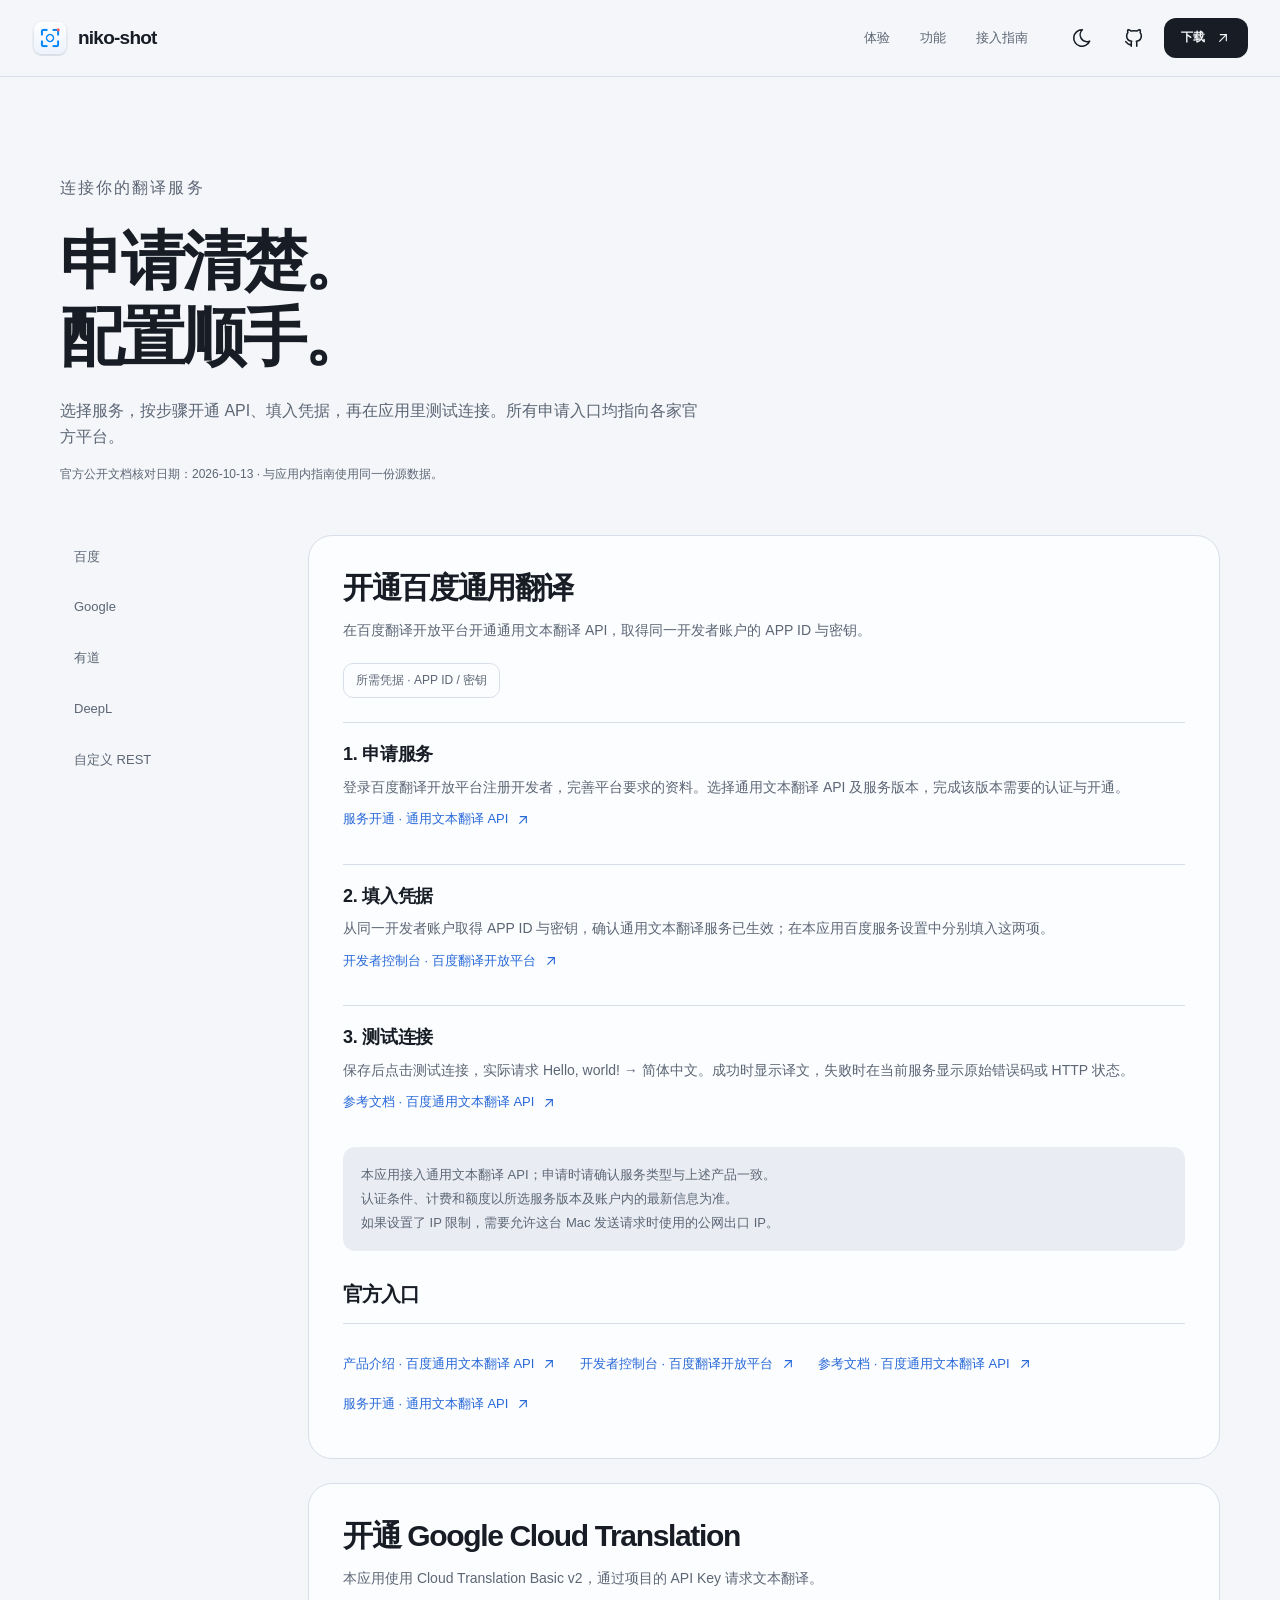
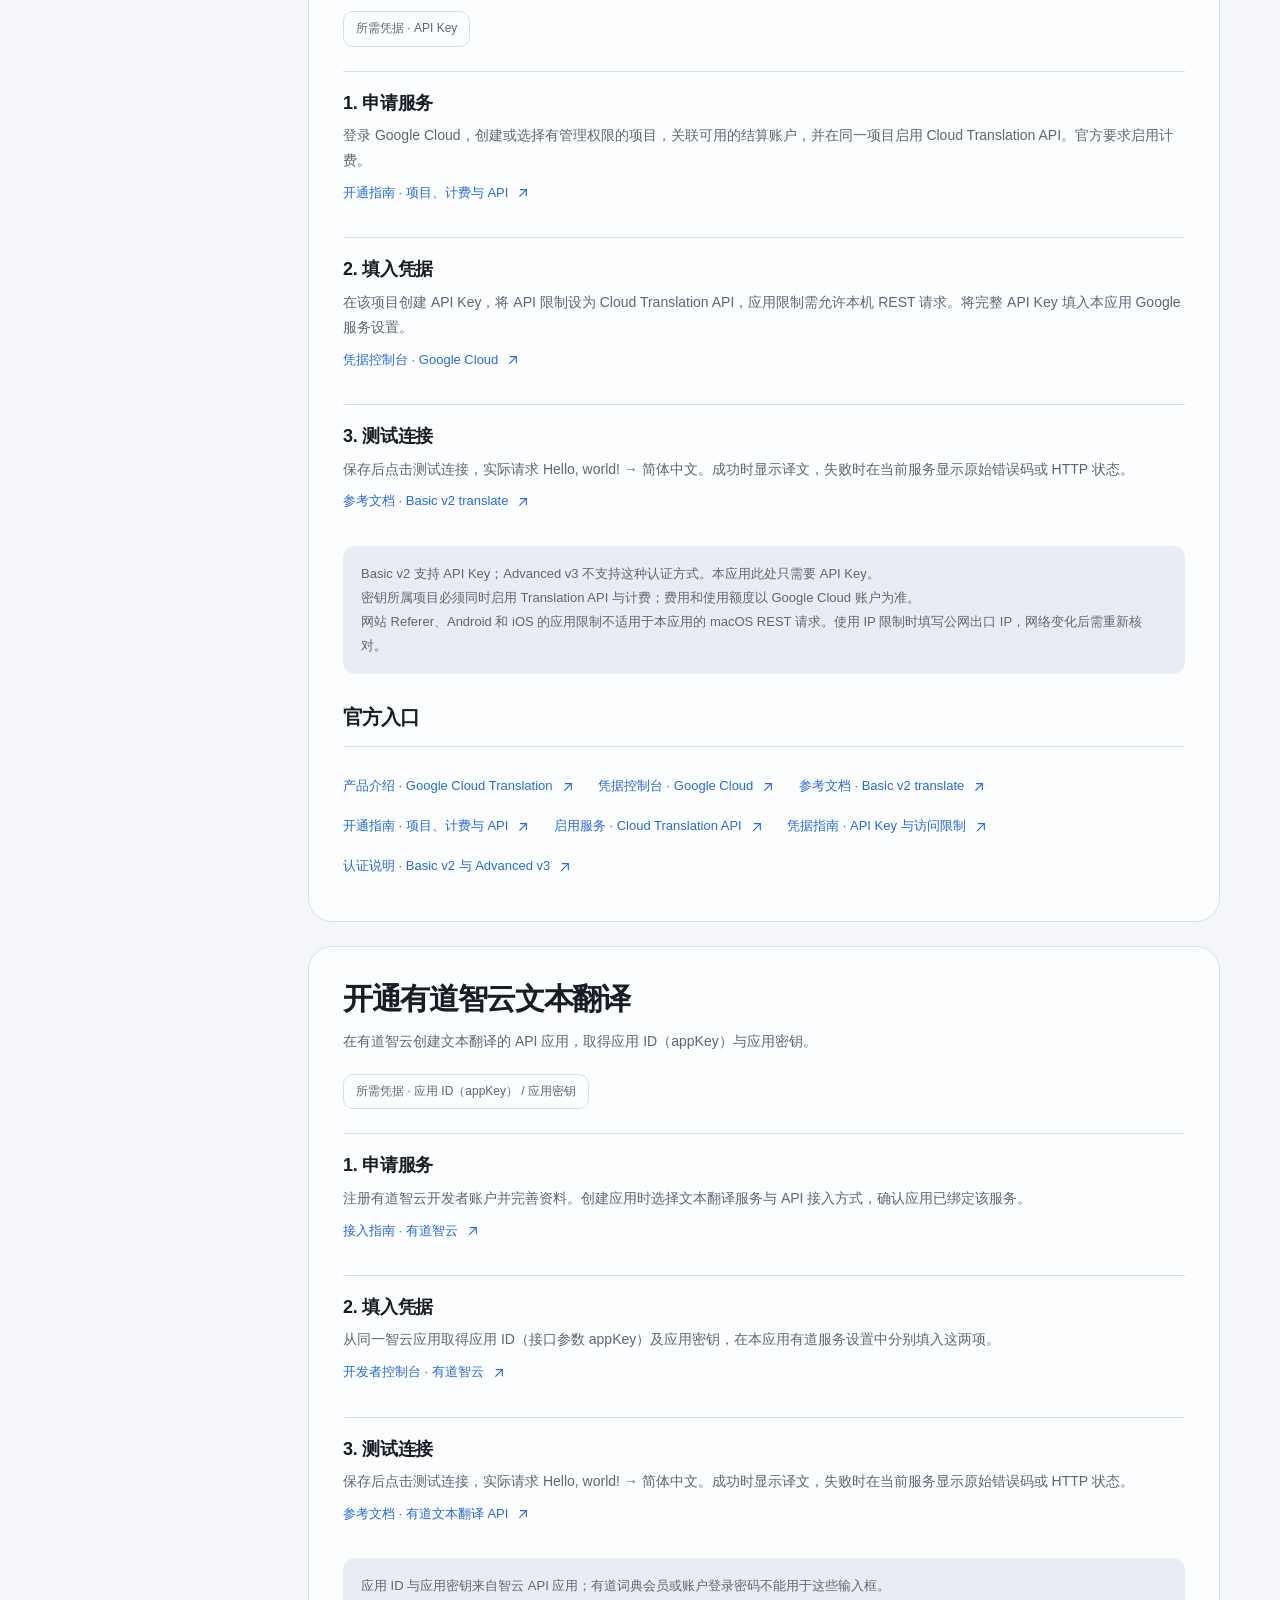
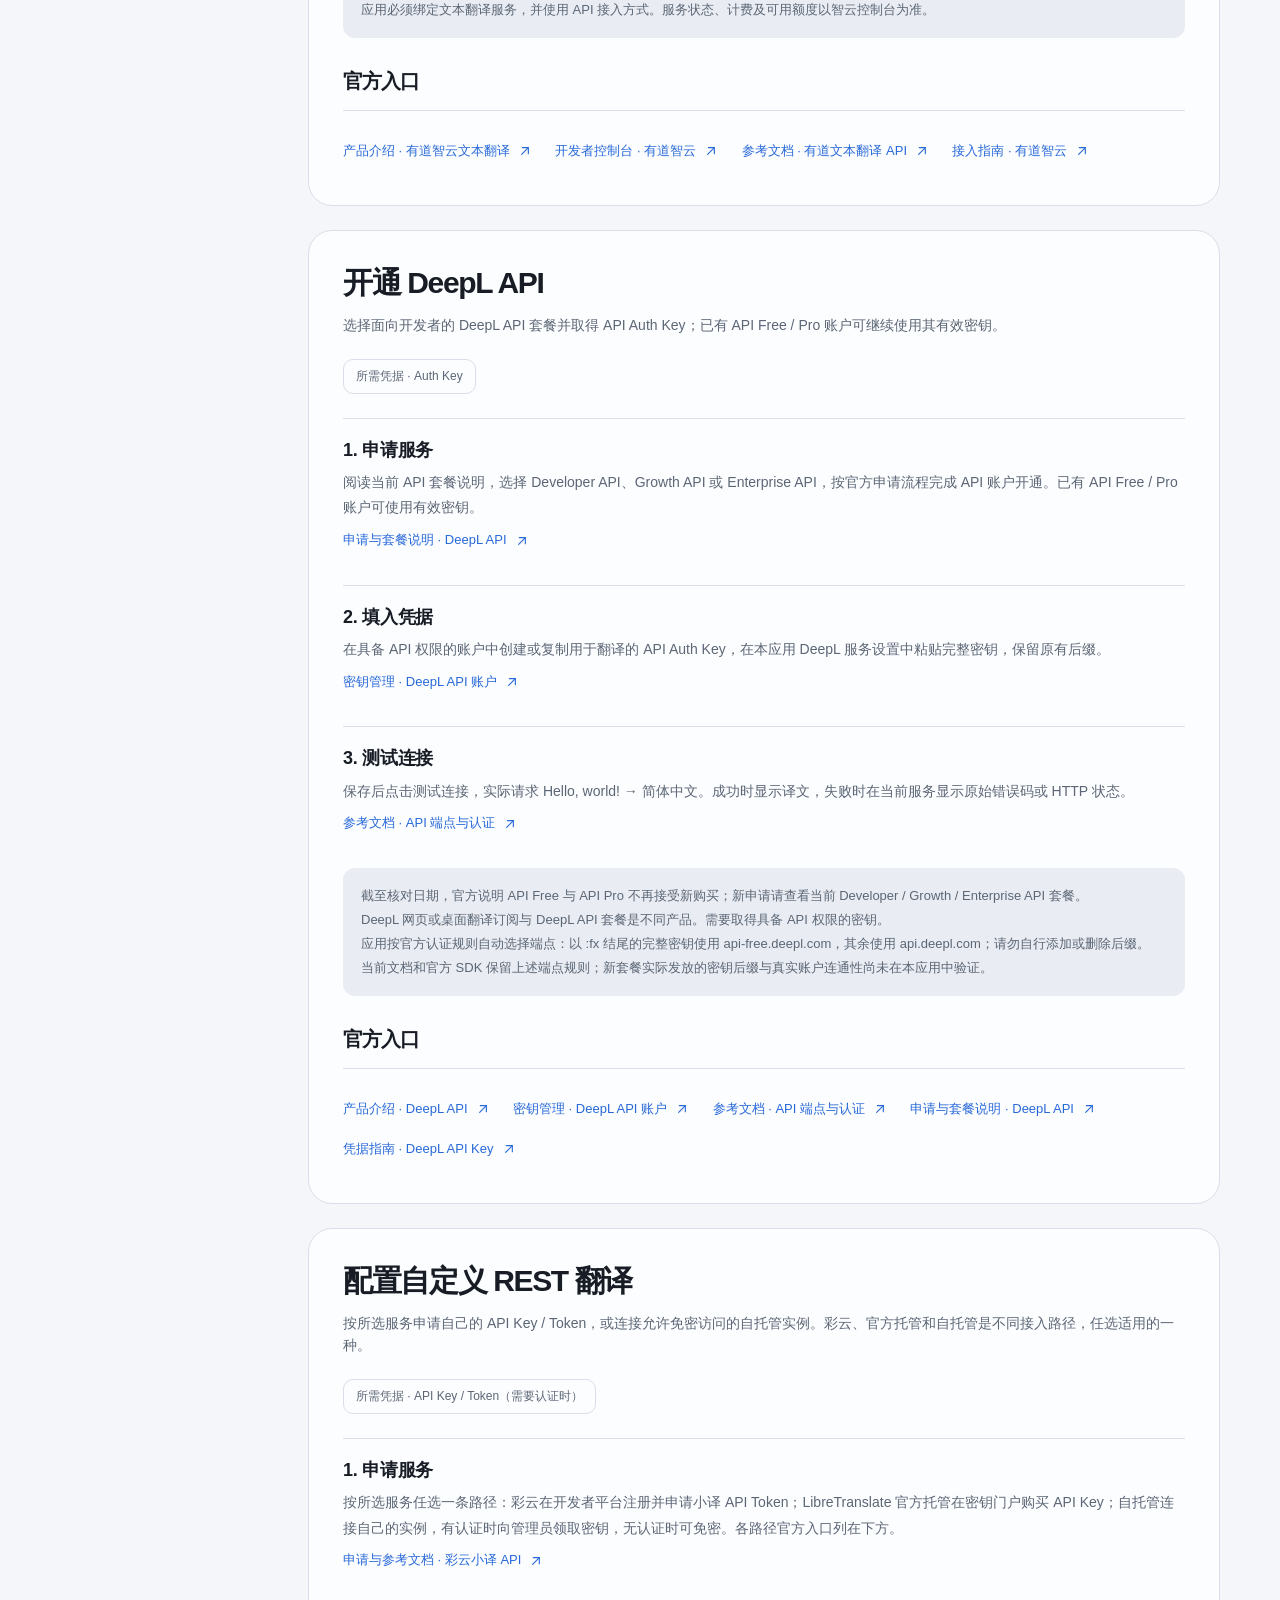
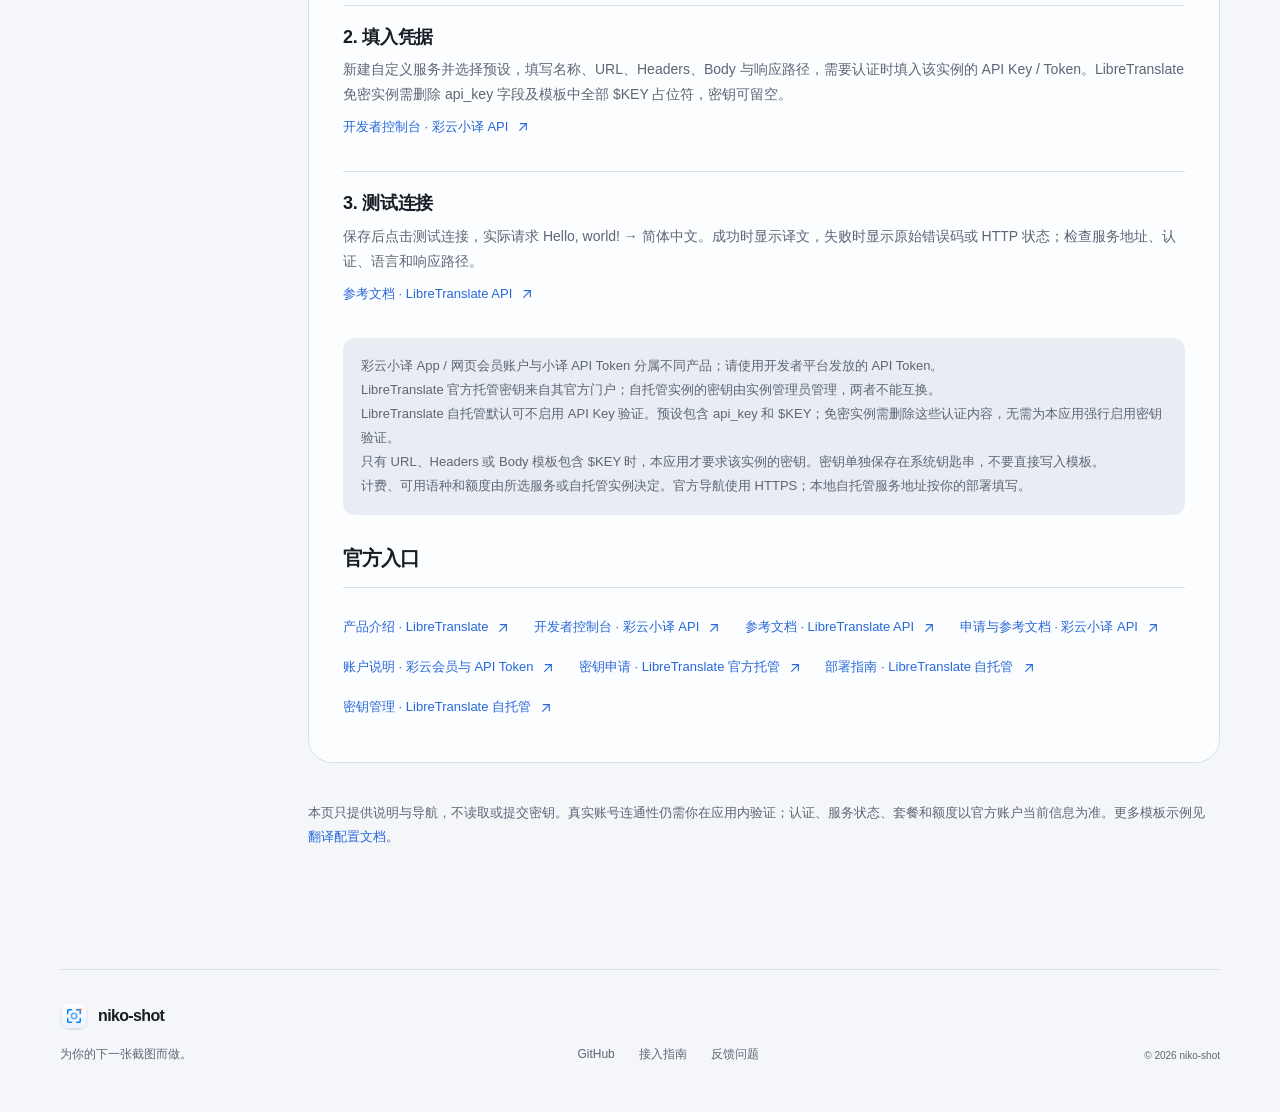
==== website/guide.html @ d5afc19e "feat(web): add polished product site and source-backed setup guides Add adaptive Apple-inspired layo" ====
<!doctype html>
<!-- Generated from ProviderSetupGuide.swift. Run the committed generator after changing official guides. -->
<html lang="zh-CN">
<head>
  <meta charset="utf-8"><meta name="viewport" content="width=device-width, initial-scale=1"><meta name="color-scheme" content="light dark">
  <title>翻译接入指南 | niko-shot</title>
  <meta name="description" content="百度、Google Cloud、有道、DeepL、彩云与 LibreTranslate 的官方申请入口、凭据类型和配置步骤。与 niko-shot 应用内指南同步。">
  <link rel="canonical" href="https://baogutang.github.io/niko-shot/guide.html">
  <link rel="icon" type="image/png" href="assets/app-icon.png"><link rel="stylesheet" href="styles.css"><script src="site.js" defer></script>
</head>
<body>
  <a class="skip-link" href="#main">跳到主要内容</a>
  <header class="site-header"><nav class="nav-shell" aria-label="主导航">
    <a class="wordmark" href="./" aria-label="niko-shot 首页"><img src="assets/app-icon.png" width="36" height="36" alt=""><span>niko-shot</span></a>
    <div class="nav-links"><a href="./#experience">体验</a><a href="./#workflow">功能</a><a href="guide.html" aria-current="page">接入指南</a></div>
    <div class="nav-actions"><button class="icon-button theme-toggle" aria-label="切换明暗外观" title="切换明暗外观"><svg aria-hidden="true"><use href="assets/icons.svg#sun"></use></svg></button><a class="icon-button github-link" href="https://github.com/baogutang/niko-shot" aria-label="查看 GitHub 仓库"><svg aria-hidden="true"><use href="assets/icons.svg#brand-github"></use></svg></a><a class="button nav-download" href="./#download">下载 <svg aria-hidden="true"><use href="assets/icons.svg#arrow-up-right"></use></svg></a></div>
  </nav></header>
  <main id="main" class="shell">
    <div class="guide-hero"><p class="eyebrow">连接你的翻译服务</p><h1>申请清楚。<br>配置顺手。</h1><p>选择服务，按步骤开通 API、填入凭据，再在应用里测试连接。所有申请入口均指向各家官方平台。</p><p class="verified-date">官方公开文档核对日期：2026-10-13 · 与应用内指南使用同一份源数据。</p></div>
    <div class="guide-layout"><nav class="guide-nav" aria-label="翻译服务目录"><a href="#baidu">百度</a><a href="#google">Google</a><a href="#youdao">有道</a><a href="#deepl">DeepL</a><a href="#custom">自定义 REST</a></nav><div>
      <section class="guide-card" id="baidu" aria-labelledby="title-baidu">
  <h2 id="title-baidu">开通百度通用翻译</h2>
  <p class="guide-summary">在百度翻译开放平台开通通用文本翻译 API，取得同一开发者账户的 APP ID 与密钥。</p>
  <p class="credential-kind">所需凭据 · APP ID / 密钥</p>
  <div class="guide-steps"><div class="guide-step"><h3>1. 申请服务</h3><p>登录百度翻译开放平台注册开发者，完善平台要求的资料。选择通用文本翻译 API 及服务版本，完成该版本需要的认证与开通。</p><a href="https://fanyi-api.baidu.com/access/0/1">服务开通 · 通用文本翻译 API <svg aria-hidden="true"><use href="assets/icons.svg#arrow-up-right"></use></svg></a></div>
<div class="guide-step"><h3>2. 填入凭据</h3><p>从同一开发者账户取得 APP ID 与密钥，确认通用文本翻译服务已生效；在本应用百度服务设置中分别填入这两项。</p><a href="https://fanyi-api.baidu.com/manage/developer">开发者控制台 · 百度翻译开放平台 <svg aria-hidden="true"><use href="assets/icons.svg#arrow-up-right"></use></svg></a></div>
<div class="guide-step"><h3>3. 测试连接</h3><p>保存后点击测试连接，实际请求 Hello, world! → 简体中文。成功时显示译文，失败时在当前服务显示原始错误码或 HTTP 状态。</p><a href="https://fanyi-api.baidu.com/doc/21">参考文档 · 百度通用文本翻译 API <svg aria-hidden="true"><use href="assets/icons.svg#arrow-up-right"></use></svg></a></div></div>
  <div class="guide-note" aria-label="接入注意事项"><p>本应用接入通用文本翻译 API；申请时请确认服务类型与上述产品一致。</p>
<p>认证条件、计费和额度以所选服务版本及账户内的最新信息为准。</p>
<p>如果设置了 IP 限制，需要允许这台 Mac 发送请求时使用的公网出口 IP。</p></div>
  <h3 class="guide-subheading">官方入口</h3><div class="guide-step official-links"><a href="https://fanyi-api.baidu.com/product/11">产品介绍 · 百度通用文本翻译 API <svg aria-hidden="true"><use href="assets/icons.svg#arrow-up-right"></use></svg></a>
<a href="https://fanyi-api.baidu.com/manage/developer">开发者控制台 · 百度翻译开放平台 <svg aria-hidden="true"><use href="assets/icons.svg#arrow-up-right"></use></svg></a>
<a href="https://fanyi-api.baidu.com/doc/21">参考文档 · 百度通用文本翻译 API <svg aria-hidden="true"><use href="assets/icons.svg#arrow-up-right"></use></svg></a>
<a href="https://fanyi-api.baidu.com/access/0/1">服务开通 · 通用文本翻译 API <svg aria-hidden="true"><use href="assets/icons.svg#arrow-up-right"></use></svg></a></div>
</section>
<section class="guide-card" id="google" aria-labelledby="title-google">
  <h2 id="title-google">开通 Google Cloud Translation</h2>
  <p class="guide-summary">本应用使用 Cloud Translation Basic v2，通过项目的 API Key 请求文本翻译。</p>
  <p class="credential-kind">所需凭据 · API Key</p>
  <div class="guide-steps"><div class="guide-step"><h3>1. 申请服务</h3><p>登录 Google Cloud，创建或选择有管理权限的项目，关联可用的结算账户，并在同一项目启用 Cloud Translation API。官方要求启用计费。</p><a href="https://docs.cloud.google.com/translate/docs/setup">开通指南 · 项目、计费与 API <svg aria-hidden="true"><use href="assets/icons.svg#arrow-up-right"></use></svg></a></div>
<div class="guide-step"><h3>2. 填入凭据</h3><p>在该项目创建 API Key，将 API 限制设为 Cloud Translation API，应用限制需允许本机 REST 请求。将完整 API Key 填入本应用 Google 服务设置。</p><a href="https://console.cloud.google.com/apis/credentials">凭据控制台 · Google Cloud <svg aria-hidden="true"><use href="assets/icons.svg#arrow-up-right"></use></svg></a></div>
<div class="guide-step"><h3>3. 测试连接</h3><p>保存后点击测试连接，实际请求 Hello, world! → 简体中文。成功时显示译文，失败时在当前服务显示原始错误码或 HTTP 状态。</p><a href="https://docs.cloud.google.com/translate/docs/reference/rest/v2/translate">参考文档 · Basic v2 translate <svg aria-hidden="true"><use href="assets/icons.svg#arrow-up-right"></use></svg></a></div></div>
  <div class="guide-note" aria-label="接入注意事项"><p>Basic v2 支持 API Key；Advanced v3 不支持这种认证方式。本应用此处只需要 API Key。</p>
<p>密钥所属项目必须同时启用 Translation API 与计费；费用和使用额度以 Google Cloud 账户为准。</p>
<p>网站 Referer、Android 和 iOS 的应用限制不适用于本应用的 macOS REST 请求。使用 IP 限制时填写公网出口 IP，网络变化后需重新核对。</p></div>
  <h3 class="guide-subheading">官方入口</h3><div class="guide-step official-links"><a href="https://cloud.google.com/translate">产品介绍 · Google Cloud Translation <svg aria-hidden="true"><use href="assets/icons.svg#arrow-up-right"></use></svg></a>
<a href="https://console.cloud.google.com/apis/credentials">凭据控制台 · Google Cloud <svg aria-hidden="true"><use href="assets/icons.svg#arrow-up-right"></use></svg></a>
<a href="https://docs.cloud.google.com/translate/docs/reference/rest/v2/translate">参考文档 · Basic v2 translate <svg aria-hidden="true"><use href="assets/icons.svg#arrow-up-right"></use></svg></a>
<a href="https://docs.cloud.google.com/translate/docs/setup">开通指南 · 项目、计费与 API <svg aria-hidden="true"><use href="assets/icons.svg#arrow-up-right"></use></svg></a>
<a href="https://console.cloud.google.com/apis/enableflow?apiid=translate.googleapis.com">启用服务 · Cloud Translation API <svg aria-hidden="true"><use href="assets/icons.svg#arrow-up-right"></use></svg></a>
<a href="https://docs.cloud.google.com/docs/authentication/api-keys">凭据指南 · API Key 与访问限制 <svg aria-hidden="true"><use href="assets/icons.svg#arrow-up-right"></use></svg></a>
<a href="https://docs.cloud.google.com/translate/docs/authentication">认证说明 · Basic v2 与 Advanced v3 <svg aria-hidden="true"><use href="assets/icons.svg#arrow-up-right"></use></svg></a></div>
</section>
<section class="guide-card" id="youdao" aria-labelledby="title-youdao">
  <h2 id="title-youdao">开通有道智云文本翻译</h2>
  <p class="guide-summary">在有道智云创建文本翻译的 API 应用，取得应用 ID（appKey）与应用密钥。</p>
  <p class="credential-kind">所需凭据 · 应用 ID（appKey） / 应用密钥</p>
  <div class="guide-steps"><div class="guide-step"><h3>1. 申请服务</h3><p>注册有道智云开发者账户并完善资料。创建应用时选择文本翻译服务与 API 接入方式，确认应用已绑定该服务。</p><a href="https://ai.youdao.com/doc.s">接入指南 · 有道智云 <svg aria-hidden="true"><use href="assets/icons.svg#arrow-up-right"></use></svg></a></div>
<div class="guide-step"><h3>2. 填入凭据</h3><p>从同一智云应用取得应用 ID（接口参数 appKey）及应用密钥，在本应用有道服务设置中分别填入这两项。</p><a href="https://ai.youdao.com/console/">开发者控制台 · 有道智云 <svg aria-hidden="true"><use href="assets/icons.svg#arrow-up-right"></use></svg></a></div>
<div class="guide-step"><h3>3. 测试连接</h3><p>保存后点击测试连接，实际请求 Hello, world! → 简体中文。成功时显示译文，失败时在当前服务显示原始错误码或 HTTP 状态。</p><a href="https://ai.youdao.com/DOCSIRMA/html/trans/api/wbfy/index.html">参考文档 · 有道文本翻译 API <svg aria-hidden="true"><use href="assets/icons.svg#arrow-up-right"></use></svg></a></div></div>
  <div class="guide-note" aria-label="接入注意事项"><p>应用 ID 与应用密钥来自智云 API 应用；有道词典会员或账户登录密码不能用于这些输入框。</p>
<p>应用必须绑定文本翻译服务，并使用 API 接入方式。服务状态、计费及可用额度以智云控制台为准。</p></div>
  <h3 class="guide-subheading">官方入口</h3><div class="guide-step official-links"><a href="https://ai.youdao.com/new/product-fanyi-text.s">产品介绍 · 有道智云文本翻译 <svg aria-hidden="true"><use href="assets/icons.svg#arrow-up-right"></use></svg></a>
<a href="https://ai.youdao.com/console/">开发者控制台 · 有道智云 <svg aria-hidden="true"><use href="assets/icons.svg#arrow-up-right"></use></svg></a>
<a href="https://ai.youdao.com/DOCSIRMA/html/trans/api/wbfy/index.html">参考文档 · 有道文本翻译 API <svg aria-hidden="true"><use href="assets/icons.svg#arrow-up-right"></use></svg></a>
<a href="https://ai.youdao.com/doc.s">接入指南 · 有道智云 <svg aria-hidden="true"><use href="assets/icons.svg#arrow-up-right"></use></svg></a></div>
</section>
<section class="guide-card" id="deepl" aria-labelledby="title-deepl">
  <h2 id="title-deepl">开通 DeepL API</h2>
  <p class="guide-summary">选择面向开发者的 DeepL API 套餐并取得 API Auth Key；已有 API Free / Pro 账户可继续使用其有效密钥。</p>
  <p class="credential-kind">所需凭据 · Auth Key</p>
  <div class="guide-steps"><div class="guide-step"><h3>1. 申请服务</h3><p>阅读当前 API 套餐说明，选择 Developer API、Growth API 或 Enterprise API，按官方申请流程完成 API 账户开通。已有 API Free / Pro 账户可使用有效密钥。</p><a href="https://support.deepl.com/hc/en-us/articles/360021200939-DeepL-API-plans">申请与套餐说明 · DeepL API <svg aria-hidden="true"><use href="assets/icons.svg#arrow-up-right"></use></svg></a></div>
<div class="guide-step"><h3>2. 填入凭据</h3><p>在具备 API 权限的账户中创建或复制用于翻译的 API Auth Key，在本应用 DeepL 服务设置中粘贴完整密钥，保留原有后缀。</p><a href="https://www.deepl.com/en/your-account/keys">密钥管理 · DeepL API 账户 <svg aria-hidden="true"><use href="assets/icons.svg#arrow-up-right"></use></svg></a></div>
<div class="guide-step"><h3>3. 测试连接</h3><p>保存后点击测试连接，实际请求 Hello, world! → 简体中文。成功时显示译文，失败时在当前服务显示原始错误码或 HTTP 状态。</p><a href="https://developers.deepl.com/docs/getting-started/auth">参考文档 · API 端点与认证 <svg aria-hidden="true"><use href="assets/icons.svg#arrow-up-right"></use></svg></a></div></div>
  <div class="guide-note" aria-label="接入注意事项"><p>截至核对日期，官方说明 API Free 与 API Pro 不再接受新购买；新申请请查看当前 Developer / Growth / Enterprise API 套餐。</p>
<p>DeepL 网页或桌面翻译订阅与 DeepL API 套餐是不同产品。需要取得具备 API 权限的密钥。</p>
<p>应用按官方认证规则自动选择端点：以 :fx 结尾的完整密钥使用 api-free.deepl.com，其余使用 api.deepl.com；请勿自行添加或删除后缀。</p>
<p>当前文档和官方 SDK 保留上述端点规则；新套餐实际发放的密钥后缀与真实账户连通性尚未在本应用中验证。</p></div>
  <h3 class="guide-subheading">官方入口</h3><div class="guide-step official-links"><a href="https://www.deepl.com/en/developers">产品介绍 · DeepL API <svg aria-hidden="true"><use href="assets/icons.svg#arrow-up-right"></use></svg></a>
<a href="https://www.deepl.com/en/your-account/keys">密钥管理 · DeepL API 账户 <svg aria-hidden="true"><use href="assets/icons.svg#arrow-up-right"></use></svg></a>
<a href="https://developers.deepl.com/docs/getting-started/auth">参考文档 · API 端点与认证 <svg aria-hidden="true"><use href="assets/icons.svg#arrow-up-right"></use></svg></a>
<a href="https://support.deepl.com/hc/en-us/articles/360021200939-DeepL-API-plans">申请与套餐说明 · DeepL API <svg aria-hidden="true"><use href="assets/icons.svg#arrow-up-right"></use></svg></a>
<a href="https://support.deepl.com/hc/en-us/articles/360020695820-API-key-for-DeepL-API">凭据指南 · DeepL API Key <svg aria-hidden="true"><use href="assets/icons.svg#arrow-up-right"></use></svg></a></div>
</section>
<section class="guide-card" id="custom" aria-labelledby="title-custom">
  <h2 id="title-custom">配置自定义 REST 翻译</h2>
  <p class="guide-summary">按所选服务申请自己的 API Key / Token，或连接允许免密访问的自托管实例。彩云、官方托管和自托管是不同接入路径，任选适用的一种。</p>
  <p class="credential-kind">所需凭据 · API Key / Token（需要认证时）</p>
  <div class="guide-steps"><div class="guide-step"><h3>1. 申请服务</h3><p>按所选服务任选一条路径：彩云在开发者平台注册并申请小译 API Token；LibreTranslate 官方托管在密钥门户购买 API Key；自托管连接自己的实例，有认证时向管理员领取密钥，无认证时可免密。各路径官方入口列在下方。</p><a href="https://docs.caiyunapp.com/lingocloud-api/index.html">申请与参考文档 · 彩云小译 API <svg aria-hidden="true"><use href="assets/icons.svg#arrow-up-right"></use></svg></a></div>
<div class="guide-step"><h3>2. 填入凭据</h3><p>新建自定义服务并选择预设，填写名称、URL、Headers、Body 与响应路径，需要认证时填入该实例的 API Key / Token。LibreTranslate 免密实例需删除 api_key 字段及模板中全部 $KEY 占位符，密钥可留空。</p><a href="https://platform.caiyunapp.com/">开发者控制台 · 彩云小译 API <svg aria-hidden="true"><use href="assets/icons.svg#arrow-up-right"></use></svg></a></div>
<div class="guide-step"><h3>3. 测试连接</h3><p>保存后点击测试连接，实际请求 Hello, world! → 简体中文。成功时显示译文，失败时显示原始错误码或 HTTP 状态；检查服务地址、认证、语言和响应路径。</p><a href="https://docs.libretranslate.com/guides/api_usage/">参考文档 · LibreTranslate API <svg aria-hidden="true"><use href="assets/icons.svg#arrow-up-right"></use></svg></a></div></div>
  <div class="guide-note" aria-label="接入注意事项"><p>彩云小译 App / 网页会员账户与小译 API Token 分属不同产品；请使用开发者平台发放的 API Token。</p>
<p>LibreTranslate 官方托管密钥来自其官方门户；自托管实例的密钥由实例管理员管理，两者不能互换。</p>
<p>LibreTranslate 自托管默认可不启用 API Key 验证。预设包含 api_key 和 $KEY；免密实例需删除这些认证内容，无需为本应用强行启用密钥验证。</p>
<p>只有 URL、Headers 或 Body 模板包含 $KEY 时，本应用才要求该实例的密钥。密钥单独保存在系统钥匙串，不要直接写入模板。</p>
<p>计费、可用语种和额度由所选服务或自托管实例决定。官方导航使用 HTTPS；本地自托管服务地址按你的部署填写。</p></div>
  <h3 class="guide-subheading">官方入口</h3><div class="guide-step official-links"><a href="https://libretranslate.com/">产品介绍 · LibreTranslate <svg aria-hidden="true"><use href="assets/icons.svg#arrow-up-right"></use></svg></a>
<a href="https://platform.caiyunapp.com/">开发者控制台 · 彩云小译 API <svg aria-hidden="true"><use href="assets/icons.svg#arrow-up-right"></use></svg></a>
<a href="https://docs.libretranslate.com/guides/api_usage/">参考文档 · LibreTranslate API <svg aria-hidden="true"><use href="assets/icons.svg#arrow-up-right"></use></svg></a>
<a href="https://docs.caiyunapp.com/lingocloud-api/index.html">申请与参考文档 · 彩云小译 API <svg aria-hidden="true"><use href="assets/icons.svg#arrow-up-right"></use></svg></a>
<a href="https://docs.caiyunapp.com/lingocloud-app/lingocloud-web/trans-api.html">账户说明 · 彩云会员与 API Token <svg aria-hidden="true"><use href="assets/icons.svg#arrow-up-right"></use></svg></a>
<a href="https://portal.libretranslate.com/">密钥申请 · LibreTranslate 官方托管 <svg aria-hidden="true"><use href="assets/icons.svg#arrow-up-right"></use></svg></a>
<a href="https://docs.libretranslate.com/guides/installation/">部署指南 · LibreTranslate 自托管 <svg aria-hidden="true"><use href="assets/icons.svg#arrow-up-right"></use></svg></a>
<a href="https://docs.libretranslate.com/guides/manage_api_keys/">密钥管理 · LibreTranslate 自托管 <svg aria-hidden="true"><use href="assets/icons.svg#arrow-up-right"></use></svg></a></div>
</section>
      <p class="guide-footer-note">本页只提供说明与导航，不读取或提交密钥。真实账号连通性仍需你在应用内验证；认证、服务状态、套餐和额度以官方账户当前信息为准。更多模板示例见 <a href="https://github.com/baogutang/niko-shot/blob/main/docs/TRANSLATION.md">翻译配置文档</a>。</p>
    </div></div>
  </main>
  <footer class="site-footer shell"><div><a class="wordmark" href="./"><img src="assets/app-icon.png" width="28" height="28" alt=""><span>niko-shot</span></a><p>为你的下一张截图而做。</p></div><div class="footer-links"><a href="https://github.com/baogutang/niko-shot">GitHub</a><a href="guide.html">接入指南</a><a href="https://github.com/baogutang/niko-shot/issues">反馈问题</a></div><small>© 2026 niko-shot</small></footer>
</body></html>
---- website/styles.css ----
/* Product-site tokens, composition and accessible motion. Layers: header 10, skip link 20. */
:root{color-scheme:light dark;--canvas:#f4f6f9;--surface:#e9edf3;--elevated:#fcfdff;--text:#171c25;--muted:#5c6675;--line:#d8dfe9;--accent:#2869d8;--on-accent:#f9fbff;--tint:#e1eafa;--header:rgba(244,246,249,.88);--shadow:rgba(20,39,67,.11);--radius:24px;--ease:cubic-bezier(.16,1,.3,1)}
@media(prefers-color-scheme:dark){:root:not([data-theme="light"]){color-scheme:dark;--canvas:#0d1015;--surface:#151a22;--elevated:#1a202a;--text:#edf1f7;--muted:#a5aebd;--line:#2b3340;--accent:#92b8fa;--on-accent:#101b2f;--tint:#1b2b44;--header:rgba(13,16,21,.87);--shadow:rgba(5,9,16,.45)}}
:root[data-theme="dark"]{color-scheme:dark;--canvas:#0d1015;--surface:#151a22;--elevated:#1a202a;--text:#edf1f7;--muted:#a5aebd;--line:#2b3340;--accent:#92b8fa;--on-accent:#101b2f;--tint:#1b2b44;--header:rgba(13,16,21,.87);--shadow:rgba(5,9,16,.45)}
*,*::before,*::after{box-sizing:border-box}html{scroll-behavior:smooth;scroll-padding-top:94px}body{margin:0;background:var(--canvas);color:var(--text);font-family:-apple-system,BlinkMacSystemFont,"Segoe UI","PingFang SC","Hiragino Sans GB",sans-serif;-webkit-font-smoothing:antialiased;line-height:1.6}button,a,input{font:inherit}button{cursor:pointer}a{color:inherit;text-decoration:none}button{color:inherit}img{display:block;max-width:100%;height:auto}svg{width:22px;height:22px;display:inline-block;flex-shrink:0}button svg,a svg{pointer-events:none}::selection{background:var(--tint);color:var(--text)}:focus-visible{outline:3px solid var(--accent);outline-offset:5px}button:disabled{opacity:.38;cursor:not-allowed}p,h1,h2,h3{margin:0}h1,h2,h3{font-weight:650;letter-spacing:-.045em}h2{font-size:clamp(34px,4.4vw,58px);line-height:1.2}h3{font-size:28px;line-height:1.3}p{color:var(--muted)}.shell{width:min(1160px,calc(100% - 96px));margin-inline:auto}.section{padding-block:94px}.section-heading{max-width:720px;margin-bottom:38px}.section-heading>p{margin-top:18px;max-width:520px;font-size:17px;line-height:1.8}.eyebrow{font-size:13px;letter-spacing:.13em;color:var(--muted);margin-bottom:22px}.button,.text-link,.icon-button,.quiet-button,.tool-button{display:inline-flex;align-items:center;justify-content:center;gap:10px;white-space:nowrap;transition:transform .18s var(--ease),background .18s,color .18s;border:0}.button{min-height:48px;padding:12px 22px;border-radius:14px;font-size:14px;font-weight:600;background:var(--text);color:var(--canvas)}.button:hover{transform:translateY(-2px)}.button:active,.tool-button:active,.icon-button:active{transform:scale(.97)}.button.primary{background:var(--accent);color:var(--on-accent)}.button.secondary{background:var(--surface);color:var(--text);box-shadow:inset 0 0 0 1px var(--line)}.button.compact{min-height:44px;padding:10px 14px;font-size:13px}.text-link{color:var(--accent);font-size:14px;font-weight:550;min-height:44px;justify-content:flex-start}.text-link:hover svg{transform:translateX(3px)}.text-link svg{transition:transform .18s}.text-link.small{font-size:13px}.icon-button{width:44px;height:44px;background:none;border-radius:12px}.icon-button:hover,.quiet-button:hover{background:var(--surface)}.skip-link{position:fixed;top:12px;left:16px;transform:translateY(-160%);z-index:20;padding:12px;background:var(--accent);color:var(--on-accent);border-radius:10px}.skip-link:focus{transform:none}.site-header{position:sticky;top:0;z-index:10;background:var(--header);backdrop-filter:blur(18px);-webkit-backdrop-filter:blur(18px);border-bottom:1px solid var(--line)}.nav-shell{height:76px;width:min(1240px,calc(100% - 64px));margin:auto;display:flex;align-items:center;gap:32px}.wordmark{display:inline-flex;align-items:center;gap:10px;font-size:19px;font-weight:650;letter-spacing:-.04em;white-space:nowrap}.wordmark img{border-radius:9px}.nav-links{display:flex;gap:30px;margin-left:auto;font-size:13px;color:var(--muted);align-items:center}.nav-links a{display:flex;align-items:center;min-height:44px}.nav-links a:hover{color:var(--text)}.nav-actions{display:flex;gap:8px;align-items:center}.nav-download{min-height:40px;padding:9px 17px;font-size:12px;border-radius:12px}.nav-download svg{width:16px;height:16px}.hero{position:relative;isolation:isolate;min-height:560px;display:flex;align-items:center;padding-block:64px;overflow:clip}.hero-copy{position:relative;max-width:510px;padding-block:18px}.hero h1{font-size:clamp(50px,5.6vw,76px);line-height:1.19;font-weight:600;letter-spacing:-.075em}.hero h1 span{color:var(--accent)}.hero-description{font-size:17px;margin-top:24px;line-height:1.85}.hero-actions{display:flex;align-items:center;gap:26px;margin-top:34px}.hero-art{position:absolute;z-index:-1;right:-5%;top:22px;width:72%;height:calc(100% - 44px);overflow:hidden;border-radius:36px;mask-image:linear-gradient(90deg,transparent,#000 31%);-webkit-mask-image:linear-gradient(90deg,transparent,#000 31%)}.hero-art img{width:100%;height:100%;object-fit:cover;object-position:70% center}.hero-art::after{content:"";position:absolute;inset:0;border-radius:inherit;box-shadow:inset 0 0 72px 22px var(--canvas)}.facts{display:grid;grid-template-columns:repeat(4,1fr);border-block:1px solid var(--line);gap:28px;padding-block:25px;color:var(--muted);font-size:13px}.facts>div{display:flex;align-items:center;justify-content:center;gap:10px}.facts svg{width:19px;height:19px}.capture-lab{border:1px solid var(--line);border-radius:var(--radius);overflow:hidden;background:var(--surface);box-shadow:0 24px 60px -32px var(--shadow)}.lab-bar{height:62px;padding-inline:24px;display:flex;align-items:center;justify-content:space-between;background:var(--elevated);border-bottom:1px solid var(--line);font-size:13px}.lab-title{display:flex;align-items:center;gap:10px;font-weight:550}.lab-title svg{color:var(--accent);width:19px;height:19px}.quiet-button{min-height:42px;font-size:12px;background:none;border-radius:10px;padding:8px 12px}.quiet-button svg{width:17px;height:17px}.canvas-stage{position:relative;aspect-ratio:1.6;overflow:hidden;background:#13171d}.canvas-stage canvas{display:block;width:100%;height:100%;touch-action:none;cursor:crosshair}.canvas-stage canvas:focus-visible{outline-offset:-5px}.selection-size{position:absolute;bottom:20px;right:20px;color:#e6eefc;background:rgba(16,24,37,.9);border:1px solid #5b708e;padding:5px 12px;border-radius:8px;pointer-events:none;font-family:ui-monospace,SFMono-Regular,monospace;font-size:12px;font-variant-numeric:tabular-nums}.scan-line{position:absolute;inset:0;pointer-events:none;opacity:0;background:linear-gradient(transparent 45%,rgba(112,168,255,.18) 49%,rgba(167,206,255,.8) 50%,transparent 51%);transform:translateY(-100%)}.capture-lab.is-playing .scan-line{animation:scan 1.3s var(--ease)}.lab-toolbar{display:flex;justify-content:space-between;align-items:center;padding:12px 16px;gap:12px;background:var(--elevated);border-top:1px solid var(--line)}.tool-group{display:flex;gap:4px;align-items:center}.tool-button{min-width:44px;min-height:44px;padding:10px 12px;background:transparent;border-radius:12px;font-size:12px}.tool-button[aria-pressed="true"]{background:var(--tint);color:var(--accent)}.tool-button:hover:not(:disabled){background:var(--surface)}.tool-button svg{width:19px;height:19px}.lab-caption{display:flex;justify-content:space-between;gap:24px;padding:18px 2px;font-size:12px}.lab-caption p:first-child{color:var(--text)}.feature-composition{display:grid;grid-template-columns:1.3fr 1fr;grid-template-rows:auto auto;gap:22px}.feature{position:relative;border-radius:var(--radius);background:var(--surface);border:1px solid var(--line);overflow:hidden}.feature-copy{padding:30px 32px}.feature-icon{color:var(--accent);width:26px;height:26px;margin-bottom:24px}.feature-copy p{font-size:14px;line-height:1.8;margin-top:14px;max-width:360px}.annotation-feature{grid-row:span 2;background:var(--elevated)}.annotation-visual{position:relative;margin:0 20px 24px;border-radius:18px;overflow:hidden;min-height:360px;background:#171c25}.annotation-visual>img{width:100%;height:370px;object-fit:cover;object-position:65% center}.annotation-frame{position:absolute;inset:54px 48px 90px;border:1.5px solid #88b8ff;border-radius:2px;box-shadow:0 0 0 80px rgba(8,13,20,.18)}.annotation-toolbar{position:absolute;bottom:22px;left:5%;width:90%;padding:0;filter:drop-shadow(0 10px 24px rgba(3,8,14,.4))}.annotation-toolbar img{width:100%;height:auto}.recording-visual{height:134px;position:relative;display:flex;align-items:center;justify-content:center;gap:24px;margin:0 32px 24px;border-top:1px solid var(--line)}.waveform{position:absolute;inset:26px 0;opacity:.28;mask-image:linear-gradient(90deg,transparent,#000 20%,#000 80%,transparent);background:repeating-linear-gradient(90deg,var(--accent) 0 2px,transparent 2px 9px);clip-path:polygon(0 40%,8% 30%,16% 47%,25% 18%,33% 38%,42% 0,50% 24%,58% 45%,67% 8%,75% 42%,84% 24%,92% 36%,100% 40%,100% 60%,92% 64%,84% 76%,75% 58%,67% 92%,58% 55%,50% 76%,42% 100%,33% 62%,25% 82%,16% 53%,8% 70%,0 60%)}.recording-symbol{width:66px;height:66px;display:grid;place-items:center;border-radius:50%;color:var(--accent);background:var(--elevated);border:1px solid var(--line);position:relative}.recording-symbol svg{width:24px;height:24px}.recording-visual>span{position:relative;font-family:ui-monospace,SFMono-Regular,monospace;font-size:18px;display:flex;align-items:center;gap:14px}.recording-visual>span svg{width:18px;height:18px;color:var(--muted)}.scrolling-feature{display:grid;grid-template-columns:1.4fr .7fr;min-height:240px}.scrolling-feature .feature-copy{padding-right:0}.scrolling-feature .feature-copy h3{font-size:24px}.scrolling-visual{position:relative;overflow:hidden;max-height:290px;padding:32px 20px 0;margin-top:22px}.paper-strip{height:380px;background:var(--elevated);border:1px solid var(--line);border-radius:9px;padding:17px 12px;transform:rotate(7deg);box-shadow:0 10px 24px var(--shadow)}.paper-line{height:4px;border-radius:4px;background:var(--line);margin:8px 0}.paper-line.short{width:65%}.paper-image{height:65px;border-radius:4px;background:url(assets/capture-sculpture.png) 60% center/cover;margin:15px 0}.paper-image.second{background-position:center bottom}.paper-aperture{position:absolute;top:50%;left:8px;right:9px;height:74px;border:1px solid var(--accent);border-radius:8px;background:color-mix(in srgb,var(--accent) 6%,transparent)}.native-section .section-heading{max-width:700px}.preview-tabs{display:flex;gap:6px;background:var(--surface);padding:6px;border:1px solid var(--line);border-radius:16px;width:max-content;margin-bottom:24px;max-width:100%;overflow-x:auto}.preview-tabs button{border:0;background:none;color:var(--muted);border-radius:11px;font-size:13px;min-height:44px;padding:10px 19px;white-space:nowrap}.preview-tabs button[aria-selected="true"]{background:var(--elevated);color:var(--text);box-shadow:0 2px 9px var(--shadow)}.native-preview{margin:0}.native-image-wrap{background:var(--surface);border:1px solid var(--line);border-radius:var(--radius);overflow:hidden;display:flex;justify-content:center;align-items:center;height:clamp(360px,51vw,620px);padding:28px}.native-image-wrap img{max-height:100%;max-width:100%;width:auto;height:auto;border-radius:12px;box-shadow:0 22px 52px -28px var(--shadow)}.native-preview figcaption{font-size:12px;color:var(--muted);text-align:center;margin-top:18px}.translation-section{display:grid;grid-template-columns:1fr 1fr;gap:86px;align-items:center}.translation-heading h2{margin-bottom:20px}.translation-heading>p:not(.eyebrow){font-size:16px;max-width:390px;line-height:1.8}.translation-heading>.text-link{margin-top:20px}.provider-links{display:grid;gap:10px}.provider-links>a{padding:18px 22px;min-height:84px;border:1px solid var(--line);background:var(--surface);border-radius:16px;display:grid;grid-template-columns:1fr 24px;gap:1px 20px;transition:transform .22s var(--ease),background .22s}.provider-links>a:hover{transform:translateX(5px);background:var(--elevated)}.provider-links span{font-size:19px;letter-spacing:-.025em;font-weight:550}.provider-links small{font-size:12px;color:var(--muted)}.provider-links svg{grid-column:2;grid-row:1/span 2;align-self:center;width:20px;height:20px;color:var(--accent)}.privacy-section{text-align:center;border-block:1px solid var(--line)}.privacy-section .section-heading{margin:0 auto 38px;max-width:680px}.privacy-section .section-heading>p{margin-inline:auto;max-width:520px;font-size:15px}.privacy-icon{width:38px;height:38px;color:var(--accent);margin-bottom:24px}.keyboard-flow{display:flex;justify-content:center;align-items:center;gap:32px;margin-bottom:26px}.keyboard-flow>div{display:grid;gap:12px;text-align:center}.keyboard-flow kbd{font-family:inherit;letter-spacing:.03em;font-size:22px;background:var(--elevated);border:1px solid var(--line);border-bottom:3px solid var(--line);border-radius:14px;min-width:120px;padding:16px 22px;box-shadow:0 5px 15px -10px var(--shadow)}.keyboard-flow span{font-size:12px;color:var(--muted)}.keyboard-flow>svg{margin-bottom:28px;color:var(--muted);width:20px;height:20px}.download-section{display:grid;grid-template-columns:1.05fr 1fr;gap:60px;align-items:center}.download-identity img{margin-bottom:28px;border-radius:22px}.download-identity h2{font-size:clamp(34px,3.8vw,49px)}.download-identity p{font-size:14px;margin-top:20px;max-width:380px}.download-panel{padding:30px;background:var(--surface);border:1px solid var(--line);border-radius:var(--radius)}.release-status{font-size:13px;color:var(--text);min-height:44px;line-height:1.7;overflow-wrap:anywhere}.download-actions{display:flex;gap:12px;flex-wrap:wrap;margin:16px 0}.release-links{display:flex;flex-wrap:wrap;gap:6px 22px;font-size:12px;color:var(--muted);margin-bottom:22px}.release-links>a{display:inline-flex;align-items:center;gap:4px;min-height:32px}.release-links>a:hover{color:var(--accent)}.release-links svg{width:14px;height:14px}.candidate-note{font-size:12px;line-height:1.85;border-top:1px solid var(--line);padding-top:22px;margin-top:4px}.download-panel>.text-link{margin-top:8px}.faq-section{padding-top:16px}.faq-section h2{font-size:32px;margin-bottom:28px}.faq-list{border-top:1px solid var(--line)}.faq-list details{border-bottom:1px solid var(--line);padding-block:4px}.faq-list summary{position:relative;cursor:pointer;list-style:none;padding:23px 42px 23px 0;font-size:16px;font-weight:550;line-height:1.7}.faq-list summary::-webkit-details-marker{display:none}.faq-list summary::after{content:"+";position:absolute;right:4px;top:20px;font-size:23px;font-weight:350;color:var(--muted)}.faq-list details[open] summary::after{content:"−"}.faq-list details p{max-width:800px;padding-bottom:24px;font-size:14px;line-height:1.85}.faq-list details a{color:var(--accent);text-decoration:underline;text-underline-offset:3px}.site-footer{display:flex;justify-content:space-between;align-items:flex-end;gap:28px;border-top:1px solid var(--line);padding-block:32px 48px;font-size:12px}.site-footer .wordmark{font-size:16px}.site-footer p{margin-top:9px;font-size:12px}.footer-links{display:flex;gap:24px;color:var(--muted)}.site-footer small{color:var(--muted);white-space:nowrap}
/* Guides share the site shell and tokens, keeping credential acquisition explicit. */
.guide-hero{padding:76px 0 50px;max-width:820px}.guide-hero h1{font-size:clamp(38px,5vw,64px);line-height:1.2}.guide-hero>p{margin-top:22px;max-width:650px;font-size:16px}.guide-hero .verified-date{font-size:12px;margin-top:16px}.guide-layout{display:grid;grid-template-columns:200px 1fr;gap:48px;padding-bottom:88px;align-items:start}.guide-nav{position:sticky;top:106px;display:grid;gap:6px;font-size:13px;color:var(--muted)}.guide-nav a{padding:12px 14px;min-height:44px;border-radius:10px}.guide-nav a:hover{background:var(--surface);color:var(--text)}.guide-card{padding:34px;background:var(--elevated);border:1px solid var(--line);border-radius:var(--radius);margin-bottom:24px;scroll-margin-top:100px}.guide-card h2{font-size:30px}.guide-card>.guide-summary{margin:13px 0 22px;font-size:14px}.credential-kind{display:inline-flex;border:1px solid var(--line);padding:7px 12px;border-radius:10px;font-size:12px;color:var(--muted);margin-bottom:24px}.guide-steps{display:grid;gap:24px}.guide-step{border-top:1px solid var(--line);padding-top:20px}.guide-step h3{font-size:18px;letter-spacing:-.015em}.guide-step p{font-size:14px;margin-top:8px;line-height:1.8}.guide-step a{display:inline-flex;color:var(--accent);gap:7px;align-items:center;min-height:40px;font-size:13px;margin-right:18px}.guide-step a svg{width:16px;height:16px}.guide-note{padding:16px 18px;margin-top:24px;background:var(--surface);border-radius:12px;font-size:13px;line-height:1.85;color:var(--muted)}.guide-note a{color:var(--accent);text-decoration:underline;text-underline-offset:3px}.guide-card code{font:12px ui-monospace,SFMono-Regular,monospace;background:var(--surface);padding:2px 5px;border-radius:5px;overflow-wrap:anywhere}.guide-subheading{font-size:20px;margin-top:30px;margin-bottom:16px}.guide-footer-note{font-size:13px;line-height:1.85;padding:14px 0 32px}.guide-footer-note a{color:var(--accent)}
@keyframes scan{0%{opacity:0;transform:translateY(-70%)}20%{opacity:1}100%{opacity:0;transform:translateY(75%)}}
@keyframes intro{from{opacity:0;transform:translateY(24px)}to{opacity:1;transform:none}}
@media(prefers-reduced-motion:no-preference){.hero-copy{animation:intro .9s var(--ease) both}.hero-art img{animation:intro 1.3s var(--ease) .08s both}.js-ready .reveal{opacity:0;transform:translateY(24px);transition:opacity .7s var(--ease),transform .7s var(--ease)}.js-ready .reveal.is-visible{opacity:1;transform:none}.annotation-feature:hover .annotation-frame{transform:scale(1.035);transition:transform .5s var(--ease)}.recording-feature:hover .recording-symbol{transform:scale(1.08);transition:transform .4s var(--ease)}.scrolling-feature:hover .paper-strip{transform:translateY(-32px) rotate(7deg);transition:transform 1s var(--ease)}}
@media(prefers-reduced-motion:reduce){html{scroll-behavior:auto}*,*::before,*::after{animation:none!important;transition:none!important}.js-ready .reveal{opacity:1;transform:none}.scan-line{display:none}}
@media(prefers-reduced-transparency:reduce){.site-header{backdrop-filter:none;-webkit-backdrop-filter:none;background:var(--canvas)}}
@media(max-width:1024px){.shell{width:calc(100% - 64px)}.nav-shell{width:calc(100% - 48px);gap:22px}.nav-links{gap:20px}.hero{min-height:530px}.hero-copy{max-width:440px}.hero h1{font-size:60px}.hero-art{right:-12%;width:78%;opacity:.9}.hero-art::after{box-shadow:inset 0 0 82px 28px var(--canvas)}.feature-copy{padding:26px}.translation-section{gap:40px}.download-section{gap:36px}.native-image-wrap{padding:20px}.guide-layout{grid-template-columns:160px 1fr;gap:30px}}
@media(max-width:767px){html{scroll-padding-top:84px}.shell{width:calc(100% - 40px)}.section{padding-block:60px}.nav-shell{height:66px;width:calc(100% - 32px);gap:10px}.wordmark{font-size:17px;gap:8px}.wordmark img{width:30px;height:30px}.nav-links{display:none}.nav-actions{margin-left:auto;gap:2px}.github-link{display:none}.nav-download{margin-left:6px;padding:8px 12px}.icon-button{width:42px;height:42px}.hero{min-height:650px;align-items:flex-start;padding-block:44px;overflow:hidden}.hero-copy{padding:0;max-width:100%}.hero h1{font-size:clamp(44px,10.8vw,62px);line-height:1.18}.hero .eyebrow{margin-bottom:18px;font-size:12px}.hero-description{font-size:15px;line-height:1.85;margin-top:20px}.hero-actions{margin-top:26px;gap:20px;flex-wrap:wrap}.hero-art{top:auto;bottom:-25px;right:-9%;width:110%;height:330px;opacity:1;border-radius:24px;mask-image:linear-gradient(transparent,#000 25%);-webkit-mask-image:linear-gradient(transparent,#000 25%)}.hero-art img{object-position:68% 62%}.hero-art::after{box-shadow:inset 0 0 50px 12px var(--canvas)}.facts{grid-template-columns:1fr 1fr;gap:18px 10px;font-size:11px;padding-block:24px}.facts>div{justify-content:flex-start}.facts svg{width:17px;height:17px}.section-heading{margin-bottom:28px}.section-heading>p{font-size:15px;margin-top:16px;line-height:1.8}h2{font-size:37px}.lab-bar{height:54px;padding-inline:16px}.quiet-button{padding:8px 9px;font-size:11px}.lab-toolbar{flex-wrap:wrap;justify-content:center;padding:9px 8px;gap:7px}.tool-group{gap:3px;flex-wrap:wrap}.tool-button{min-width:44px;padding:10px;font-size:11px;gap:5px}.tool-button svg{width:17px;height:17px}.output-tools{width:100%;justify-content:flex-end;border-top:1px solid var(--line);padding-top:7px}.lab-caption{flex-direction:column;gap:8px;font-size:11px;padding-block:14px}.selection-size{bottom:12px;right:12px;font-size:10px;padding:4px 8px}.feature-composition{grid-template-columns:1fr;grid-template-rows:auto;gap:16px}.annotation-feature{grid-row:auto}.feature-copy{padding:26px}.feature-copy h3{font-size:25px}.feature-copy p{font-size:13px}.feature-icon{width:24px;height:24px;margin-bottom:19px}.annotation-visual{min-height:260px;margin:0 14px 16px}.annotation-visual>img{height:275px}.annotation-frame{inset:35px 28px 76px}.recording-visual{height:114px;margin-inline:26px}.scrolling-feature{grid-template-columns:1.25fr .7fr}.scrolling-feature .feature-copy h3{font-size:22px}.scrolling-visual{padding:26px 15px 0;margin-top:16px}.preview-tabs{width:100%;gap:2px;padding:4px;margin-bottom:16px}.preview-tabs button{font-size:11px;flex:1;padding:10px 9px}.native-image-wrap{height:300px;padding:10px;border-radius:16px}.native-preview figcaption{font-size:11px;text-align:left;margin-top:14px}.translation-section{grid-template-columns:1fr;gap:28px}.translation-heading>p:not(.eyebrow){font-size:15px}.translation-heading .eyebrow{font-size:12px;margin-bottom:18px}.provider-links>a{min-height:76px;padding:15px 18px}.provider-links span{font-size:18px}.keyboard-flow{gap:12px;margin-top:30px}.keyboard-flow kbd{font-size:16px;min-width:80px;padding:14px 13px;border-radius:11px}.keyboard-flow span{font-size:11px}.keyboard-flow>svg{width:14px;height:14px}.privacy-section .section-heading>p{font-size:14px}.download-section{grid-template-columns:1fr;gap:30px}.download-identity img{width:78px;height:78px;margin-bottom:22px}.download-identity h2{font-size:36px}.download-identity p{font-size:13px}.download-panel{padding:24px}.faq-section{padding-top:10px}.faq-section h2{font-size:26px}.faq-list summary{font-size:14px;padding-block:21px}.faq-list details p{font-size:13px}.site-footer{flex-wrap:wrap;align-items:flex-start;gap:25px;padding-bottom:34px}.footer-links{font-size:12px;gap:19px}.site-footer small{width:100%;font-size:11px}.guide-hero{padding:48px 0 30px}.guide-hero h1{font-size:40px}.guide-hero>p{font-size:14px}.guide-layout{grid-template-columns:1fr;gap:20px}.guide-nav{position:static;grid-template-columns:repeat(3,1fr);gap:4px;border:1px solid var(--line);border-radius:14px;padding:5px}.guide-nav a{text-align:center;padding:11px 6px;font-size:12px}.guide-card{padding:24px;border-radius:18px}.guide-card h2{font-size:26px}.guide-card>.guide-summary{font-size:13px}.guide-step p{font-size:13px}.guide-note{font-size:12px}.guide-step a{font-size:12px}.guide-footer-note{font-size:12px}}
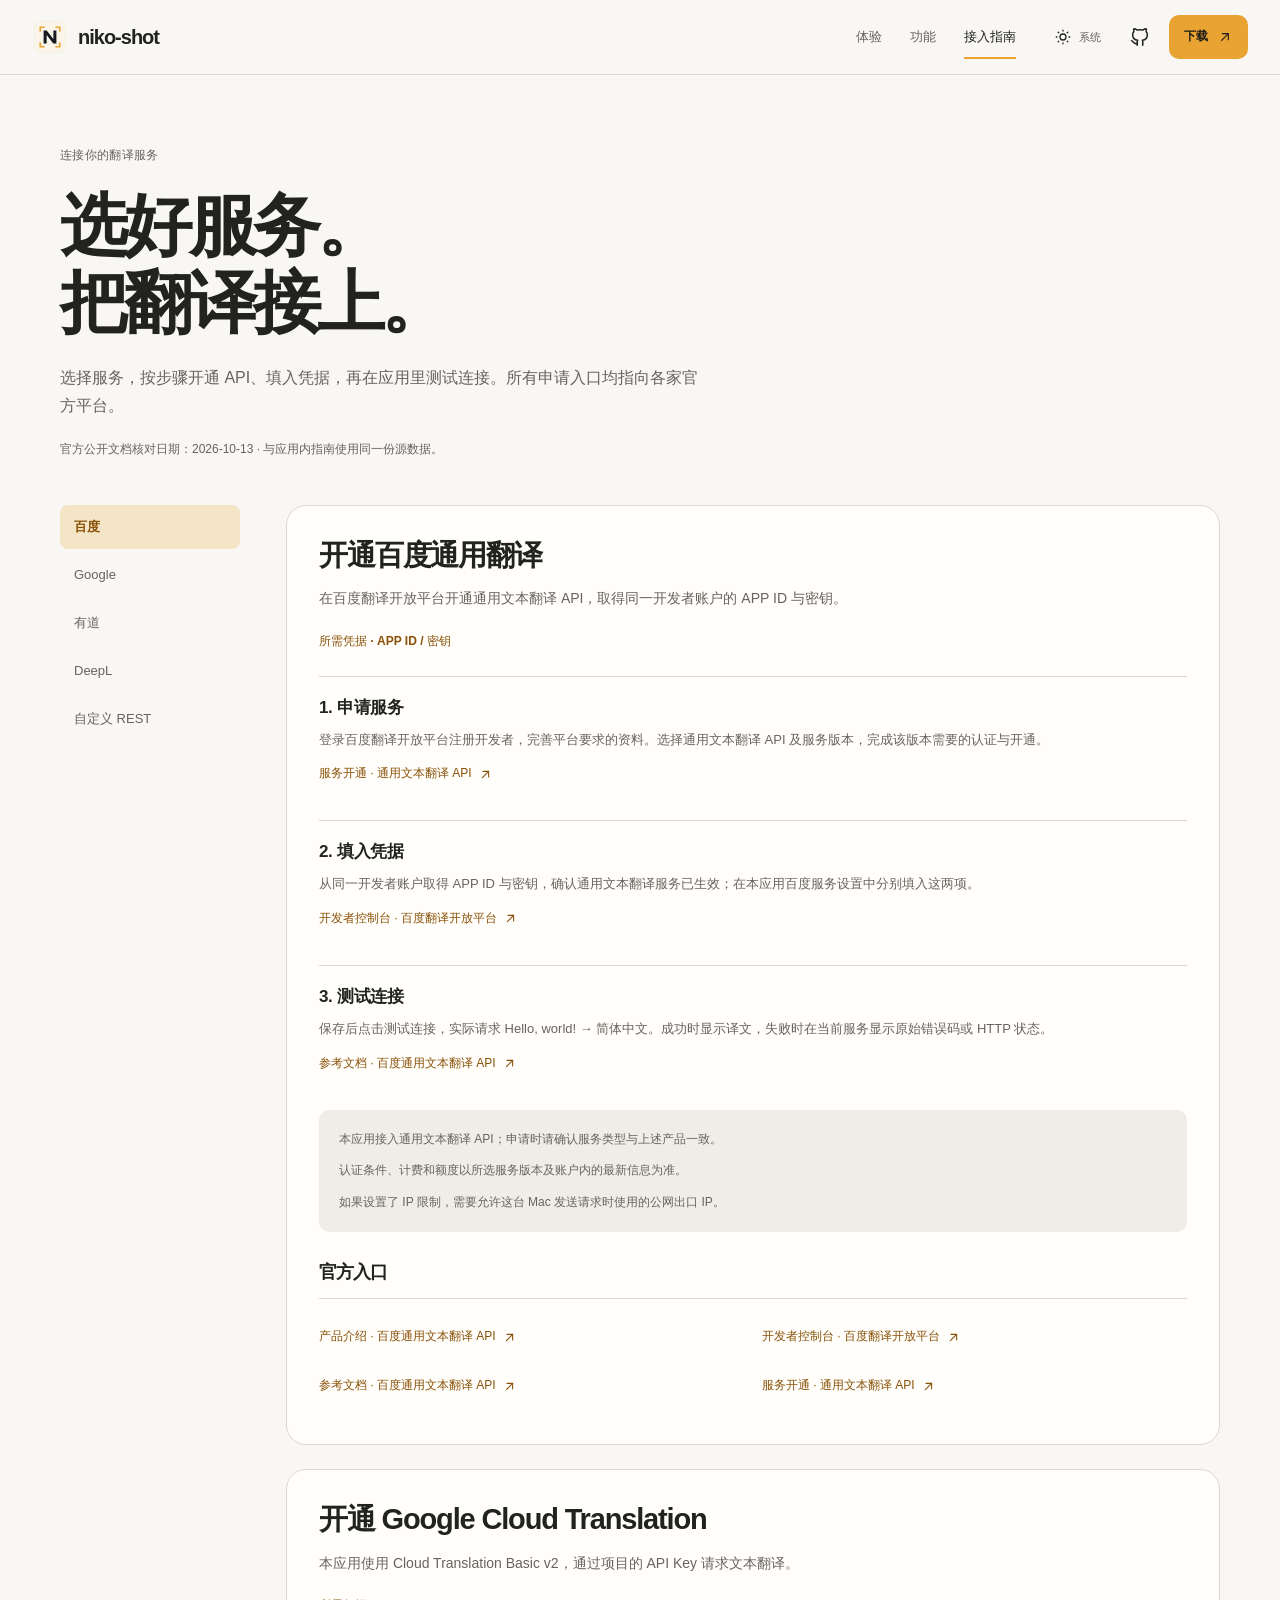
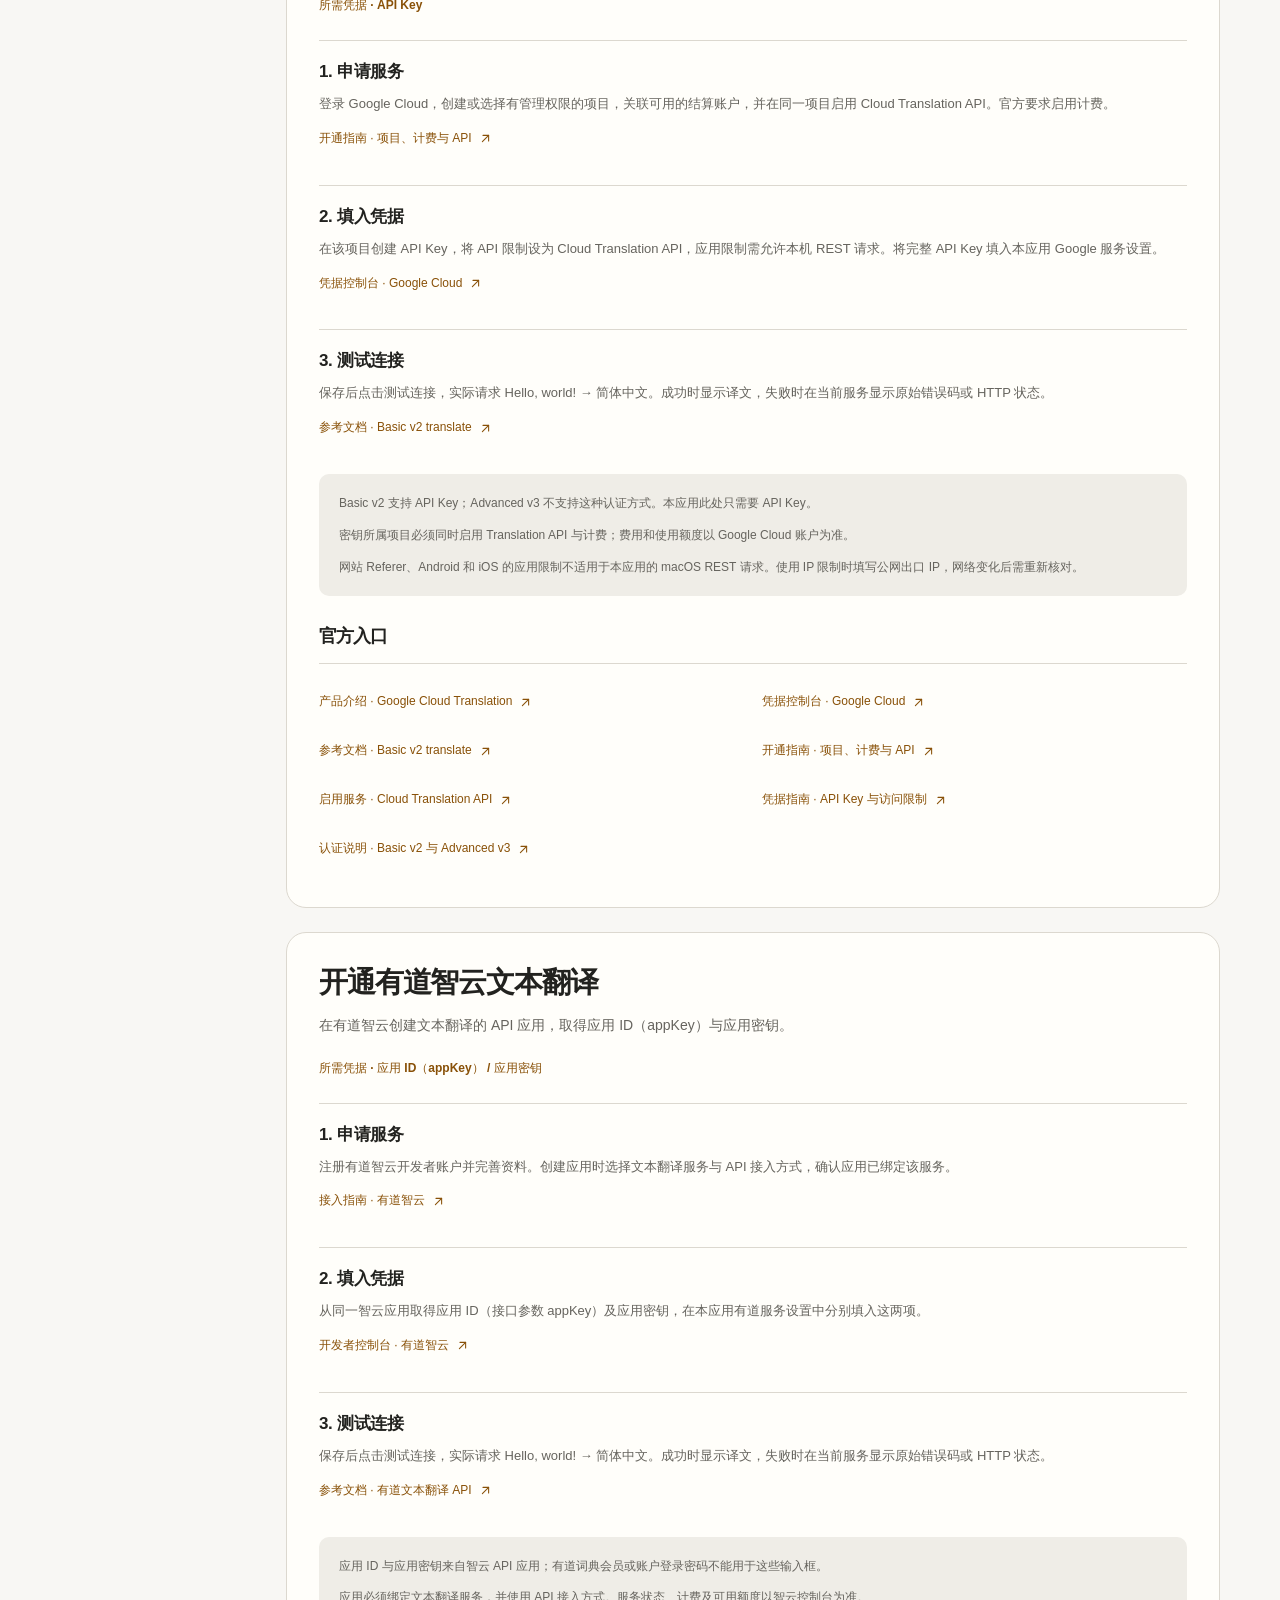
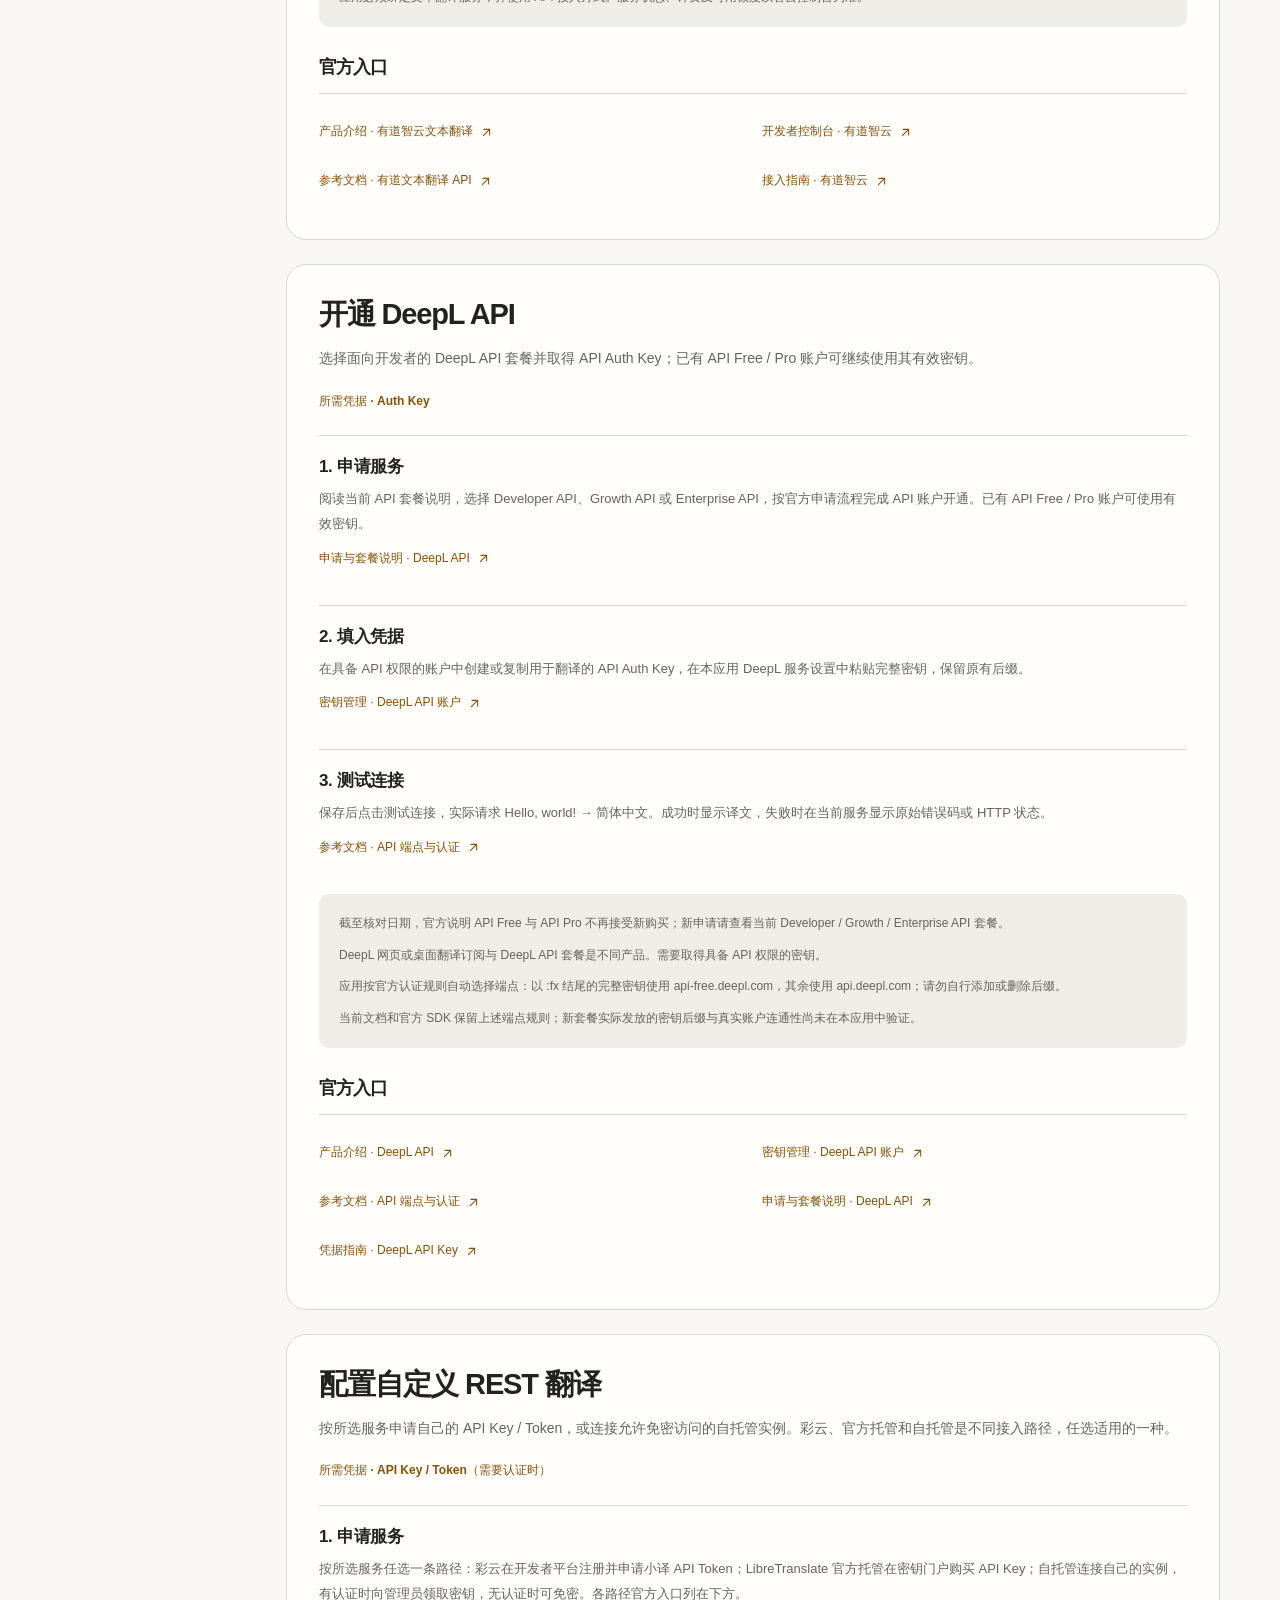
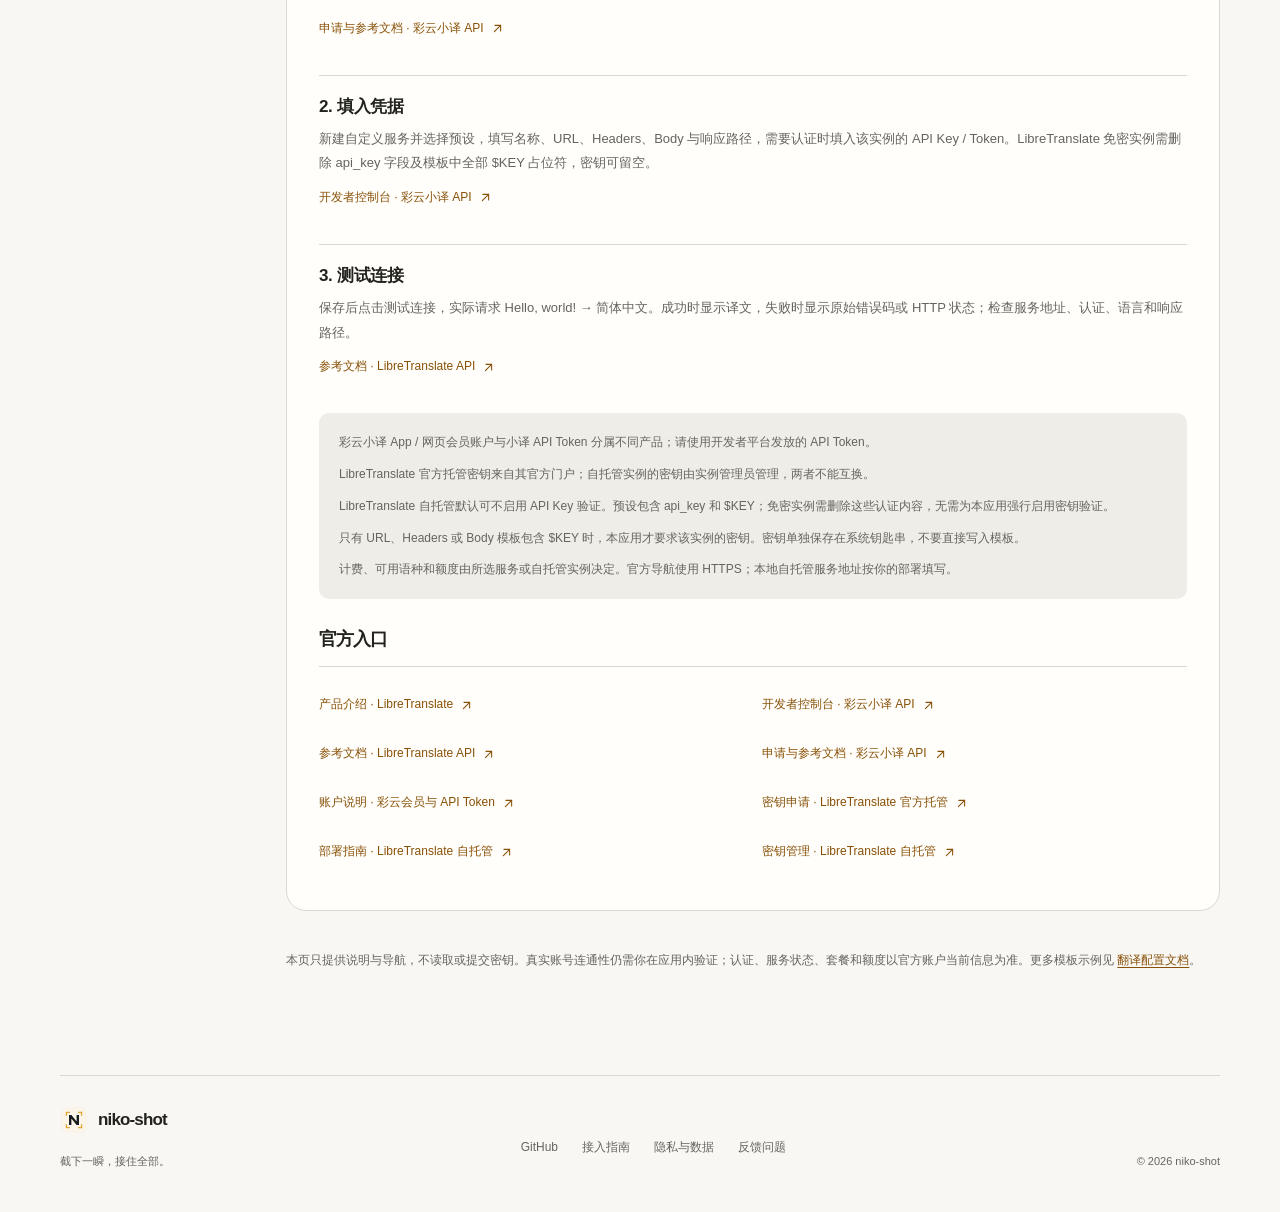
==== commit 80f1e2df: "feat: refresh NIKO design and continue scrolling from screenshots" ====
--- a/website/guide.html
+++ b/website/guide.html
@@ -1,22 +1,23 @@
 <!doctype html>
-<!-- Generated from ProviderSetupGuide.swift. Run the committed generator after changing official guides. -->
+<!-- Provider steps, notes and official links are generated from ProviderSetupGuide.swift; the site shell shares NIKO branding. -->
 <html lang="zh-CN">
 <head>
   <meta charset="utf-8"><meta name="viewport" content="width=device-width, initial-scale=1"><meta name="color-scheme" content="light dark">
   <title>翻译接入指南 | niko-shot</title>
   <meta name="description" content="百度、Google Cloud、有道、DeepL、彩云与 LibreTranslate 的官方申请入口、凭据类型和配置步骤。与 niko-shot 应用内指南同步。">
+  <meta property="og:title" content="官方翻译接入指南 | niko-shot"><meta property="og:description" content="五类翻译服务，申请、凭据与测试分步说明。官方资料核对日期 2026-10-13。"><meta property="og:type" content="website"><meta property="og:url" content="https://baogutang.github.io/niko-shot/guide.html"><meta property="og:image" content="https://baogutang.github.io/niko-shot/assets/app-settings.png">
   <link rel="canonical" href="https://baogutang.github.io/niko-shot/guide.html">
   <link rel="icon" type="image/png" href="assets/app-icon.png"><link rel="stylesheet" href="styles.css"><script src="site.js" defer></script>
 </head>
 <body>
   <a class="skip-link" href="#main">跳到主要内容</a>
   <header class="site-header"><nav class="nav-shell" aria-label="主导航">
-    <a class="wordmark" href="./" aria-label="niko-shot 首页"><img src="assets/app-icon.png" width="36" height="36" alt=""><span>niko-shot</span></a>
-    <div class="nav-links"><a href="./#experience">体验</a><a href="./#workflow">功能</a><a href="guide.html" aria-current="page">接入指南</a></div>
-    <div class="nav-actions"><button class="icon-button theme-toggle" aria-label="切换明暗外观" title="切换明暗外观"><svg aria-hidden="true"><use href="assets/icons.svg#sun"></use></svg></button><a class="icon-button github-link" href="https://github.com/baogutang/niko-shot" aria-label="查看 GitHub 仓库"><svg aria-hidden="true"><use href="assets/icons.svg#brand-github"></use></svg></a><a class="button nav-download" href="./#download">下载 <svg aria-hidden="true"><use href="assets/icons.svg#arrow-up-right"></use></svg></a></div>
+    <a class="wordmark" href="./" aria-label="niko-shot 首页"><img src="assets/niko-mark.svg" width="36" height="36" alt=""><span>niko-shot</span></a>
+    <div class="nav-links" id="site-navigation"><a href="./#experience">体验</a><a href="./#workflow">功能</a><a href="guide.html" aria-current="page">接入指南</a></div>
+    <div class="nav-actions"><button class="icon-button theme-toggle" aria-label="切换明暗外观" title="切换明暗外观"><svg aria-hidden="true"><use href="assets/icons.svg#sun"></use></svg><span class="theme-label">系统</span></button><a class="icon-button github-link" href="https://github.com/baogutang/niko-shot" aria-label="查看 GitHub 仓库"><svg aria-hidden="true"><use href="assets/icons.svg#brand-github"></use></svg></a><button class="icon-button nav-toggle" aria-label="展开导航" aria-expanded="false" aria-controls="site-navigation" hidden><svg aria-hidden="true"><use href="assets/icons.svg#menu-2"></use></svg></button><a class="button nav-download" href="./#download">下载 <svg aria-hidden="true"><use href="assets/icons.svg#arrow-up-right"></use></svg></a></div>
   </nav></header>
   <main id="main" class="shell">
-    <div class="guide-hero"><p class="eyebrow">连接你的翻译服务</p><h1>申请清楚。<br>配置顺手。</h1><p>选择服务，按步骤开通 API、填入凭据，再在应用里测试连接。所有申请入口均指向各家官方平台。</p><p class="verified-date">官方公开文档核对日期：2026-10-13 · 与应用内指南使用同一份源数据。</p></div>
+    <div class="guide-hero"><p class="eyebrow">连接你的翻译服务</p><h1>选好服务。<br>把翻译接上。</h1><p>选择服务，按步骤开通 API、填入凭据，再在应用里测试连接。所有申请入口均指向各家官方平台。</p><p class="verified-date">官方公开文档核对日期：2026-10-13 · 与应用内指南使用同一份源数据。</p></div>
     <div class="guide-layout"><nav class="guide-nav" aria-label="翻译服务目录"><a href="#baidu">百度</a><a href="#google">Google</a><a href="#youdao">有道</a><a href="#deepl">DeepL</a><a href="#custom">自定义 REST</a></nav><div>
       <section class="guide-card" id="baidu" aria-labelledby="title-baidu">
   <h2 id="title-baidu">开通百度通用翻译</h2>
@@ -106,5 +107,5 @@
       <p class="guide-footer-note">本页只提供说明与导航，不读取或提交密钥。真实账号连通性仍需你在应用内验证；认证、服务状态、套餐和额度以官方账户当前信息为准。更多模板示例见 <a href="https://github.com/baogutang/niko-shot/blob/main/docs/TRANSLATION.md">翻译配置文档</a>。</p>
     </div></div>
   </main>
-  <footer class="site-footer shell"><div><a class="wordmark" href="./"><img src="assets/app-icon.png" width="28" height="28" alt=""><span>niko-shot</span></a><p>为你的下一张截图而做。</p></div><div class="footer-links"><a href="https://github.com/baogutang/niko-shot">GitHub</a><a href="guide.html">接入指南</a><a href="https://github.com/baogutang/niko-shot/issues">反馈问题</a></div><small>© 2026 niko-shot</small></footer>
+  <footer class="site-footer shell"><div><a class="wordmark" href="./"><img src="assets/niko-mark.svg" width="28" height="28" alt=""><span>niko-shot</span></a><p>截下一瞬，接住全部。</p></div><div class="footer-links"><a href="https://github.com/baogutang/niko-shot">GitHub</a><a href="guide.html">接入指南</a><a href="./#privacy">隐私与数据</a><a href="https://github.com/baogutang/niko-shot/issues">反馈问题</a></div><small>© 2026 niko-shot</small></footer>
 </body></html>
--- a/website/styles.css
+++ b/website/styles.css
@@ -1,14 +1,404 @@
-/* Product-site tokens, composition and accessible motion. Layers: header 10, skip link 20. */
-:root{color-scheme:light dark;--canvas:#f4f6f9;--surface:#e9edf3;--elevated:#fcfdff;--text:#171c25;--muted:#5c6675;--line:#d8dfe9;--accent:#2869d8;--on-accent:#f9fbff;--tint:#e1eafa;--header:rgba(244,246,249,.88);--shadow:rgba(20,39,67,.11);--radius:24px;--ease:cubic-bezier(.16,1,.3,1)}
-@media(prefers-color-scheme:dark){:root:not([data-theme="light"]){color-scheme:dark;--canvas:#0d1015;--surface:#151a22;--elevated:#1a202a;--text:#edf1f7;--muted:#a5aebd;--line:#2b3340;--accent:#92b8fa;--on-accent:#101b2f;--tint:#1b2b44;--header:rgba(13,16,21,.87);--shadow:rgba(5,9,16,.45)}}
-:root[data-theme="dark"]{color-scheme:dark;--canvas:#0d1015;--surface:#151a22;--elevated:#1a202a;--text:#edf1f7;--muted:#a5aebd;--line:#2b3340;--accent:#92b8fa;--on-accent:#101b2f;--tint:#1b2b44;--header:rgba(13,16,21,.87);--shadow:rgba(5,9,16,.45)}
-*,*::before,*::after{box-sizing:border-box}html{scroll-behavior:smooth;scroll-padding-top:94px}body{margin:0;background:var(--canvas);color:var(--text);font-family:-apple-system,BlinkMacSystemFont,"Segoe UI","PingFang SC","Hiragino Sans GB",sans-serif;-webkit-font-smoothing:antialiased;line-height:1.6}button,a,input{font:inherit}button{cursor:pointer}a{color:inherit;text-decoration:none}button{color:inherit}img{display:block;max-width:100%;height:auto}svg{width:22px;height:22px;display:inline-block;flex-shrink:0}button svg,a svg{pointer-events:none}::selection{background:var(--tint);color:var(--text)}:focus-visible{outline:3px solid var(--accent);outline-offset:5px}button:disabled{opacity:.38;cursor:not-allowed}p,h1,h2,h3{margin:0}h1,h2,h3{font-weight:650;letter-spacing:-.045em}h2{font-size:clamp(34px,4.4vw,58px);line-height:1.2}h3{font-size:28px;line-height:1.3}p{color:var(--muted)}.shell{width:min(1160px,calc(100% - 96px));margin-inline:auto}.section{padding-block:94px}.section-heading{max-width:720px;margin-bottom:38px}.section-heading>p{margin-top:18px;max-width:520px;font-size:17px;line-height:1.8}.eyebrow{font-size:13px;letter-spacing:.13em;color:var(--muted);margin-bottom:22px}.button,.text-link,.icon-button,.quiet-button,.tool-button{display:inline-flex;align-items:center;justify-content:center;gap:10px;white-space:nowrap;transition:transform .18s var(--ease),background .18s,color .18s;border:0}.button{min-height:48px;padding:12px 22px;border-radius:14px;font-size:14px;font-weight:600;background:var(--text);color:var(--canvas)}.button:hover{transform:translateY(-2px)}.button:active,.tool-button:active,.icon-button:active{transform:scale(.97)}.button.primary{background:var(--accent);color:var(--on-accent)}.button.secondary{background:var(--surface);color:var(--text);box-shadow:inset 0 0 0 1px var(--line)}.button.compact{min-height:44px;padding:10px 14px;font-size:13px}.text-link{color:var(--accent);font-size:14px;font-weight:550;min-height:44px;justify-content:flex-start}.text-link:hover svg{transform:translateX(3px)}.text-link svg{transition:transform .18s}.text-link.small{font-size:13px}.icon-button{width:44px;height:44px;background:none;border-radius:12px}.icon-button:hover,.quiet-button:hover{background:var(--surface)}.skip-link{position:fixed;top:12px;left:16px;transform:translateY(-160%);z-index:20;padding:12px;background:var(--accent);color:var(--on-accent);border-radius:10px}.skip-link:focus{transform:none}.site-header{position:sticky;top:0;z-index:10;background:var(--header);backdrop-filter:blur(18px);-webkit-backdrop-filter:blur(18px);border-bottom:1px solid var(--line)}.nav-shell{height:76px;width:min(1240px,calc(100% - 64px));margin:auto;display:flex;align-items:center;gap:32px}.wordmark{display:inline-flex;align-items:center;gap:10px;font-size:19px;font-weight:650;letter-spacing:-.04em;white-space:nowrap}.wordmark img{border-radius:9px}.nav-links{display:flex;gap:30px;margin-left:auto;font-size:13px;color:var(--muted);align-items:center}.nav-links a{display:flex;align-items:center;min-height:44px}.nav-links a:hover{color:var(--text)}.nav-actions{display:flex;gap:8px;align-items:center}.nav-download{min-height:40px;padding:9px 17px;font-size:12px;border-radius:12px}.nav-download svg{width:16px;height:16px}.hero{position:relative;isolation:isolate;min-height:560px;display:flex;align-items:center;padding-block:64px;overflow:clip}.hero-copy{position:relative;max-width:510px;padding-block:18px}.hero h1{font-size:clamp(50px,5.6vw,76px);line-height:1.19;font-weight:600;letter-spacing:-.075em}.hero h1 span{color:var(--accent)}.hero-description{font-size:17px;margin-top:24px;line-height:1.85}.hero-actions{display:flex;align-items:center;gap:26px;margin-top:34px}.hero-art{position:absolute;z-index:-1;right:-5%;top:22px;width:72%;height:calc(100% - 44px);overflow:hidden;border-radius:36px;mask-image:linear-gradient(90deg,transparent,#000 31%);-webkit-mask-image:linear-gradient(90deg,transparent,#000 31%)}.hero-art img{width:100%;height:100%;object-fit:cover;object-position:70% center}.hero-art::after{content:"";position:absolute;inset:0;border-radius:inherit;box-shadow:inset 0 0 72px 22px var(--canvas)}.facts{display:grid;grid-template-columns:repeat(4,1fr);border-block:1px solid var(--line);gap:28px;padding-block:25px;color:var(--muted);font-size:13px}.facts>div{display:flex;align-items:center;justify-content:center;gap:10px}.facts svg{width:19px;height:19px}.capture-lab{border:1px solid var(--line);border-radius:var(--radius);overflow:hidden;background:var(--surface);box-shadow:0 24px 60px -32px var(--shadow)}.lab-bar{height:62px;padding-inline:24px;display:flex;align-items:center;justify-content:space-between;background:var(--elevated);border-bottom:1px solid var(--line);font-size:13px}.lab-title{display:flex;align-items:center;gap:10px;font-weight:550}.lab-title svg{color:var(--accent);width:19px;height:19px}.quiet-button{min-height:42px;font-size:12px;background:none;border-radius:10px;padding:8px 12px}.quiet-button svg{width:17px;height:17px}.canvas-stage{position:relative;aspect-ratio:1.6;overflow:hidden;background:#13171d}.canvas-stage canvas{display:block;width:100%;height:100%;touch-action:none;cursor:crosshair}.canvas-stage canvas:focus-visible{outline-offset:-5px}.selection-size{position:absolute;bottom:20px;right:20px;color:#e6eefc;background:rgba(16,24,37,.9);border:1px solid #5b708e;padding:5px 12px;border-radius:8px;pointer-events:none;font-family:ui-monospace,SFMono-Regular,monospace;font-size:12px;font-variant-numeric:tabular-nums}.scan-line{position:absolute;inset:0;pointer-events:none;opacity:0;background:linear-gradient(transparent 45%,rgba(112,168,255,.18) 49%,rgba(167,206,255,.8) 50%,transparent 51%);transform:translateY(-100%)}.capture-lab.is-playing .scan-line{animation:scan 1.3s var(--ease)}.lab-toolbar{display:flex;justify-content:space-between;align-items:center;padding:12px 16px;gap:12px;background:var(--elevated);border-top:1px solid var(--line)}.tool-group{display:flex;gap:4px;align-items:center}.tool-button{min-width:44px;min-height:44px;padding:10px 12px;background:transparent;border-radius:12px;font-size:12px}.tool-button[aria-pressed="true"]{background:var(--tint);color:var(--accent)}.tool-button:hover:not(:disabled){background:var(--surface)}.tool-button svg{width:19px;height:19px}.lab-caption{display:flex;justify-content:space-between;gap:24px;padding:18px 2px;font-size:12px}.lab-caption p:first-child{color:var(--text)}.feature-composition{display:grid;grid-template-columns:1.3fr 1fr;grid-template-rows:auto auto;gap:22px}.feature{position:relative;border-radius:var(--radius);background:var(--surface);border:1px solid var(--line);overflow:hidden}.feature-copy{padding:30px 32px}.feature-icon{color:var(--accent);width:26px;height:26px;margin-bottom:24px}.feature-copy p{font-size:14px;line-height:1.8;margin-top:14px;max-width:360px}.annotation-feature{grid-row:span 2;background:var(--elevated)}.annotation-visual{position:relative;margin:0 20px 24px;border-radius:18px;overflow:hidden;min-height:360px;background:#171c25}.annotation-visual>img{width:100%;height:370px;object-fit:cover;object-position:65% center}.annotation-frame{position:absolute;inset:54px 48px 90px;border:1.5px solid #88b8ff;border-radius:2px;box-shadow:0 0 0 80px rgba(8,13,20,.18)}.annotation-toolbar{position:absolute;bottom:22px;left:5%;width:90%;padding:0;filter:drop-shadow(0 10px 24px rgba(3,8,14,.4))}.annotation-toolbar img{width:100%;height:auto}.recording-visual{height:134px;position:relative;display:flex;align-items:center;justify-content:center;gap:24px;margin:0 32px 24px;border-top:1px solid var(--line)}.waveform{position:absolute;inset:26px 0;opacity:.28;mask-image:linear-gradient(90deg,transparent,#000 20%,#000 80%,transparent);background:repeating-linear-gradient(90deg,var(--accent) 0 2px,transparent 2px 9px);clip-path:polygon(0 40%,8% 30%,16% 47%,25% 18%,33% 38%,42% 0,50% 24%,58% 45%,67% 8%,75% 42%,84% 24%,92% 36%,100% 40%,100% 60%,92% 64%,84% 76%,75% 58%,67% 92%,58% 55%,50% 76%,42% 100%,33% 62%,25% 82%,16% 53%,8% 70%,0 60%)}.recording-symbol{width:66px;height:66px;display:grid;place-items:center;border-radius:50%;color:var(--accent);background:var(--elevated);border:1px solid var(--line);position:relative}.recording-symbol svg{width:24px;height:24px}.recording-visual>span{position:relative;font-family:ui-monospace,SFMono-Regular,monospace;font-size:18px;display:flex;align-items:center;gap:14px}.recording-visual>span svg{width:18px;height:18px;color:var(--muted)}.scrolling-feature{display:grid;grid-template-columns:1.4fr .7fr;min-height:240px}.scrolling-feature .feature-copy{padding-right:0}.scrolling-feature .feature-copy h3{font-size:24px}.scrolling-visual{position:relative;overflow:hidden;max-height:290px;padding:32px 20px 0;margin-top:22px}.paper-strip{height:380px;background:var(--elevated);border:1px solid var(--line);border-radius:9px;padding:17px 12px;transform:rotate(7deg);box-shadow:0 10px 24px var(--shadow)}.paper-line{height:4px;border-radius:4px;background:var(--line);margin:8px 0}.paper-line.short{width:65%}.paper-image{height:65px;border-radius:4px;background:url(assets/capture-sculpture.png) 60% center/cover;margin:15px 0}.paper-image.second{background-position:center bottom}.paper-aperture{position:absolute;top:50%;left:8px;right:9px;height:74px;border:1px solid var(--accent);border-radius:8px;background:color-mix(in srgb,var(--accent) 6%,transparent)}.native-section .section-heading{max-width:700px}.preview-tabs{display:flex;gap:6px;background:var(--surface);padding:6px;border:1px solid var(--line);border-radius:16px;width:max-content;margin-bottom:24px;max-width:100%;overflow-x:auto}.preview-tabs button{border:0;background:none;color:var(--muted);border-radius:11px;font-size:13px;min-height:44px;padding:10px 19px;white-space:nowrap}.preview-tabs button[aria-selected="true"]{background:var(--elevated);color:var(--text);box-shadow:0 2px 9px var(--shadow)}.native-preview{margin:0}.native-image-wrap{background:var(--surface);border:1px solid var(--line);border-radius:var(--radius);overflow:hidden;display:flex;justify-content:center;align-items:center;height:clamp(360px,51vw,620px);padding:28px}.native-image-wrap img{max-height:100%;max-width:100%;width:auto;height:auto;border-radius:12px;box-shadow:0 22px 52px -28px var(--shadow)}.native-preview figcaption{font-size:12px;color:var(--muted);text-align:center;margin-top:18px}.translation-section{display:grid;grid-template-columns:1fr 1fr;gap:86px;align-items:center}.translation-heading h2{margin-bottom:20px}.translation-heading>p:not(.eyebrow){font-size:16px;max-width:390px;line-height:1.8}.translation-heading>.text-link{margin-top:20px}.provider-links{display:grid;gap:10px}.provider-links>a{padding:18px 22px;min-height:84px;border:1px solid var(--line);background:var(--surface);border-radius:16px;display:grid;grid-template-columns:1fr 24px;gap:1px 20px;transition:transform .22s var(--ease),background .22s}.provider-links>a:hover{transform:translateX(5px);background:var(--elevated)}.provider-links span{font-size:19px;letter-spacing:-.025em;font-weight:550}.provider-links small{font-size:12px;color:var(--muted)}.provider-links svg{grid-column:2;grid-row:1/span 2;align-self:center;width:20px;height:20px;color:var(--accent)}.privacy-section{text-align:center;border-block:1px solid var(--line)}.privacy-section .section-heading{margin:0 auto 38px;max-width:680px}.privacy-section .section-heading>p{margin-inline:auto;max-width:520px;font-size:15px}.privacy-icon{width:38px;height:38px;color:var(--accent);margin-bottom:24px}.keyboard-flow{display:flex;justify-content:center;align-items:center;gap:32px;margin-bottom:26px}.keyboard-flow>div{display:grid;gap:12px;text-align:center}.keyboard-flow kbd{font-family:inherit;letter-spacing:.03em;font-size:22px;background:var(--elevated);border:1px solid var(--line);border-bottom:3px solid var(--line);border-radius:14px;min-width:120px;padding:16px 22px;box-shadow:0 5px 15px -10px var(--shadow)}.keyboard-flow span{font-size:12px;color:var(--muted)}.keyboard-flow>svg{margin-bottom:28px;color:var(--muted);width:20px;height:20px}.download-section{display:grid;grid-template-columns:1.05fr 1fr;gap:60px;align-items:center}.download-identity img{margin-bottom:28px;border-radius:22px}.download-identity h2{font-size:clamp(34px,3.8vw,49px)}.download-identity p{font-size:14px;margin-top:20px;max-width:380px}.download-panel{padding:30px;background:var(--surface);border:1px solid var(--line);border-radius:var(--radius)}.release-status{font-size:13px;color:var(--text);min-height:44px;line-height:1.7;overflow-wrap:anywhere}.download-actions{display:flex;gap:12px;flex-wrap:wrap;margin:16px 0}.release-links{display:flex;flex-wrap:wrap;gap:6px 22px;font-size:12px;color:var(--muted);margin-bottom:22px}.release-links>a{display:inline-flex;align-items:center;gap:4px;min-height:32px}.release-links>a:hover{color:var(--accent)}.release-links svg{width:14px;height:14px}.candidate-note{font-size:12px;line-height:1.85;border-top:1px solid var(--line);padding-top:22px;margin-top:4px}.download-panel>.text-link{margin-top:8px}.faq-section{padding-top:16px}.faq-section h2{font-size:32px;margin-bottom:28px}.faq-list{border-top:1px solid var(--line)}.faq-list details{border-bottom:1px solid var(--line);padding-block:4px}.faq-list summary{position:relative;cursor:pointer;list-style:none;padding:23px 42px 23px 0;font-size:16px;font-weight:550;line-height:1.7}.faq-list summary::-webkit-details-marker{display:none}.faq-list summary::after{content:"+";position:absolute;right:4px;top:20px;font-size:23px;font-weight:350;color:var(--muted)}.faq-list details[open] summary::after{content:"−"}.faq-list details p{max-width:800px;padding-bottom:24px;font-size:14px;line-height:1.85}.faq-list details a{color:var(--accent);text-decoration:underline;text-underline-offset:3px}.site-footer{display:flex;justify-content:space-between;align-items:flex-end;gap:28px;border-top:1px solid var(--line);padding-block:32px 48px;font-size:12px}.site-footer .wordmark{font-size:16px}.site-footer p{margin-top:9px;font-size:12px}.footer-links{display:flex;gap:24px;color:var(--muted)}.site-footer small{color:var(--muted);white-space:nowrap}
-/* Guides share the site shell and tokens, keeping credential acquisition explicit. */
-.guide-hero{padding:76px 0 50px;max-width:820px}.guide-hero h1{font-size:clamp(38px,5vw,64px);line-height:1.2}.guide-hero>p{margin-top:22px;max-width:650px;font-size:16px}.guide-hero .verified-date{font-size:12px;margin-top:16px}.guide-layout{display:grid;grid-template-columns:200px 1fr;gap:48px;padding-bottom:88px;align-items:start}.guide-nav{position:sticky;top:106px;display:grid;gap:6px;font-size:13px;color:var(--muted)}.guide-nav a{padding:12px 14px;min-height:44px;border-radius:10px}.guide-nav a:hover{background:var(--surface);color:var(--text)}.guide-card{padding:34px;background:var(--elevated);border:1px solid var(--line);border-radius:var(--radius);margin-bottom:24px;scroll-margin-top:100px}.guide-card h2{font-size:30px}.guide-card>.guide-summary{margin:13px 0 22px;font-size:14px}.credential-kind{display:inline-flex;border:1px solid var(--line);padding:7px 12px;border-radius:10px;font-size:12px;color:var(--muted);margin-bottom:24px}.guide-steps{display:grid;gap:24px}.guide-step{border-top:1px solid var(--line);padding-top:20px}.guide-step h3{font-size:18px;letter-spacing:-.015em}.guide-step p{font-size:14px;margin-top:8px;line-height:1.8}.guide-step a{display:inline-flex;color:var(--accent);gap:7px;align-items:center;min-height:40px;font-size:13px;margin-right:18px}.guide-step a svg{width:16px;height:16px}.guide-note{padding:16px 18px;margin-top:24px;background:var(--surface);border-radius:12px;font-size:13px;line-height:1.85;color:var(--muted)}.guide-note a{color:var(--accent);text-decoration:underline;text-underline-offset:3px}.guide-card code{font:12px ui-monospace,SFMono-Regular,monospace;background:var(--surface);padding:2px 5px;border-radius:5px;overflow-wrap:anywhere}.guide-subheading{font-size:20px;margin-top:30px;margin-bottom:16px}.guide-footer-note{font-size:13px;line-height:1.85;padding:14px 0 32px}.guide-footer-note a{color:var(--accent)}
-@keyframes scan{0%{opacity:0;transform:translateY(-70%)}20%{opacity:1}100%{opacity:0;transform:translateY(75%)}}
-@keyframes intro{from{opacity:0;transform:translateY(24px)}to{opacity:1;transform:none}}
-@media(prefers-reduced-motion:no-preference){.hero-copy{animation:intro .9s var(--ease) both}.hero-art img{animation:intro 1.3s var(--ease) .08s both}.js-ready .reveal{opacity:0;transform:translateY(24px);transition:opacity .7s var(--ease),transform .7s var(--ease)}.js-ready .reveal.is-visible{opacity:1;transform:none}.annotation-feature:hover .annotation-frame{transform:scale(1.035);transition:transform .5s var(--ease)}.recording-feature:hover .recording-symbol{transform:scale(1.08);transition:transform .4s var(--ease)}.scrolling-feature:hover .paper-strip{transform:translateY(-32px) rotate(7deg);transition:transform 1s var(--ease)}}
-@media(prefers-reduced-motion:reduce){html{scroll-behavior:auto}*,*::before,*::after{animation:none!important;transition:none!important}.js-ready .reveal{opacity:1;transform:none}.scan-line{display:none}}
-@media(prefers-reduced-transparency:reduce){.site-header{backdrop-filter:none;-webkit-backdrop-filter:none;background:var(--canvas)}}
-@media(max-width:1024px){.shell{width:calc(100% - 64px)}.nav-shell{width:calc(100% - 48px);gap:22px}.nav-links{gap:20px}.hero{min-height:530px}.hero-copy{max-width:440px}.hero h1{font-size:60px}.hero-art{right:-12%;width:78%;opacity:.9}.hero-art::after{box-shadow:inset 0 0 82px 28px var(--canvas)}.feature-copy{padding:26px}.translation-section{gap:40px}.download-section{gap:36px}.native-image-wrap{padding:20px}.guide-layout{grid-template-columns:160px 1fr;gap:30px}}
-@media(max-width:767px){html{scroll-padding-top:84px}.shell{width:calc(100% - 40px)}.section{padding-block:60px}.nav-shell{height:66px;width:calc(100% - 32px);gap:10px}.wordmark{font-size:17px;gap:8px}.wordmark img{width:30px;height:30px}.nav-links{display:none}.nav-actions{margin-left:auto;gap:2px}.github-link{display:none}.nav-download{margin-left:6px;padding:8px 12px}.icon-button{width:42px;height:42px}.hero{min-height:650px;align-items:flex-start;padding-block:44px;overflow:hidden}.hero-copy{padding:0;max-width:100%}.hero h1{font-size:clamp(44px,10.8vw,62px);line-height:1.18}.hero .eyebrow{margin-bottom:18px;font-size:12px}.hero-description{font-size:15px;line-height:1.85;margin-top:20px}.hero-actions{margin-top:26px;gap:20px;flex-wrap:wrap}.hero-art{top:auto;bottom:-25px;right:-9%;width:110%;height:330px;opacity:1;border-radius:24px;mask-image:linear-gradient(transparent,#000 25%);-webkit-mask-image:linear-gradient(transparent,#000 25%)}.hero-art img{object-position:68% 62%}.hero-art::after{box-shadow:inset 0 0 50px 12px var(--canvas)}.facts{grid-template-columns:1fr 1fr;gap:18px 10px;font-size:11px;padding-block:24px}.facts>div{justify-content:flex-start}.facts svg{width:17px;height:17px}.section-heading{margin-bottom:28px}.section-heading>p{font-size:15px;margin-top:16px;line-height:1.8}h2{font-size:37px}.lab-bar{height:54px;padding-inline:16px}.quiet-button{padding:8px 9px;font-size:11px}.lab-toolbar{flex-wrap:wrap;justify-content:center;padding:9px 8px;gap:7px}.tool-group{gap:3px;flex-wrap:wrap}.tool-button{min-width:44px;padding:10px;font-size:11px;gap:5px}.tool-button svg{width:17px;height:17px}.output-tools{width:100%;justify-content:flex-end;border-top:1px solid var(--line);padding-top:7px}.lab-caption{flex-direction:column;gap:8px;font-size:11px;padding-block:14px}.selection-size{bottom:12px;right:12px;font-size:10px;padding:4px 8px}.feature-composition{grid-template-columns:1fr;grid-template-rows:auto;gap:16px}.annotation-feature{grid-row:auto}.feature-copy{padding:26px}.feature-copy h3{font-size:25px}.feature-copy p{font-size:13px}.feature-icon{width:24px;height:24px;margin-bottom:19px}.annotation-visual{min-height:260px;margin:0 14px 16px}.annotation-visual>img{height:275px}.annotation-frame{inset:35px 28px 76px}.recording-visual{height:114px;margin-inline:26px}.scrolling-feature{grid-template-columns:1.25fr .7fr}.scrolling-feature .feature-copy h3{font-size:22px}.scrolling-visual{padding:26px 15px 0;margin-top:16px}.preview-tabs{width:100%;gap:2px;padding:4px;margin-bottom:16px}.preview-tabs button{font-size:11px;flex:1;padding:10px 9px}.native-image-wrap{height:300px;padding:10px;border-radius:16px}.native-preview figcaption{font-size:11px;text-align:left;margin-top:14px}.translation-section{grid-template-columns:1fr;gap:28px}.translation-heading>p:not(.eyebrow){font-size:15px}.translation-heading .eyebrow{font-size:12px;margin-bottom:18px}.provider-links>a{min-height:76px;padding:15px 18px}.provider-links span{font-size:18px}.keyboard-flow{gap:12px;margin-top:30px}.keyboard-flow kbd{font-size:16px;min-width:80px;padding:14px 13px;border-radius:11px}.keyboard-flow span{font-size:11px}.keyboard-flow>svg{width:14px;height:14px}.privacy-section .section-heading>p{font-size:14px}.download-section{grid-template-columns:1fr;gap:30px}.download-identity img{width:78px;height:78px;margin-bottom:22px}.download-identity h2{font-size:36px}.download-identity p{font-size:13px}.download-panel{padding:24px}.faq-section{padding-top:10px}.faq-section h2{font-size:26px}.faq-list summary{font-size:14px;padding-block:21px}.faq-list details p{font-size:13px}.site-footer{flex-wrap:wrap;align-items:flex-start;gap:25px;padding-bottom:34px}.footer-links{font-size:12px;gap:19px}.site-footer small{width:100%;font-size:11px}.guide-hero{padding:48px 0 30px}.guide-hero h1{font-size:40px}.guide-hero>p{font-size:14px}.guide-layout{grid-template-columns:1fr;gap:20px}.guide-nav{position:static;grid-template-columns:repeat(3,1fr);gap:4px;border:1px solid var(--line);border-radius:14px;padding:5px}.guide-nav a{text-align:center;padding:11px 6px;font-size:12px}.guide-card{padding:24px;border-radius:18px}.guide-card h2{font-size:26px}.guide-card>.guide-summary{font-size:13px}.guide-step p{font-size:13px}.guide-note{font-size:12px}.guide-step a{font-size:12px}.guide-footer-note{font-size:12px}}
+/* Original NIKO site. One system-aware palette; layers: header 10, skip link 20. */
+:root {
+  color-scheme: light dark;
+  --canvas: #f8f7f4;
+  --surface: #efede7;
+  --elevated: #fffefa;
+  --text: #22221f;
+  --muted: #66645e;
+  --line: #dcd8cf;
+  --accent: #e8a333;
+  --accent-text: #895108;
+  --on-accent: #1e1c17;
+  --tint: #f5e5c7;
+  --header: rgba(248, 247, 244, .92);
+  --shadow: rgba(49, 41, 25, .12);
+  --radius: 20px;
+  --ease: cubic-bezier(.2, .8, .2, 1);
+}
+:root[data-theme="light"] { color-scheme: light; }
+@media (prefers-color-scheme: dark) {
+  :root:not([data-theme="light"]) {
+    color-scheme: dark;
+    --canvas: #09090d;
+    --surface: #131317;
+    --elevated: #1c1c20;
+    --text: #f6f3eb;
+    --muted: #aaa69d;
+    --line: #303034;
+    --accent-text: #f0ac32;
+    --tint: #342815;
+    --header: rgba(9, 9, 13, .9);
+    --shadow: rgba(2, 2, 5, .55);
+  }
+}
+:root[data-theme="dark"] {
+  color-scheme: dark;
+  --canvas: #09090d;
+  --surface: #131317;
+  --elevated: #1c1c20;
+  --text: #f6f3eb;
+  --muted: #aaa69d;
+  --line: #303034;
+  --accent-text: #f0ac32;
+  --tint: #342815;
+  --header: rgba(9, 9, 13, .9);
+  --shadow: rgba(2, 2, 5, .55);
+}
+*, *::before, *::after { box-sizing: border-box; }
+html { scroll-behavior: smooth; scroll-padding-top: 100px; }
+body { margin: 0; background: var(--canvas); color: var(--text); font-family: -apple-system, BlinkMacSystemFont, "Segoe UI", "PingFang SC", "Hiragino Sans GB", sans-serif; -webkit-font-smoothing: antialiased; line-height: 1.65; }
+a { color: inherit; text-decoration: none; }
+button, input { font: inherit; color: inherit; }
+button { cursor: pointer; }
+img { display: block; max-width: 100%; height: auto; }
+svg { width: 22px; height: 22px; display: inline-block; flex-shrink: 0; }
+button svg, a svg { pointer-events: none; }
+p, h1, h2, h3, figure { margin: 0; }
+h1, h2, h3 { letter-spacing: -.055em; font-weight: 700; text-wrap: balance; }
+h2 { font-size: clamp(36px, 4.6vw, 60px); line-height: 1.18; }
+h3 { font-size: 27px; line-height: 1.35; }
+p { color: var(--muted); text-wrap: pretty; }
+[hidden] { display: none !important; }
+::selection { background: var(--tint); color: var(--text); }
+:focus-visible { outline: 3px solid var(--accent-text); outline-offset: 5px; }
+button:disabled { opacity: .4; cursor: not-allowed; }
+.shell { width: min(1160px, calc(100% - 80px)); margin-inline: auto; }
+.section { padding-block: 96px; }
+.section-heading { max-width: 760px; margin-bottom: 40px; }
+.section-heading > p { margin-top: 20px; max-width: 510px; font-size: 16px; line-height: 1.8; }
+.eyebrow { font-size: 13px; letter-spacing: .025em; margin-bottom: 20px; }
+.visually-hidden { position: absolute; width: 1px; height: 1px; padding: 0; margin: -1px; overflow: hidden; clip-path: inset(50%); white-space: nowrap; border: 0; }
+.button, .text-link, .icon-button, .quiet-button, .tool-button { display: inline-flex; align-items: center; justify-content: center; gap: 9px; border: 0; white-space: nowrap; transition: background .18s, color .18s, transform .18s var(--ease); }
+.button { min-height: 48px; padding: 12px 22px; border-radius: 10px; background: var(--text); color: var(--canvas); font-size: 14px; font-weight: 650; }
+.button:hover { transform: translateY(-2px); }
+.button:active, .tool-button:active, .icon-button:active, .quiet-button:active { transform: translateY(1px); }
+.button.primary { background: var(--accent); color: var(--on-accent); }
+.button.primary:hover { background: #f2b854; }
+.button.secondary { color: var(--text); background: var(--elevated); box-shadow: inset 0 0 0 1px var(--line); }
+.button.secondary:hover { background: var(--tint); }
+.button.compact { min-height: 44px; padding: 10px 16px; font-size: 12px; }
+.text-link { justify-content: flex-start; min-height: 44px; color: var(--accent-text); font-size: 14px; font-weight: 550; }
+.text-link svg { width: 18px; height: 18px; transition: transform .18s var(--ease); }
+.text-link:hover svg { transform: translateX(3px); }
+.text-link.small { font-size: 12px; }
+.icon-button { min-width: 44px; min-height: 44px; border-radius: 8px; background: transparent; }
+.icon-button:hover, .quiet-button:hover { background: var(--surface); }
+.skip-link { position: fixed; top: 12px; left: 16px; z-index: 20; padding: 12px; border-radius: 8px; background: var(--accent); color: var(--on-accent); transform: translateY(-160%); }
+.skip-link:focus { transform: none; }
+.site-header { position: sticky; top: 0; z-index: 10; border-bottom: 1px solid var(--line); background: var(--header); backdrop-filter: blur(16px); -webkit-backdrop-filter: blur(16px); }
+.nav-shell { width: min(1240px, calc(100% - 64px)); min-height: 74px; margin: auto; display: flex; align-items: center; gap: 28px; }
+.wordmark { display: inline-flex; align-items: center; gap: 10px; font-size: 20px; font-weight: 750; letter-spacing: -.05em; white-space: nowrap; }
+.nav-links { display: flex; gap: 28px; align-items: center; margin-left: auto; font-size: 13px; color: var(--muted); }
+.nav-links a { display: flex; align-items: center; min-height: 44px; }
+.nav-links a:hover, .nav-links a[aria-current="page"] { color: var(--text); }
+.nav-links a[aria-current="page"] { box-shadow: inset 0 -2px var(--accent); }
+.nav-actions { display: flex; align-items: center; gap: 7px; }
+.theme-toggle { gap: 7px; padding-inline: 10px; }
+.theme-toggle svg { width: 18px; height: 18px; }
+.theme-label { font-size: 11px; color: var(--muted); }
+.nav-download { min-height: 44px; padding: 10px 15px; font-size: 12px; background: var(--accent); color: var(--on-accent); }
+.nav-download svg { width: 16px; height: 16px; }
+.nav-toggle { display: none; }
+.hero { padding-block: 64px 38px; }
+.hero-copy { text-align: center; }
+.hero h1 { font-size: clamp(52px, 7.2vw, 88px); font-weight: 760; line-height: 1.12; letter-spacing: -.065em; }
+.hero h1 span { color: var(--accent-text); white-space: nowrap; }
+.hero-description { font-size: 17px; margin-top: 24px; }
+.hero-actions { display: flex; align-items: center; justify-content: center; gap: 28px; margin-top: 28px; }
+.experience { padding-bottom: 34px; scroll-margin-top: 95px; }
+.capture-lab { overflow: hidden; border: 1px solid var(--line); border-radius: var(--radius); background: var(--surface); box-shadow: 0 22px 68px -30px var(--shadow); }
+.lab-bar { min-height: 56px; padding: 6px 20px; display: flex; justify-content: space-between; align-items: center; gap: 12px; background: var(--elevated); }
+.lab-title { display: flex; align-items: center; gap: 9px; font-size: 13px; font-weight: 600; }
+.lab-title svg { width: 18px; height: 18px; color: var(--accent-text); }
+.lab-context { margin-left: 8px; color: var(--muted); font-size: 11px; font-weight: 400; }
+.quiet-button { min-height: 44px; padding: 9px 11px; background: none; border-radius: 8px; font-size: 12px; }
+.quiet-button svg { width: 17px; height: 17px; }
+.canvas-stage { position: relative; aspect-ratio: 1.6; overflow: hidden; background: #e4e0d7; }
+.canvas-stage canvas { display: block; width: 100%; height: 100%; touch-action: none; cursor: crosshair; }
+.canvas-stage canvas:focus-visible { outline-offset: -5px; }
+.selection-size { position: absolute; bottom: 16px; right: 18px; padding: 5px 10px; border-radius: 6px; background: #24211b; border: 1px solid #b9985d; color: #fbf2e1; pointer-events: none; font: 11px ui-monospace, SFMono-Regular, monospace; font-variant-numeric: tabular-nums; }
+.scan-line { position: absolute; inset: 0; opacity: 0; pointer-events: none; background: linear-gradient(transparent 47%, rgba(232, 163, 51, .3) 49%, rgba(247, 222, 175, .8) 50%, transparent 51%); transform: translateY(-100%); }
+.capture-lab.is-playing .scan-line { animation: scan 1.3s var(--ease); }
+.lab-toolbar { display: flex; justify-content: space-between; align-items: center; gap: 12px; padding: 10px 14px; background: var(--elevated); }
+.tool-group { display: flex; align-items: center; gap: 4px; }
+.tool-button { min-width: 44px; min-height: 44px; padding: 10px 12px; border-radius: 8px; background: transparent; font-size: 12px; }
+.tool-button svg { width: 18px; height: 18px; }
+.tool-button kbd { color: var(--muted); font: 10px ui-monospace, SFMono-Regular, monospace; }
+.tool-button[aria-pressed="true"] { background: var(--tint); color: var(--accent-text); }
+.tool-button:hover:not(:disabled) { background: var(--surface); }
+.tool-button[aria-pressed="true"]:hover { background: var(--tint); }
+.lab-caption { display: flex; justify-content: space-between; gap: 24px; padding: 14px 1px 0; font-size: 11px; }
+.lab-caption p:first-child { color: var(--text); }
+.facts { display: flex; justify-content: center; flex-wrap: wrap; gap: 18px 44px; padding-block: 22px; border-bottom: 1px solid var(--line); color: var(--muted); font-size: 12px; }
+.facts > div { display: flex; align-items: center; gap: 8px; }
+.facts svg { width: 17px; height: 17px; }
+.workflow-path { display: grid; grid-template-columns: repeat(4, minmax(0, 1fr)); margin-bottom: 40px; }
+.workflow-path a { min-height: 116px; display: grid; grid-template-columns: 28px minmax(0, 1fr); gap: 6px 12px; align-content: start; padding: 20px; border-left: 1px solid var(--line); transition: background .2s; }
+.workflow-path a:first-child { border-left: 0; padding-left: 0; }
+.workflow-path a:hover { background: var(--surface); }
+.workflow-path svg { color: var(--accent-text); grid-row: 1 / span 2; margin-top: 3px; }
+.workflow-path strong { font-size: 17px; font-weight: 600; }
+.workflow-path span { color: var(--muted); font-size: 12px; }
+.annotation-feature { display: grid; grid-template-columns: .8fr 1.6fr; align-items: center; gap: 36px; padding: 32px; background: var(--surface); border-radius: var(--radius); }
+.annotation-copy > p { font-size: 13px; margin-top: 14px; }
+.feature-detail { font-size: 12px !important; line-height: 1.85; color: var(--muted); }
+.annotation-preview { min-width: 0; }
+.annotation-preview img { width: 100%; filter: drop-shadow(0 9px 12px var(--shadow)); }
+.annotation-preview figcaption { color: var(--muted); font-size: 11px; margin-top: 18px; }
+.feature-pair { display: grid; grid-template-columns: 1.12fr 1fr; gap: 0; margin-top: 32px; }
+.feature-pair article { padding: 30px 40px 28px 0; }
+.feature-pair article + article { padding-left: 44px; padding-right: 0; border-left: 1px solid var(--line); }
+.feature-icon { width: 27px; height: 27px; color: var(--accent-text); margin-bottom: 22px; }
+.feature-pair p { font-size: 14px; max-width: 450px; margin-top: 18px; line-height: 1.85; }
+.feature-pair p strong { color: var(--text); font-weight: 600; }
+.feature-pair .text-link { margin-top: 16px; }
+.format-line { display: flex; align-items: center; flex-wrap: wrap; gap: 13px; margin-top: 27px; }
+.format-line > span { font: 20px ui-monospace, SFMono-Regular, monospace; letter-spacing: -.02em; }
+.format-line svg { width: 17px; height: 17px; color: var(--accent-text); }
+.format-line small { font-size: 11px; color: var(--muted); margin-left: 8px; }
+.utility-row { display: flex; align-items: center; justify-content: space-between; gap: 26px; padding-top: 30px; margin-top: 20px; border-top: 1px solid var(--line); }
+.utility-row p { max-width: 630px; font-size: 13px; }
+.utility-row p strong { display: block; font-size: 15px; color: var(--text); margin-bottom: 5px; }
+.utility-row .text-link { font-size: 12px; }
+.native-section { padding-top: 32px; }
+.preview-tabs { display: flex; gap: 0; width: max-content; max-width: 100%; margin-bottom: 28px; padding-bottom: 4px; border-bottom: 1px solid var(--line); overflow-x: auto; scrollbar-width: thin; }
+.preview-tabs button { border: 0; border-bottom: 2px solid transparent; padding: 12px 20px; margin-bottom: -5px; min-height: 44px; background: transparent; color: var(--muted); font-size: 13px; white-space: nowrap; transition: color .2s, background .2s; }
+.preview-tabs button:first-child { padding-left: 0; }
+.preview-tabs button:hover { color: var(--text); }
+.preview-tabs button[aria-selected="true"] { color: var(--accent-text); border-color: var(--accent); font-weight: 600; }
+.preview-tabs button:focus-visible { outline-offset: -4px; }
+.native-image-wrap { display: flex; align-items: center; justify-content: center; height: clamp(360px, 52vw, 660px); padding: 24px; border-radius: var(--radius); border: 1px solid var(--line); background: var(--surface); overflow: hidden; }
+.native-image-wrap img { width: auto; max-width: 100%; max-height: 100%; height: auto; box-shadow: 0 20px 48px -22px var(--shadow); border-radius: 8px; }
+.native-preview figcaption { font-size: 11px; line-height: 1.8; color: var(--muted); margin-top: 16px; max-width: 800px; }
+.translation-section { display: grid; grid-template-columns: 1fr 1fr; gap: 80px; align-items: start; padding-top: 38px; }
+.translation-heading > p { max-width: 380px; margin-top: 22px; font-size: 15px; line-height: 1.85; }
+.translation-heading > .text-link { margin-top: 20px; }
+.translation-heading > .source-note { font-size: 11px; margin-top: 8px; }
+.provider-links { display: grid; }
+.provider-links > a { min-height: 89px; display: grid; grid-template-columns: minmax(0, 1fr) 22px; gap: 4px 18px; padding: 18px 12px; border-bottom: 1px solid var(--line); transition: background .2s; }
+.provider-links > a:first-child { padding-top: 0; min-height: 70px; }
+.provider-links > a:hover { background: var(--surface); }
+.provider-links span { font-size: 20px; font-weight: 600; letter-spacing: -.03em; }
+.provider-links small { font-size: 12px; color: var(--muted); }
+.provider-links svg { grid-column: 2; grid-row: 1 / span 2; width: 18px; height: 18px; align-self: center; color: var(--accent-text); }
+.privacy-section { display: grid; grid-template-columns: 1.12fr 1fr; gap: 64px; border-block: 1px solid var(--line); }
+.privacy-section h2 { font-size: clamp(32px, 3.7vw, 45px); }
+.privacy-section .section-heading { margin-bottom: 0; }
+.privacy-section .section-heading > p { font-size: 14px; }
+.privacy-section .text-link { margin-top: 16px; font-size: 12px; }
+.keyboard-guide h3 { font-size: 22px; margin-top: 4px; }
+.keyboard-guide > p { font-size: 12px; max-width: 440px; }
+.keyboard-flow { display: flex; gap: 14px; margin-block: 26px; }
+.keyboard-flow > div { display: grid; gap: 10px; text-align: center; }
+.keyboard-flow kbd { min-width: 105px; padding: 12px 16px; border: 1px solid var(--line); border-bottom-width: 3px; border-radius: 8px; background: var(--elevated); font-size: 17px; font-family: inherit; font-variant-numeric: tabular-nums; }
+.keyboard-flow span { font-size: 11px; color: var(--muted); }
+.download-section { display: grid; grid-template-columns: 1fr 1fr; gap: 80px; align-items: center; }
+.download-identity img { margin-bottom: 25px; }
+.download-identity h2 { font-size: clamp(34px, 3.9vw, 49px); }
+.download-identity p { font-size: 14px; margin-top: 22px; }
+.download-panel { border: 1px solid var(--line); border-radius: var(--radius); background: var(--surface); padding: 30px; }
+.release-status { min-height: 44px; color: var(--text); font-size: 13px; overflow-wrap: anywhere; }
+.download-actions { display: flex; flex-wrap: wrap; gap: 12px; margin-block: 18px; }
+.release-links { display: flex; flex-wrap: wrap; gap: 6px 20px; color: var(--muted); font-size: 11px; margin-bottom: 20px; }
+.release-links a { display: inline-flex; align-items: center; gap: 4px; min-height: 34px; }
+.release-links a:hover { color: var(--accent-text); }
+.release-links svg { width: 13px; height: 13px; }
+.candidate-note { border-top: 1px solid var(--line); padding-top: 20px; font-size: 12px; line-height: 1.9; }
+.download-panel > .text-link { margin-top: 8px; }
+.faq-section { padding-top: 16px; }
+.faq-section h2 { font-size: 29px; margin-bottom: 24px; }
+.faq-list { border-top: 1px solid var(--line); }
+.faq-list details { border-bottom: 1px solid var(--line); }
+.faq-list summary { position: relative; padding: 22px 44px 22px 0; cursor: pointer; list-style: none; font-size: 15px; font-weight: 550; }
+.faq-list summary::-webkit-details-marker { display: none; }
+.faq-list summary::after { content: "+"; position: absolute; right: 4px; top: 16px; font-size: 24px; color: var(--muted); font-weight: 350; }
+.faq-list details[open] summary::after { content: "−"; }
+.faq-list details p { max-width: 800px; font-size: 13px; line-height: 1.9; padding-bottom: 22px; }
+.faq-list a { color: var(--accent-text); text-decoration: underline; text-underline-offset: 3px; }
+.site-footer { display: flex; align-items: flex-end; justify-content: space-between; gap: 28px; border-top: 1px solid var(--line); padding-block: 30px 42px; }
+.site-footer .wordmark { font-size: 17px; }
+.site-footer p { font-size: 11px; margin-top: 9px; }
+.footer-links { display: flex; flex-wrap: wrap; gap: 6px 24px; color: var(--muted); font-size: 12px; }
+.footer-links a { display: inline-flex; align-items: center; min-height: 44px; }
+.footer-links a:hover { color: var(--text); }
+.site-footer small { font-size: 11px; white-space: nowrap; color: var(--muted); }
+/* Guide content is generated from the native setup model; presentation shares these tokens. */
+.guide-hero { padding: 70px 0 44px; max-width: 860px; }
+.guide-hero h1 { font-size: clamp(42px, 5.6vw, 68px); line-height: 1.14; }
+.guide-hero > p { font-size: 16px; line-height: 1.8; margin-top: 22px; max-width: 640px; }
+.guide-hero > .eyebrow { margin-top: 0; font-size: 12px; }
+.guide-hero .verified-date { font-size: 12px; margin-top: 18px; }
+.guide-layout { display: grid; grid-template-columns: 180px minmax(0, 1fr); gap: 46px; padding-bottom: 80px; align-items: start; }
+.guide-nav { position: sticky; top: 106px; display: grid; gap: 4px; color: var(--muted); font-size: 13px; }
+.guide-nav a { min-height: 44px; padding: 11px 14px; border-radius: 8px; }
+.guide-nav a:hover { background: var(--surface); color: var(--text); }
+.guide-nav a[aria-current="location"] { color: var(--accent-text); background: var(--tint); font-weight: 600; }
+.guide-card { scroll-margin-top: 100px; padding: 32px; border: 1px solid var(--line); border-radius: var(--radius); background: var(--elevated); margin-bottom: 24px; }
+.guide-card h2 { font-size: 29px; letter-spacing: -.04em; }
+.guide-card > .guide-summary { font-size: 14px; line-height: 1.85; margin: 14px 0 20px; }
+.credential-kind { color: var(--accent-text); font-size: 12px; font-weight: 550; margin-bottom: 24px; }
+.guide-steps { display: grid; gap: 24px; }
+.guide-step { padding-top: 20px; border-top: 1px solid var(--line); }
+.guide-step h3 { font-size: 17px; letter-spacing: -.02em; }
+.guide-step p { font-size: 13px; line-height: 1.9; margin-top: 8px; }
+.guide-step a { display: inline-flex; align-items: center; gap: 6px; min-height: 44px; margin-right: 16px; color: var(--accent-text); font-size: 12px; }
+.guide-step a:hover { text-decoration: underline; text-underline-offset: 3px; }
+.guide-step a svg { width: 15px; height: 15px; }
+.guide-note { padding: 18px 20px; margin-top: 24px; border-radius: 10px; background: var(--surface); font-size: 12px; line-height: 1.9; }
+.guide-note p + p { margin-top: 9px; }
+.guide-note a { color: var(--accent-text); text-decoration: underline; text-underline-offset: 3px; }
+.guide-card code { font: 12px ui-monospace, SFMono-Regular, monospace; padding: 2px 5px; border-radius: 4px; background: var(--surface); overflow-wrap: anywhere; }
+.guide-subheading { font-size: 18px; margin-top: 28px; margin-bottom: 14px; }
+.official-links { display: grid; grid-template-columns: repeat(2, minmax(0, 1fr)); gap: 5px 18px; }
+.official-links a { margin: 0; align-items: flex-start; padding-block: 8px; white-space: normal; }
+.official-links svg { margin-top: 3px; }
+.guide-footer-note { font-size: 12px; line-height: 1.9; padding: 14px 0 24px; }
+.guide-footer-note a { color: var(--accent-text); text-decoration: underline; text-underline-offset: 3px; }
+@keyframes scan { 0% { opacity: 0; transform: translateY(-70%); } 20% { opacity: 1; } 100% { opacity: 0; transform: translateY(75%); } }
+@media (prefers-reduced-motion: no-preference) {
+  .js-ready .reveal { opacity: 0; transform: translateY(14px); transition: opacity .4s var(--ease), transform .4s var(--ease); }
+  .js-ready .reveal.is-visible { opacity: 1; transform: none; }
+}
+@media(prefers-reduced-motion:reduce) {
+  html { scroll-behavior: auto; }
+  *, *::before, *::after { animation: none !important; transition: none !important; }
+  .js-ready .reveal { opacity: 1; transform: none; }
+  .scan-line { display: none; }
+}
+@media(prefers-reduced-transparency:reduce) {
+  .site-header { backdrop-filter: none; -webkit-backdrop-filter: none; background: var(--canvas); }
+}
+@media (max-width: 1024px) {
+  .shell { width: calc(100% - 64px); }
+  .nav-shell { width: calc(100% - 48px); gap: 20px; }
+  .nav-links { gap: 18px; }
+  .hero h1 { font-size: 72px; }
+  .hero h1 span { display: block; }
+  .hero { padding-top: 50px; }
+  .facts { gap: 18px 30px; }
+  .workflow-path a { padding-inline: 14px; }
+  .workflow-path strong { font-size: 15px; }
+  .workflow-path span { font-size: 11px; }
+  .annotation-feature { grid-template-columns: 1fr; gap: 26px; }
+  .annotation-copy { max-width: 650px; }
+  .annotation-preview img { max-width: 740px; }
+  .translation-section, .privacy-section, .download-section { gap: 40px; }
+  .keyboard-flow { gap: 9px; }
+  .keyboard-flow kbd { min-width: 90px; padding-inline: 10px; font-size: 15px; }
+  .guide-layout { grid-template-columns: 150px minmax(0, 1fr); gap: 26px; }
+}
+@media (max-width: 767px) {
+  html { scroll-padding-top: 84px; }
+  .shell { width: calc(100% - 40px); }
+  .section { padding-block: 60px; }
+  .nav-shell { position: relative; width: calc(100% - 28px); min-height: 66px; gap: 10px; }
+  .wordmark { font-size: 17px; gap: 7px; }
+  .wordmark img { width: 30px; height: 30px; }
+  .nav-actions { margin-left: auto; gap: 2px; }
+  .theme-toggle { padding: 0; width: 44px; }
+  .theme-label, .github-link { display: none; }
+  .nav-toggle { display: inline-flex; }
+  .nav-download { padding-inline: 11px; margin-left: 3px; }
+  .nav-download svg { display: none; }
+  .nav-links { display: none; position: absolute; inset: 66px -14px auto; margin: 0; justify-content: space-around; gap: 10px; padding: 9px 16px; background: var(--canvas); border-bottom: 1px solid var(--line); }
+  .site-header[data-menu-open="true"] .nav-links { display: flex; }
+  .hero { padding-block: 40px 30px; }
+  .hero h1 { font-size: clamp(47px, 11.5vw, 70px); line-height: 1.17; }
+  .hero .eyebrow { margin-bottom: 17px; font-size: 12px; }
+  .hero-description { font-size: 14px; margin-top: 20px; max-width: 320px; margin-inline: auto; }
+  .hero-actions { gap: 17px; margin-top: 23px; }
+  .hero-actions .button { font-size: 12px; padding-inline: 17px; }
+  .hero-actions .text-link { font-size: 12px; gap: 6px; }
+  .capture-lab { border-radius: 14px; }
+  .lab-bar { padding-inline: 12px; min-height: 54px; }
+  .lab-context { display: none; }
+  .lab-title { font-size: 12px; }
+  .quiet-button { font-size: 11px; gap: 5px; padding-inline: 8px; }
+  .lab-toolbar { flex-wrap: wrap; justify-content: center; padding: 8px; gap: 7px; }
+  .tool-group { gap: 2px; }
+  .tool-button { gap: 5px; padding: 10px 9px; font-size: 11px; }
+  .tool-button svg { width: 17px; height: 17px; }
+  .tool-button kbd { display: none; }
+  .output-tools { width: 100%; justify-content: flex-end; border-top: 1px solid var(--line); padding-top: 7px; }
+  .lab-caption { flex-direction: column; gap: 6px; font-size: 10px; padding-top: 12px; }
+  .selection-size { bottom: 10px; right: 10px; font-size: 9px; padding: 4px 7px; }
+  .experience { padding-bottom: 22px; }
+  .facts { display: grid; grid-template-columns: 1fr 1fr; gap: 14px 10px; font-size: 11px; padding-block: 20px; }
+  .facts > div { justify-content: flex-start; }
+  .section-heading { margin-bottom: 30px; }
+  .section-heading > p { font-size: 14px; margin-top: 17px; }
+  h2 { font-size: 37px; }
+  h3 { font-size: 25px; }
+  .workflow-path { grid-template-columns: 1fr 1fr; gap: 22px 18px; margin-bottom: 30px; }
+  .workflow-path a, .workflow-path a:first-child { padding: 5px 0; min-height: 66px; border: 0; grid-template-columns: 22px minmax(0, 1fr); gap: 4px 9px; }
+  .workflow-path svg { width: 19px; height: 19px; }
+  .workflow-path strong { font-size: 14px; }
+  .workflow-path span { font-size: 10px; }
+  .annotation-feature { padding: 24px; gap: 22px; border-radius: 14px; }
+  .annotation-copy > p { font-size: 13px; }
+  .annotation-preview figcaption { font-size: 10px; margin-top: 12px; }
+  .feature-pair { grid-template-columns: 1fr; margin-top: 20px; }
+  .feature-pair article, .feature-pair article + article { padding: 24px 0; border-left: 0; }
+  .feature-pair article + article { border-top: 1px solid var(--line); margin-top: 8px; }
+  .feature-icon { margin-bottom: 17px; }
+  .feature-pair p { font-size: 13px; }
+  .utility-row { flex-direction: column; align-items: flex-start; gap: 8px; margin-top: 10px; padding-top: 22px; }
+  .utility-row p { font-size: 12px; }
+  .native-section, .translation-section { padding-top: 16px; }
+  .preview-tabs { width: 100%; margin-bottom: 20px; }
+  .preview-tabs button { flex: 1; padding-inline: 12px; font-size: 11px; }
+  .native-image-wrap { height: 320px; padding: 10px; border-radius: 14px; }
+  .native-preview figcaption { font-size: 10px; margin-top: 12px; }
+  .translation-section, .privacy-section, .download-section { grid-template-columns: 1fr; gap: 30px; }
+  .translation-heading > p { font-size: 14px; }
+  .provider-links > a { min-height: 82px; padding: 16px 0; }
+  .provider-links span { font-size: 19px; }
+  .provider-links small { font-size: 11px; }
+  .privacy-section h2 { font-size: 34px; }
+  .privacy-section .section-heading > p { font-size: 13px; }
+  .keyboard-guide { border-top: 1px solid var(--line); padding-top: 26px; }
+  .keyboard-flow { gap: 12px; }
+  .keyboard-flow kbd { min-width: 84px; font-size: 15px; padding-inline: 11px; }
+  .keyboard-flow span { font-size: 10px; }
+  .download-identity img { width: 72px; height: 72px; margin-bottom: 20px; }
+  .download-identity h2 { font-size: 37px; }
+  .download-identity p { font-size: 13px; }
+  .download-panel { padding: 24px; border-radius: 14px; }
+  .download-actions .button { padding-inline: 15px; font-size: 12px; }
+  .faq-section { padding-top: 6px; }
+  .faq-section h2 { font-size: 25px; }
+  .faq-list summary { font-size: 14px; padding-block: 20px; }
+  .faq-list details p { font-size: 12px; }
+  .site-footer { flex-wrap: wrap; align-items: flex-start; gap: 22px; }
+  .footer-links { gap: 3px 18px; font-size: 11px; }
+  .site-footer small { width: 100%; }
+  .guide-hero { padding: 42px 0 30px; }
+  .guide-hero h1 { font-size: 42px; }
+  .guide-hero > p { font-size: 14px; }
+  .guide-hero .verified-date { font-size: 11px; }
+  .guide-layout { grid-template-columns: 1fr; gap: 22px; padding-bottom: 54px; }
+  .guide-nav { position: static; display: flex; flex-wrap: wrap; gap: 2px 8px; border-bottom: 1px solid var(--line); padding-bottom: 12px; }
+  .guide-nav a { padding-inline: 12px; font-size: 12px; }
+  .guide-card { padding: 23px; border-radius: 14px; }
+  .guide-card h2 { font-size: 25px; }
+  .guide-card > .guide-summary { font-size: 13px; }
+  .guide-step h3 { font-size: 16px; }
+  .guide-step p { font-size: 12px; }
+  .guide-note { padding: 15px; font-size: 11px; }
+  .official-links { grid-template-columns: 1fr; }
+  .guide-footer-note { font-size: 11px; }
+}
+@media (max-width: 359px) {
+  .shell { width: calc(100% - 32px); }
+  .nav-shell { width: calc(100% - 20px); gap: 4px; }
+  .nav-actions { gap: 0; }
+  .wordmark { font-size: 15px; }
+  .wordmark img { width: 28px; height: 28px; }
+  .hero h1 { font-size: 43px; }
+  .hero-actions { gap: 12px; }
+  .tool-button { padding-inline: 7px; }
+  .lab-toolbar .button.compact { padding-inline: 12px; }
+  .keyboard-flow { gap: 8px; }
+  .keyboard-flow kbd { min-width: 78px; }
+}
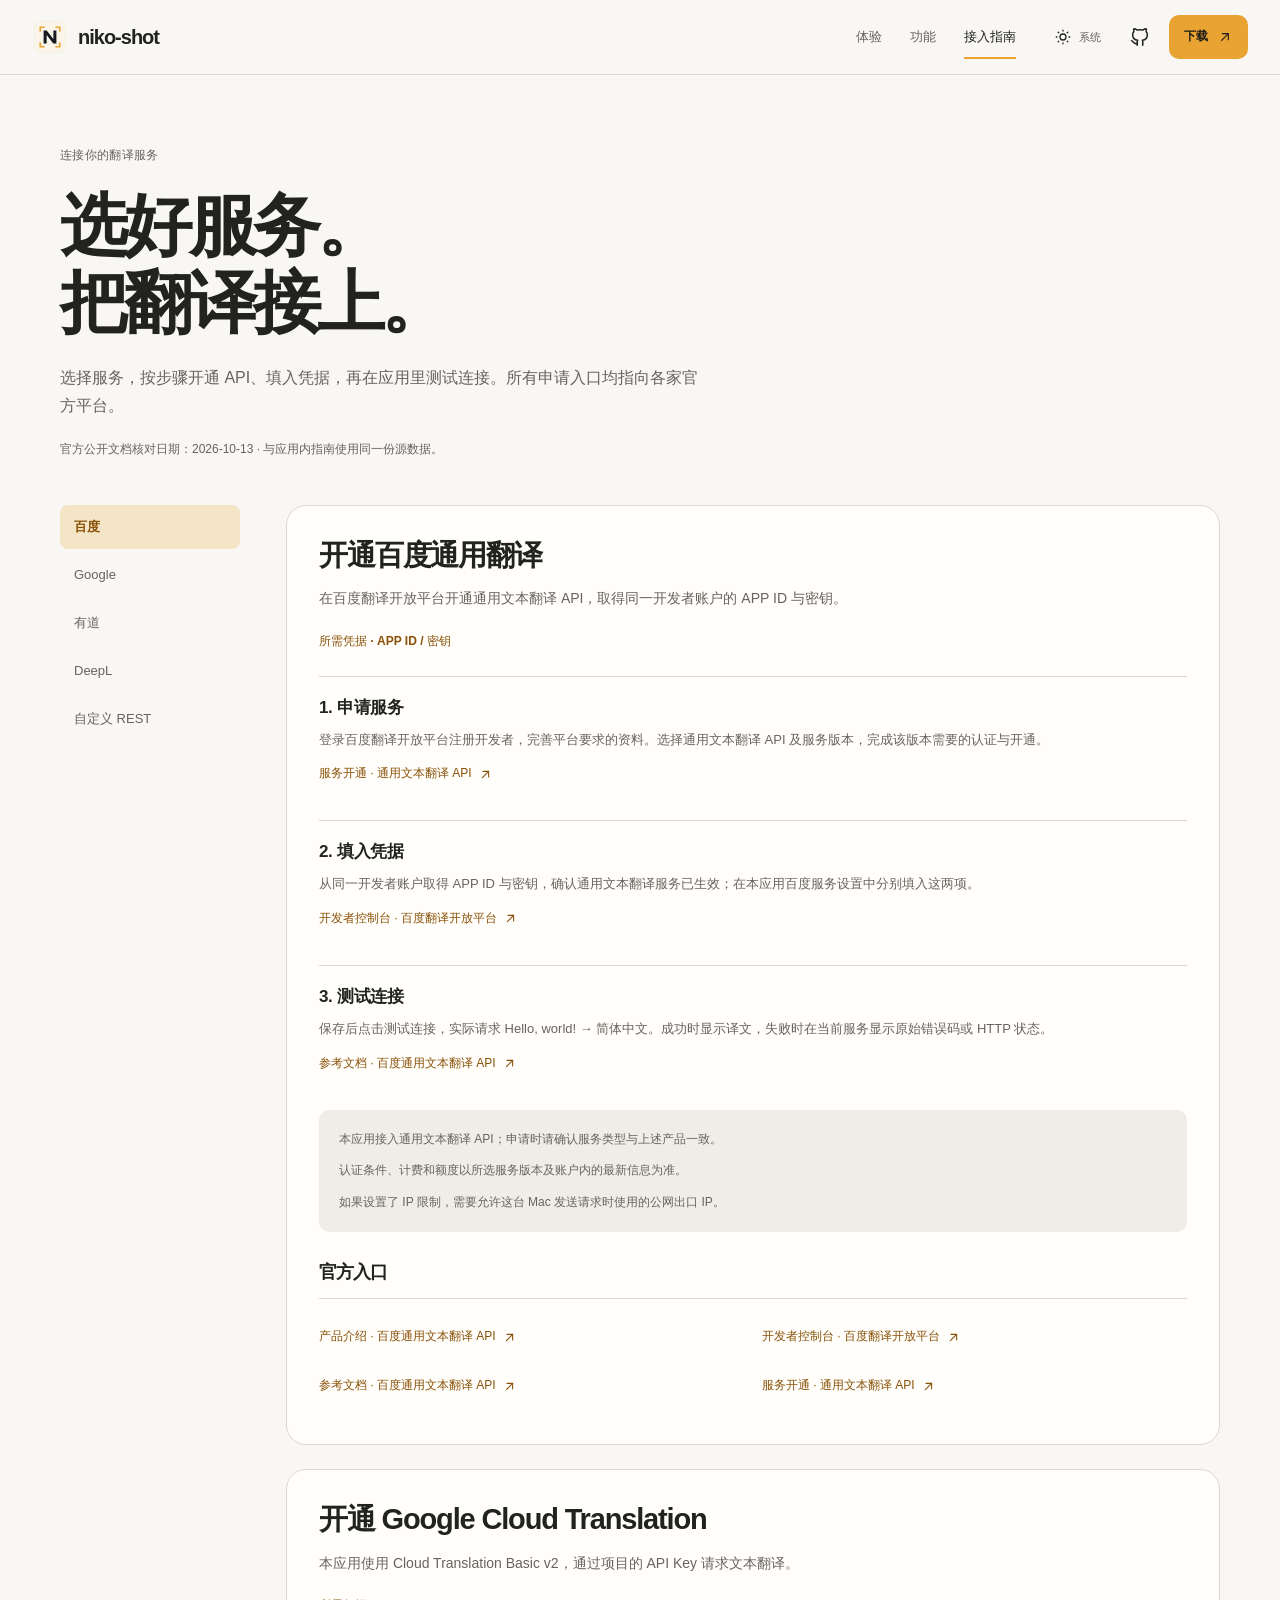
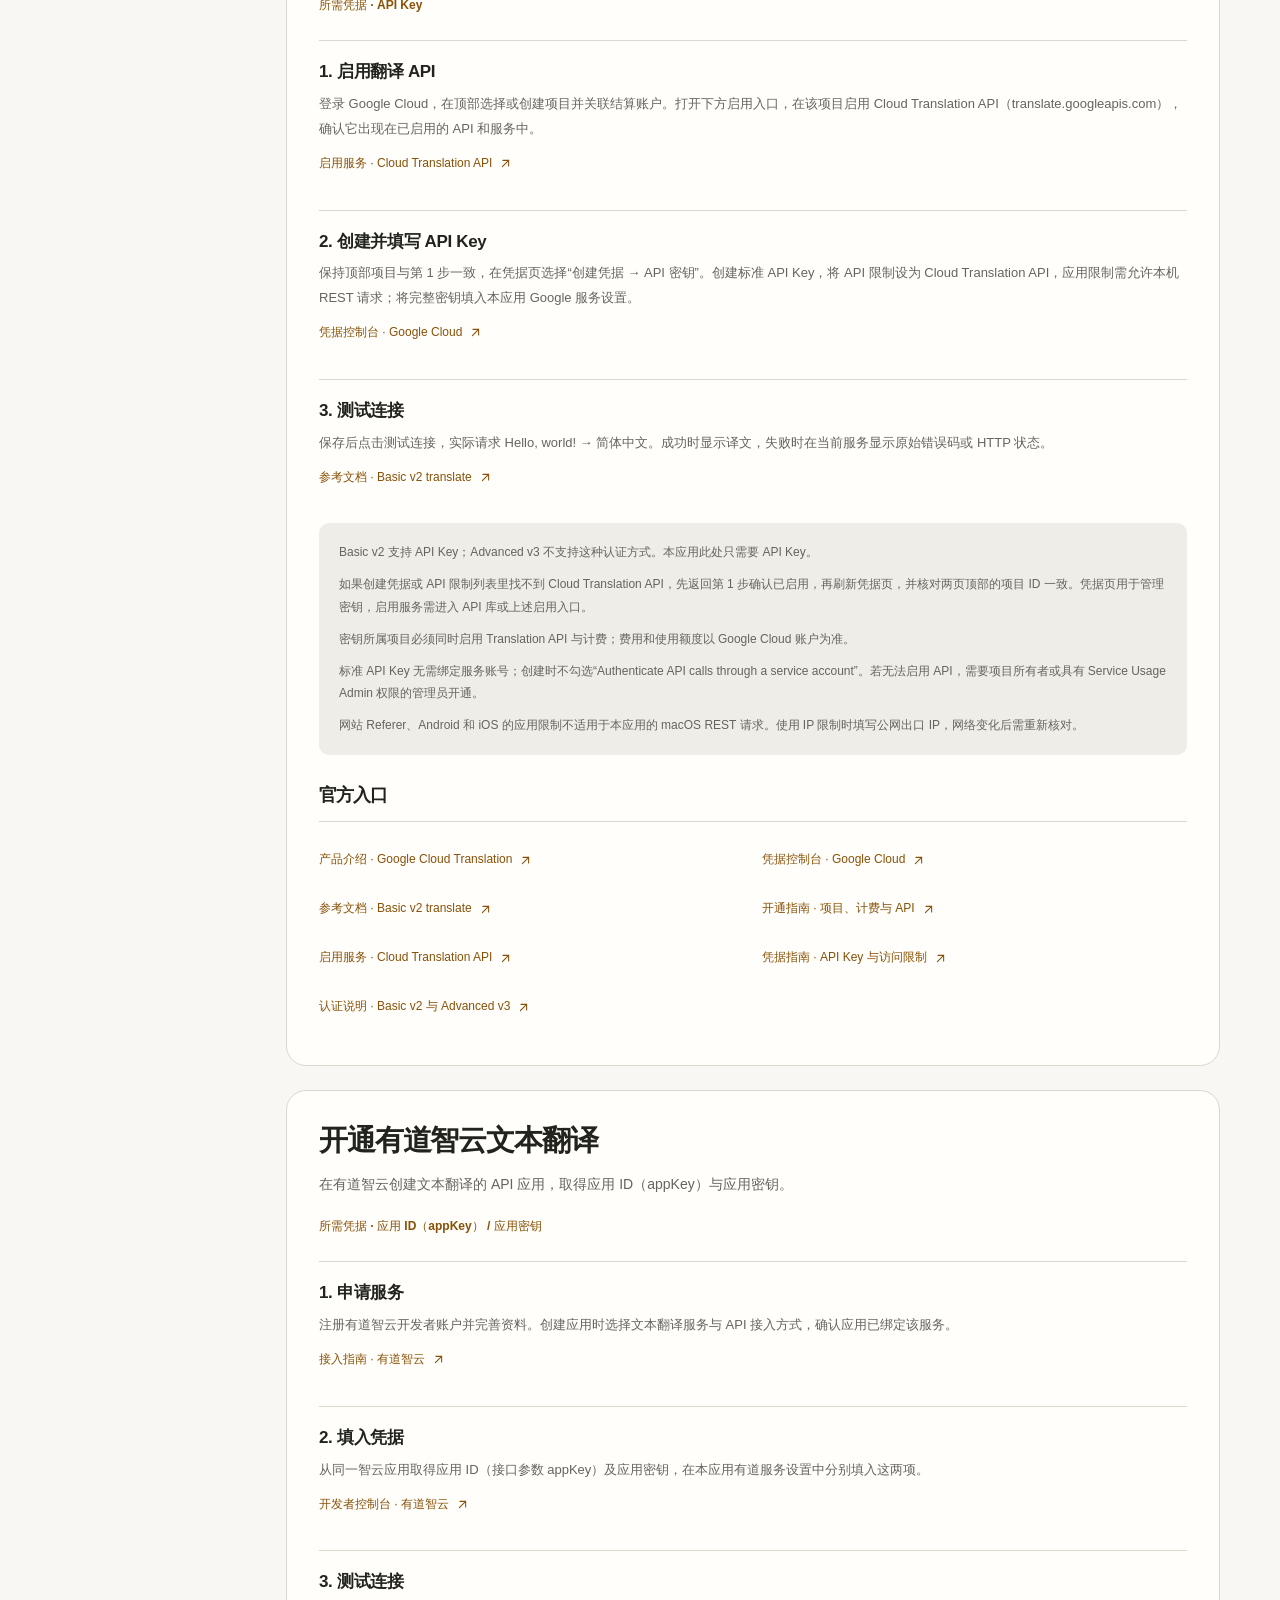
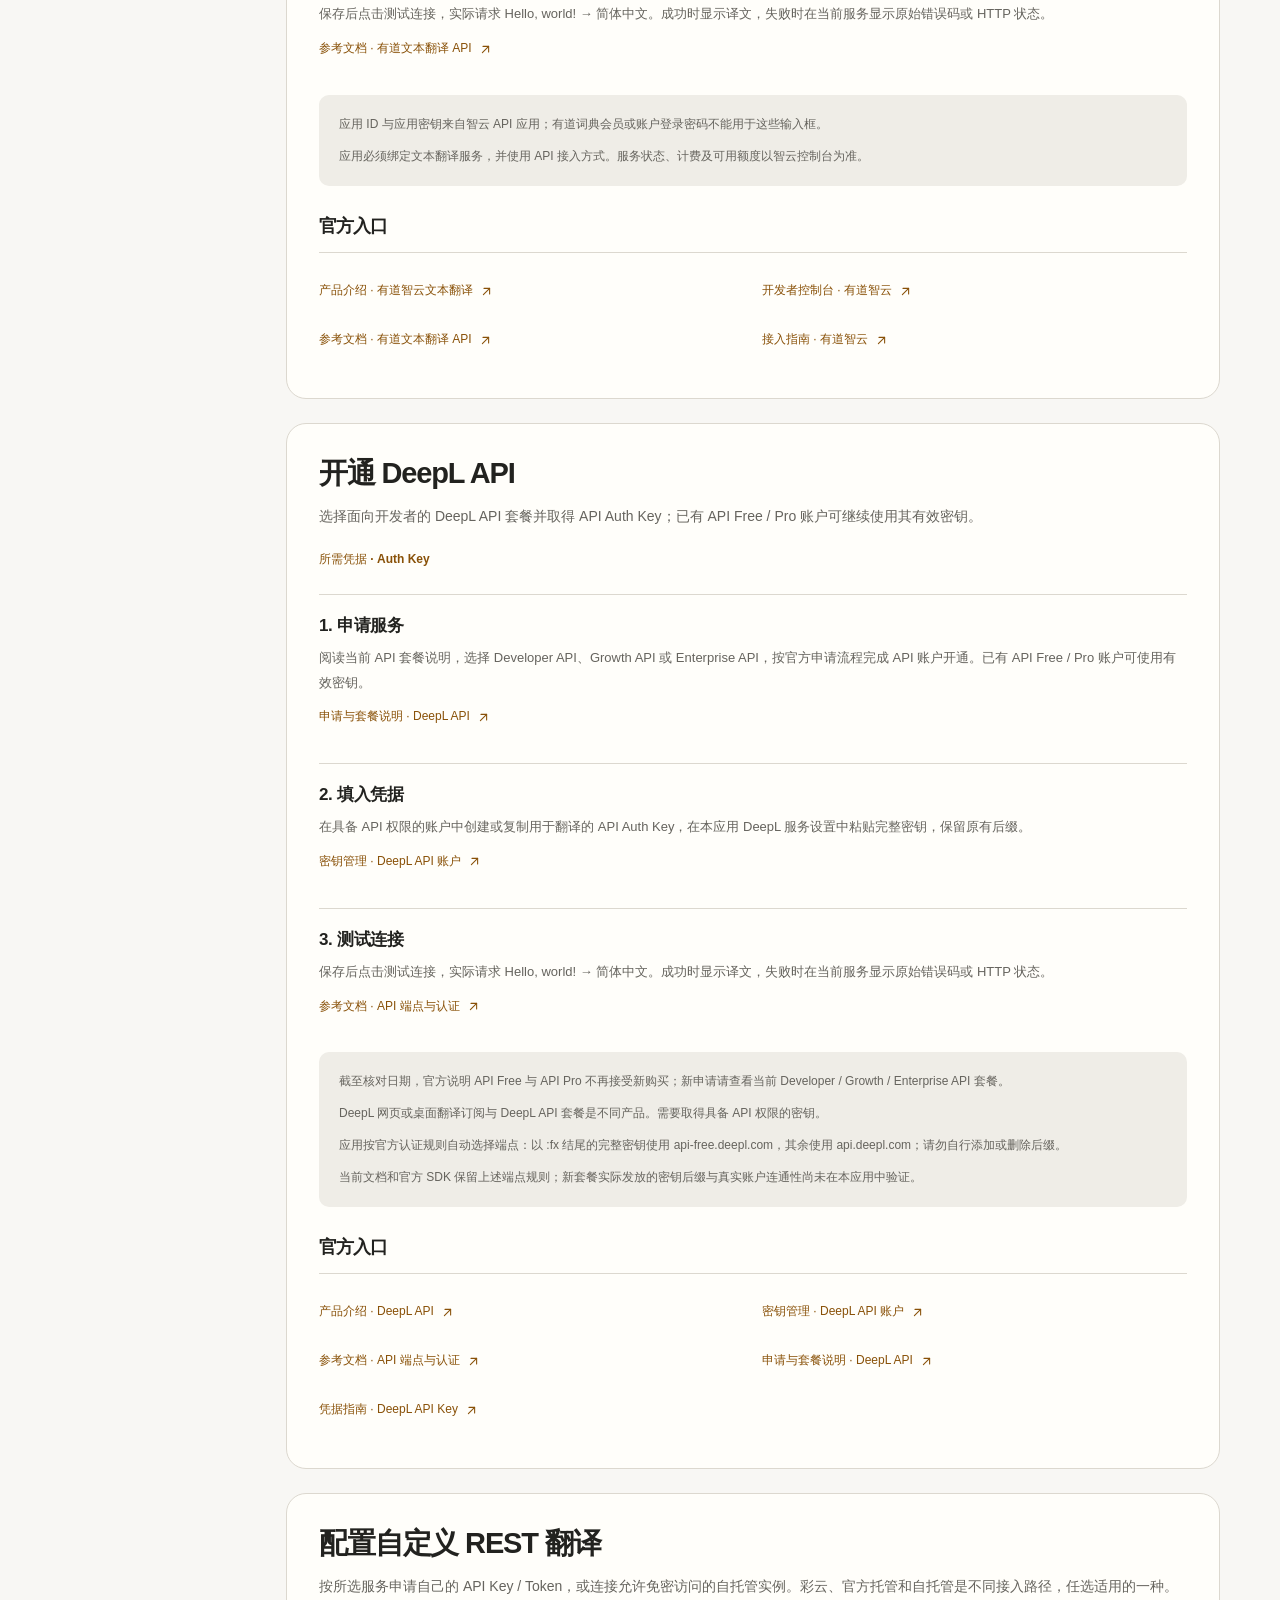
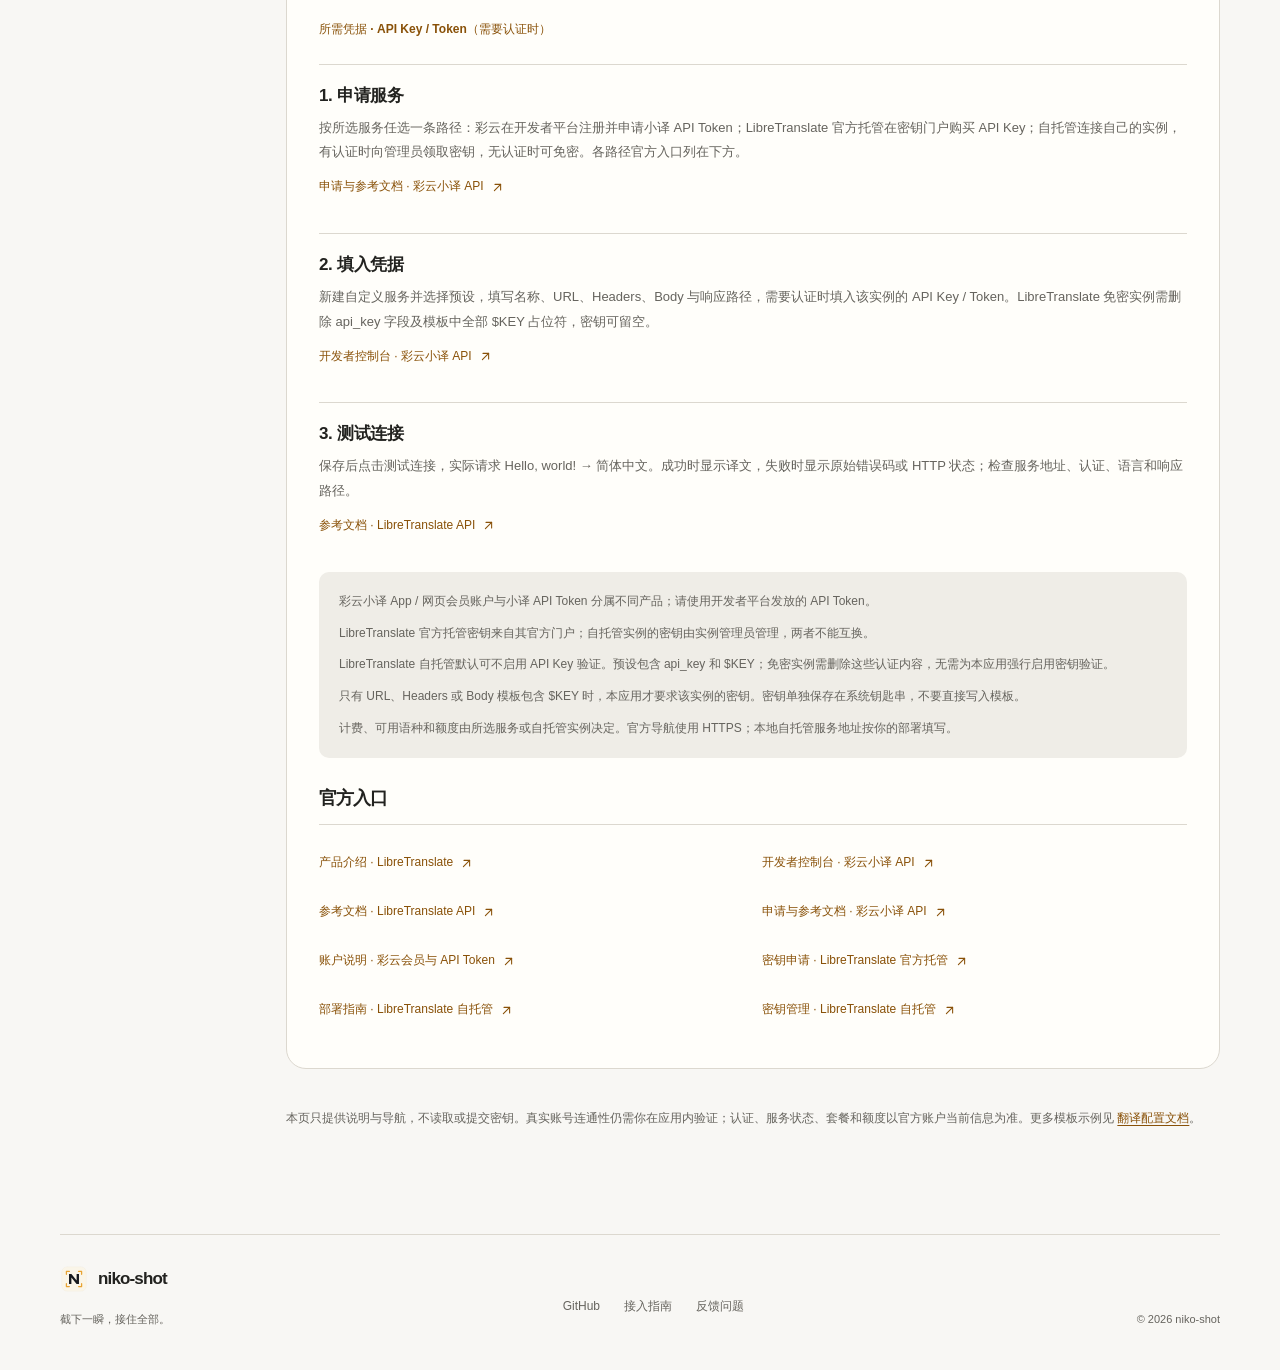
==== commit f8925833: "fix: clarify Google Translation API activation before key creation" ====
--- a/website/guide.html
+++ b/website/guide.html
@@ -38,11 +38,13 @@
   <h2 id="title-google">开通 Google Cloud Translation</h2>
   <p class="guide-summary">本应用使用 Cloud Translation Basic v2，通过项目的 API Key 请求文本翻译。</p>
   <p class="credential-kind">所需凭据 · API Key</p>
-  <div class="guide-steps"><div class="guide-step"><h3>1. 申请服务</h3><p>登录 Google Cloud，创建或选择有管理权限的项目，关联可用的结算账户，并在同一项目启用 Cloud Translation API。官方要求启用计费。</p><a href="https://docs.cloud.google.com/translate/docs/setup">开通指南 · 项目、计费与 API <svg aria-hidden="true"><use href="assets/icons.svg#arrow-up-right"></use></svg></a></div>
-<div class="guide-step"><h3>2. 填入凭据</h3><p>在该项目创建 API Key，将 API 限制设为 Cloud Translation API，应用限制需允许本机 REST 请求。将完整 API Key 填入本应用 Google 服务设置。</p><a href="https://console.cloud.google.com/apis/credentials">凭据控制台 · Google Cloud <svg aria-hidden="true"><use href="assets/icons.svg#arrow-up-right"></use></svg></a></div>
+  <div class="guide-steps"><div class="guide-step"><h3>1. 启用翻译 API</h3><p>登录 Google Cloud，在顶部选择或创建项目并关联结算账户。打开下方启用入口，在该项目启用 Cloud Translation API（translate.googleapis.com），确认它出现在已启用的 API 和服务中。</p><a href="https://console.cloud.google.com/apis/enableflow?apiid=translate.googleapis.com">启用服务 · Cloud Translation API <svg aria-hidden="true"><use href="assets/icons.svg#arrow-up-right"></use></svg></a></div>
+<div class="guide-step"><h3>2. 创建并填写 API Key</h3><p>保持顶部项目与第 1 步一致，在凭据页选择“创建凭据 → API 密钥”。创建标准 API Key，将 API 限制设为 Cloud Translation API，应用限制需允许本机 REST 请求；将完整密钥填入本应用 Google 服务设置。</p><a href="https://console.cloud.google.com/apis/credentials">凭据控制台 · Google Cloud <svg aria-hidden="true"><use href="assets/icons.svg#arrow-up-right"></use></svg></a></div>
 <div class="guide-step"><h3>3. 测试连接</h3><p>保存后点击测试连接，实际请求 Hello, world! → 简体中文。成功时显示译文，失败时在当前服务显示原始错误码或 HTTP 状态。</p><a href="https://docs.cloud.google.com/translate/docs/reference/rest/v2/translate">参考文档 · Basic v2 translate <svg aria-hidden="true"><use href="assets/icons.svg#arrow-up-right"></use></svg></a></div></div>
   <div class="guide-note" aria-label="接入注意事项"><p>Basic v2 支持 API Key；Advanced v3 不支持这种认证方式。本应用此处只需要 API Key。</p>
+<p>如果创建凭据或 API 限制列表里找不到 Cloud Translation API，先返回第 1 步确认已启用，再刷新凭据页，并核对两页顶部的项目 ID 一致。凭据页用于管理密钥，启用服务需进入 API 库或上述启用入口。</p>
 <p>密钥所属项目必须同时启用 Translation API 与计费；费用和使用额度以 Google Cloud 账户为准。</p>
+<p>标准 API Key 无需绑定服务账号；创建时不勾选“Authenticate API calls through a service account”。若无法启用 API，需要项目所有者或具有 Service Usage Admin 权限的管理员开通。</p>
 <p>网站 Referer、Android 和 iOS 的应用限制不适用于本应用的 macOS REST 请求。使用 IP 限制时填写公网出口 IP，网络变化后需重新核对。</p></div>
   <h3 class="guide-subheading">官方入口</h3><div class="guide-step official-links"><a href="https://cloud.google.com/translate">产品介绍 · Google Cloud Translation <svg aria-hidden="true"><use href="assets/icons.svg#arrow-up-right"></use></svg></a>
 <a href="https://console.cloud.google.com/apis/credentials">凭据控制台 · Google Cloud <svg aria-hidden="true"><use href="assets/icons.svg#arrow-up-right"></use></svg></a>
@@ -107,5 +109,5 @@
       <p class="guide-footer-note">本页只提供说明与导航，不读取或提交密钥。真实账号连通性仍需你在应用内验证；认证、服务状态、套餐和额度以官方账户当前信息为准。更多模板示例见 <a href="https://github.com/baogutang/niko-shot/blob/main/docs/TRANSLATION.md">翻译配置文档</a>。</p>
     </div></div>
   </main>
-  <footer class="site-footer shell"><div><a class="wordmark" href="./"><img src="assets/niko-mark.svg" width="28" height="28" alt=""><span>niko-shot</span></a><p>截下一瞬，接住全部。</p></div><div class="footer-links"><a href="https://github.com/baogutang/niko-shot">GitHub</a><a href="guide.html">接入指南</a><a href="./#privacy">隐私与数据</a><a href="https://github.com/baogutang/niko-shot/issues">反馈问题</a></div><small>© 2026 niko-shot</small></footer>
+  <footer class="site-footer shell"><div><a class="wordmark" href="./"><img src="assets/niko-mark.svg" width="28" height="28" alt=""><span>niko-shot</span></a><p>截下一瞬，接住全部。</p></div><div class="footer-links"><a href="https://github.com/baogutang/niko-shot">GitHub</a><a href="guide.html">接入指南</a><a href="https://github.com/baogutang/niko-shot/issues">反馈问题</a></div><small>© 2026 niko-shot</small></footer>
 </body></html>
--- a/website/styles.css
+++ b/website/styles.css
@@ -144,7 +144,7 @@
 .annotation-copy > p { font-size: 13px; margin-top: 14px; }
 .feature-detail { font-size: 12px !important; line-height: 1.85; color: var(--muted); }
 .annotation-preview { min-width: 0; }
-.annotation-preview img { width: 100%; filter: drop-shadow(0 9px 12px var(--shadow)); }
+.annotation-preview img { width: 100%; max-width: 424px; filter: drop-shadow(0 9px 12px var(--shadow)); }
 .annotation-preview figcaption { color: var(--muted); font-size: 11px; margin-top: 18px; }
 .feature-pair { display: grid; grid-template-columns: 1.12fr 1fr; gap: 0; margin-top: 32px; }
 .feature-pair article { padding: 30px 40px 28px 0; }
@@ -170,6 +170,7 @@
 .preview-tabs button:focus-visible { outline-offset: -4px; }
 .native-image-wrap { display: flex; align-items: center; justify-content: center; height: clamp(360px, 52vw, 660px); padding: 24px; border-radius: var(--radius); border: 1px solid var(--line); background: var(--surface); overflow: hidden; }
 .native-image-wrap img { width: auto; max-width: 100%; max-height: 100%; height: auto; box-shadow: 0 20px 48px -22px var(--shadow); border-radius: 8px; }
+.native-image-wrap img.scroll-preview { max-width: min(100%, 384px); }
 .native-preview figcaption { font-size: 11px; line-height: 1.8; color: var(--muted); margin-top: 16px; max-width: 800px; }
 .translation-section { display: grid; grid-template-columns: 1fr 1fr; gap: 80px; align-items: start; padding-top: 38px; }
 .translation-heading > p { max-width: 380px; margin-top: 22px; font-size: 15px; line-height: 1.85; }
@@ -198,13 +199,30 @@
 .download-identity h2 { font-size: clamp(34px, 3.9vw, 49px); }
 .download-identity p { font-size: 14px; margin-top: 22px; }
 .download-panel { border: 1px solid var(--line); border-radius: var(--radius); background: var(--surface); padding: 30px; }
+.chip-selector { padding: 0; margin: 0 0 10px; border: 0; min-width: 0; }
+.chip-selector legend { padding: 0; margin-bottom: 9px; font-size: 13px; font-weight: 600; }
+.chip-options { display: flex; gap: 4px; padding: 4px; border: 1px solid var(--line); border-radius: 11px; background: var(--canvas); }
+.chip-option { position: relative; flex: 1; min-width: 0; cursor: pointer; }
+.chip-option input { position: absolute; width: 1px; height: 1px; margin: 0; opacity: 0; }
+.chip-option span { display: flex; flex-direction: column; height: 100%; padding: 9px 11px; border: 1px solid transparent; border-radius: 7px; }
+.chip-option strong { font-size: 13px; font-weight: 600; }
+.chip-option small { color: var(--muted); font-size: 10px; }
+.chip-option input:checked + span { background: var(--elevated); border-color: var(--line); color: var(--accent-text); box-shadow: 0 1px 3px var(--shadow); }
+.chip-option input:focus-visible { outline: 0; }
+.chip-option input:focus-visible + span { outline: 2px solid var(--accent-text); outline-offset: 2px; }
+.chip-option:hover span { background: var(--tint); }
+.chip-hint { font-size: 11px; margin-bottom: 12px; }
+.no-script-downloads { display: grid; gap: 12px; margin-block: 16px; }
+.no-script-downloads > div { display: flex; flex-direction: column; gap: 4px; }
+.no-script-downloads strong { font-size: 13px; }
+.no-script-downloads a { color: var(--accent-text); font-size: 12px; text-decoration: underline; text-underline-offset: 3px; overflow-wrap: anywhere; }
 .release-status { min-height: 44px; color: var(--text); font-size: 13px; overflow-wrap: anywhere; }
 .download-actions { display: flex; flex-wrap: wrap; gap: 12px; margin-block: 18px; }
 .release-links { display: flex; flex-wrap: wrap; gap: 6px 20px; color: var(--muted); font-size: 11px; margin-bottom: 20px; }
 .release-links a { display: inline-flex; align-items: center; gap: 4px; min-height: 34px; }
 .release-links a:hover { color: var(--accent-text); }
 .release-links svg { width: 13px; height: 13px; }
-.candidate-note { border-top: 1px solid var(--line); padding-top: 20px; font-size: 12px; line-height: 1.9; }
+.install-note { border-top: 1px solid var(--line); padding-top: 20px; font-size: 12px; line-height: 1.9; }
 .download-panel > .text-link { margin-top: 8px; }
 .faq-section { padding-top: 16px; }
 .faq-section h2 { font-size: 29px; margin-bottom: 24px; }
@@ -282,7 +300,7 @@
   .workflow-path span { font-size: 11px; }
   .annotation-feature { grid-template-columns: 1fr; gap: 26px; }
   .annotation-copy { max-width: 650px; }
-  .annotation-preview img { max-width: 740px; }
+  .annotation-preview img { max-width: 424px; }
   .translation-section, .privacy-section, .download-section { gap: 40px; }
   .keyboard-flow { gap: 9px; }
   .keyboard-flow kbd { min-width: 90px; padding-inline: 10px; font-size: 15px; }
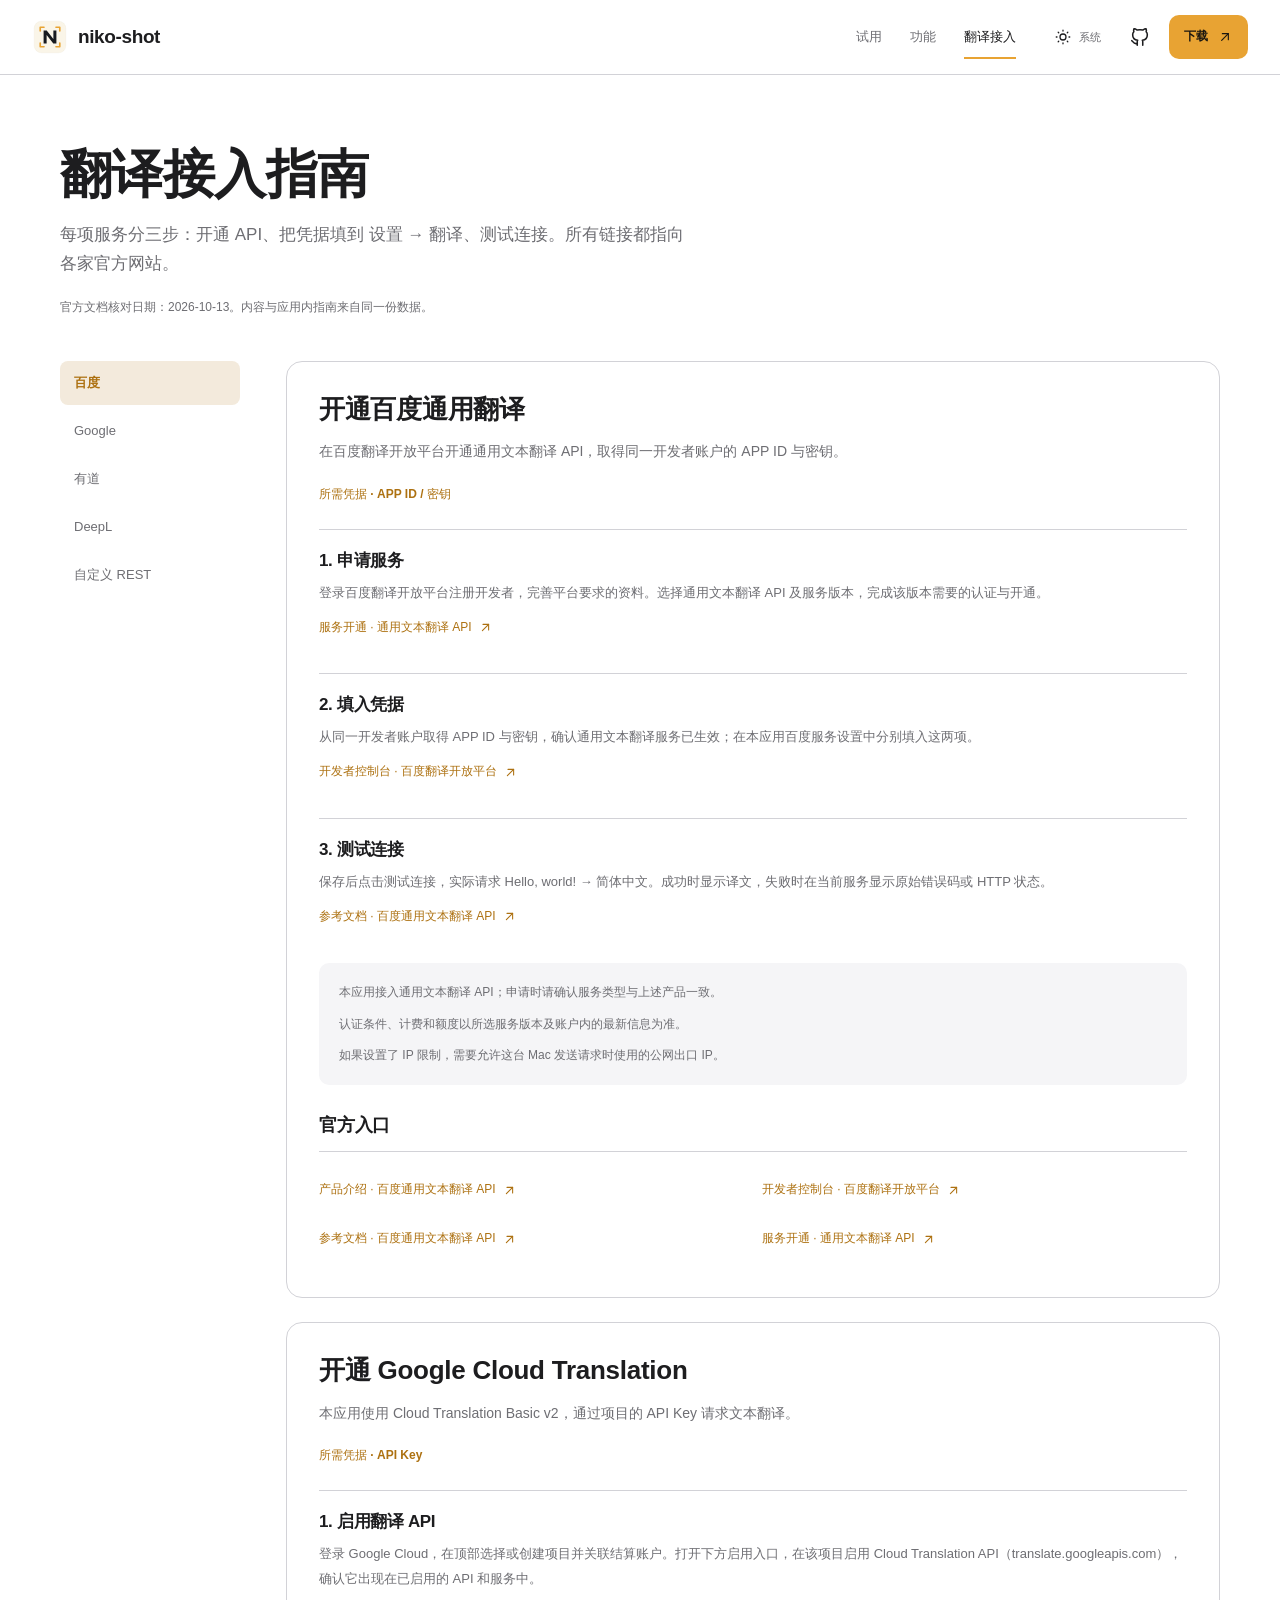
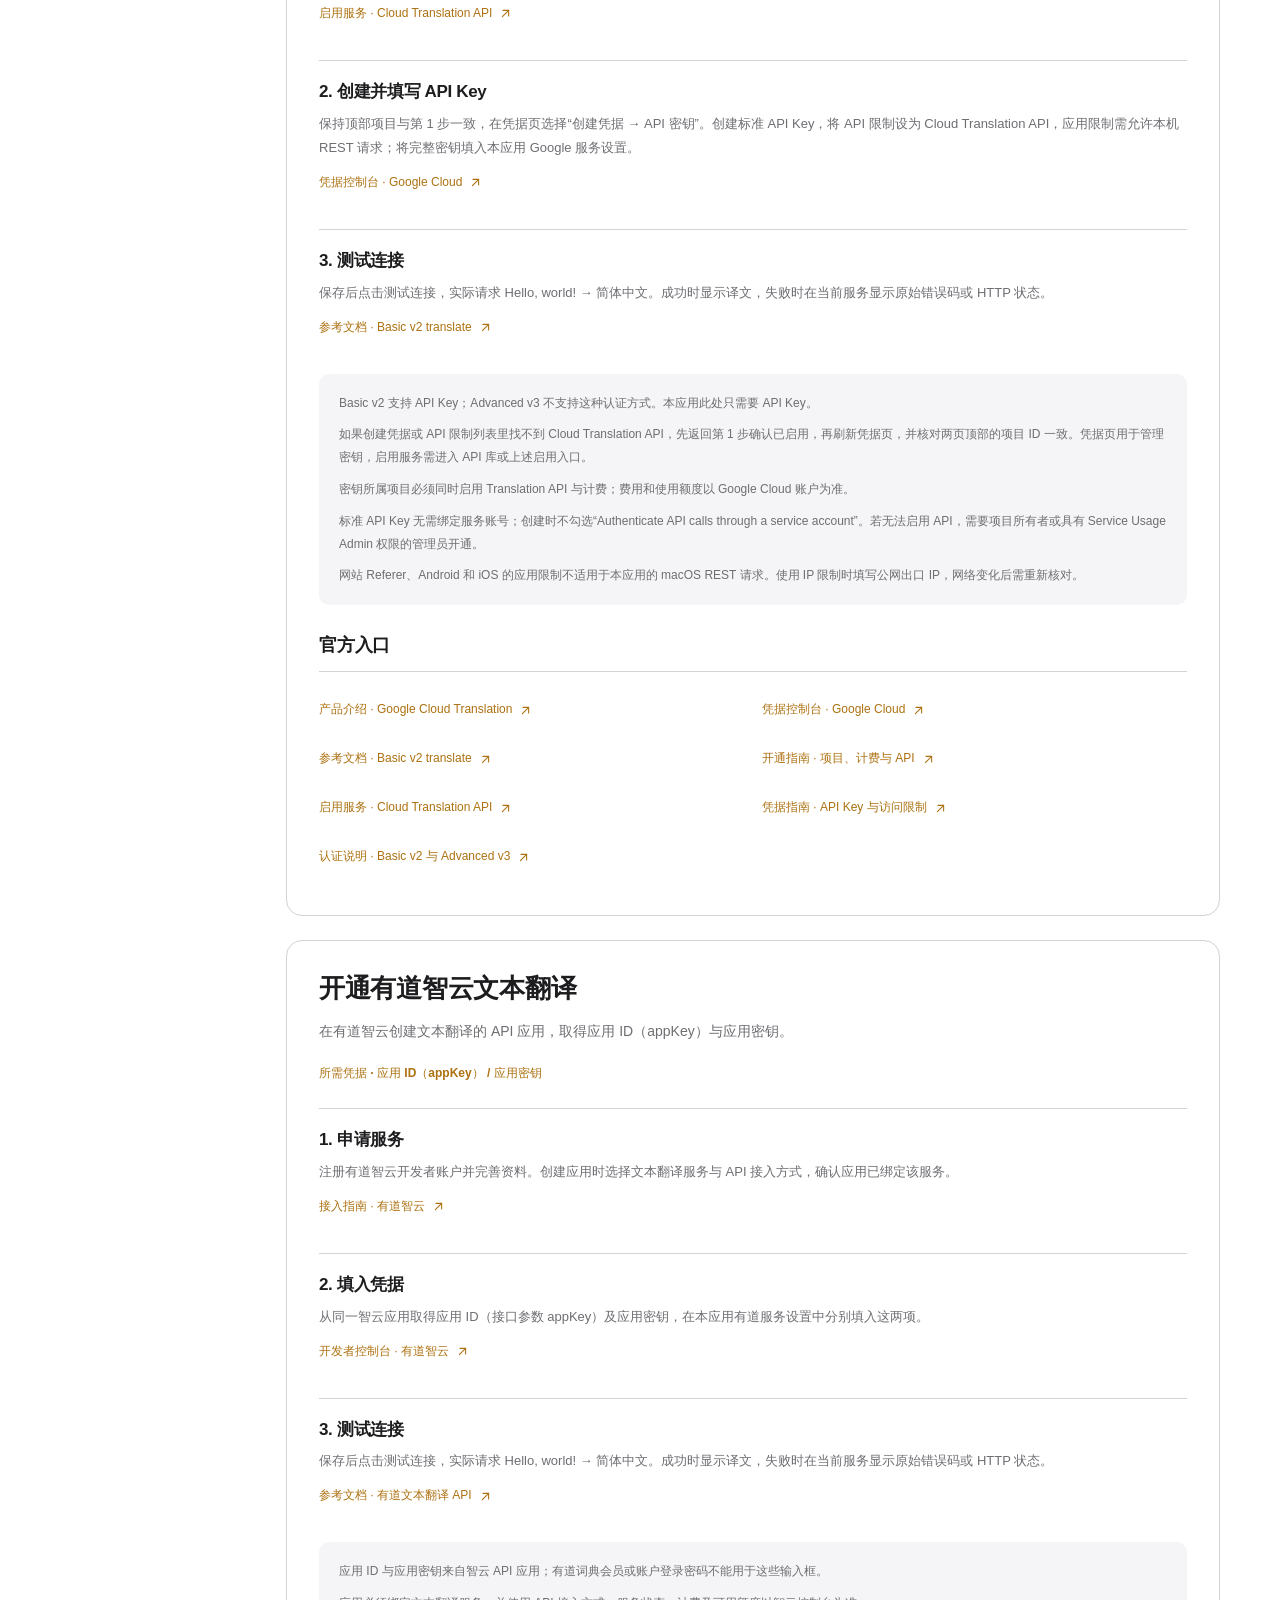
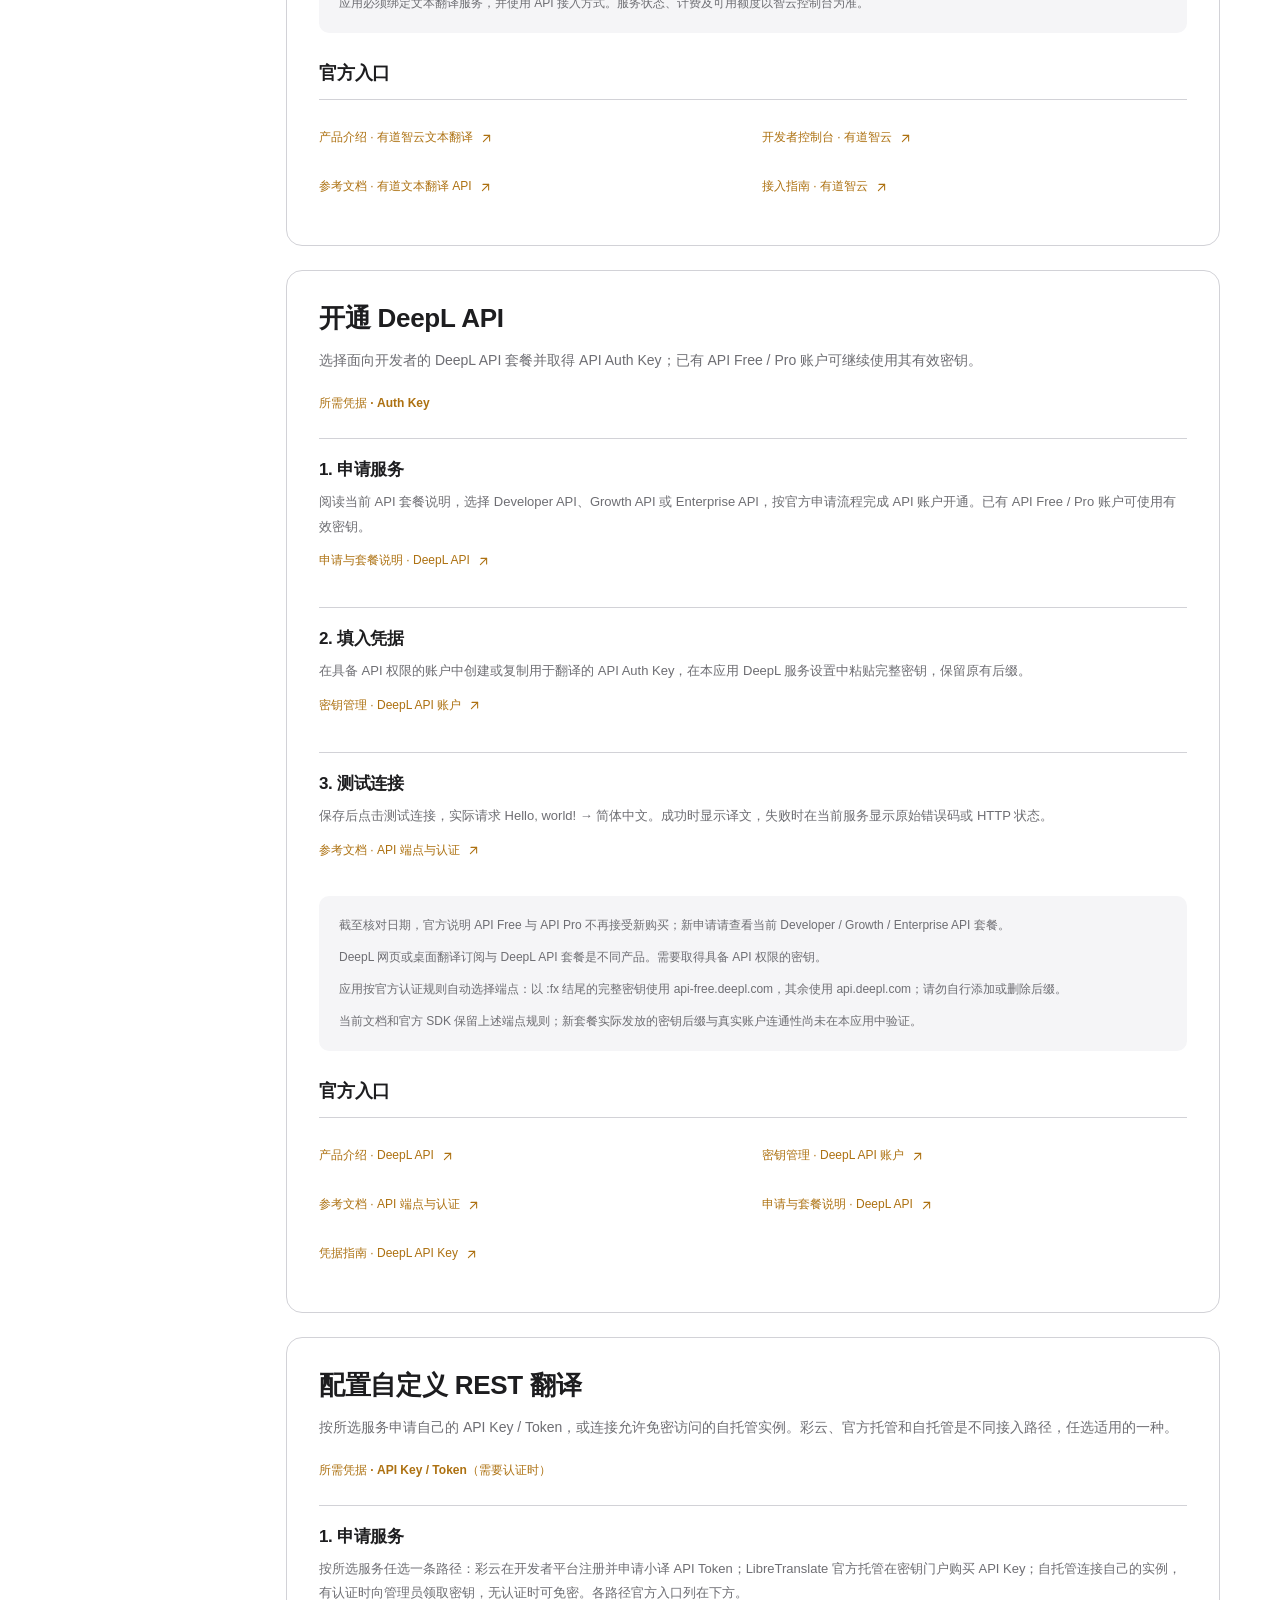
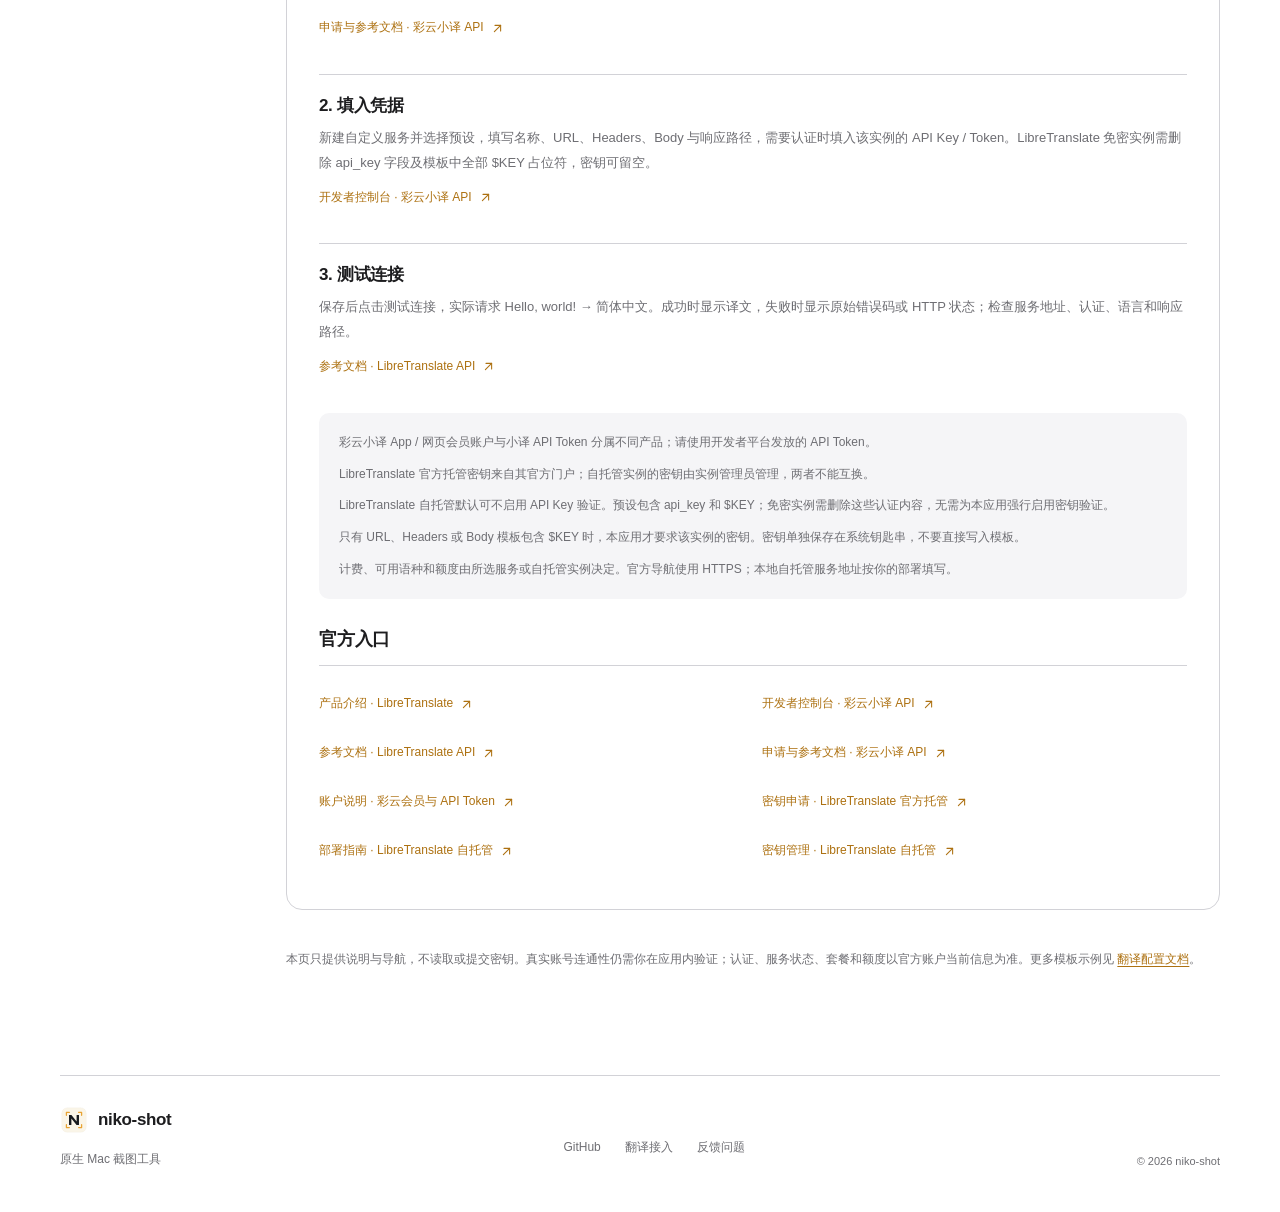
==== commit f7aaf56d: "feat: smooth selection, removable hotkeys, native macOS design (0.6.0) Selection - Drag draws the se" ====
--- a/website/guide.html
+++ b/website/guide.html
@@ -5,7 +5,7 @@
   <meta charset="utf-8"><meta name="viewport" content="width=device-width, initial-scale=1"><meta name="color-scheme" content="light dark">
   <title>翻译接入指南 | niko-shot</title>
   <meta name="description" content="百度、Google Cloud、有道、DeepL、彩云与 LibreTranslate 的官方申请入口、凭据类型和配置步骤。与 niko-shot 应用内指南同步。">
-  <meta property="og:title" content="官方翻译接入指南 | niko-shot"><meta property="og:description" content="五类翻译服务，申请、凭据与测试分步说明。官方资料核对日期 2026-10-13。"><meta property="og:type" content="website"><meta property="og:url" content="https://baogutang.github.io/niko-shot/guide.html"><meta property="og:image" content="https://baogutang.github.io/niko-shot/assets/app-settings.png">
+  <meta property="og:title" content="翻译接入指南 | niko-shot"><meta property="og:description" content="百度、Google、有道、DeepL 和自定义 REST 翻译服务的申请与配置步骤。官方文档核对日期 2026-10-13。"><meta property="og:type" content="website"><meta property="og:url" content="https://baogutang.github.io/niko-shot/guide.html"><meta property="og:image" content="https://baogutang.github.io/niko-shot/assets/app-settings.png">
   <link rel="canonical" href="https://baogutang.github.io/niko-shot/guide.html">
   <link rel="icon" type="image/png" href="assets/app-icon.png"><link rel="stylesheet" href="styles.css"><script src="site.js" defer></script>
 </head>
@@ -13,11 +13,11 @@
   <a class="skip-link" href="#main">跳到主要内容</a>
   <header class="site-header"><nav class="nav-shell" aria-label="主导航">
     <a class="wordmark" href="./" aria-label="niko-shot 首页"><img src="assets/niko-mark.svg" width="36" height="36" alt=""><span>niko-shot</span></a>
-    <div class="nav-links" id="site-navigation"><a href="./#experience">体验</a><a href="./#workflow">功能</a><a href="guide.html" aria-current="page">接入指南</a></div>
+    <div class="nav-links" id="site-navigation"><a href="./#experience">试用</a><a href="./#workflow">功能</a><a href="guide.html" aria-current="page">翻译接入</a></div>
     <div class="nav-actions"><button class="icon-button theme-toggle" aria-label="切换明暗外观" title="切换明暗外观"><svg aria-hidden="true"><use href="assets/icons.svg#sun"></use></svg><span class="theme-label">系统</span></button><a class="icon-button github-link" href="https://github.com/baogutang/niko-shot" aria-label="查看 GitHub 仓库"><svg aria-hidden="true"><use href="assets/icons.svg#brand-github"></use></svg></a><button class="icon-button nav-toggle" aria-label="展开导航" aria-expanded="false" aria-controls="site-navigation" hidden><svg aria-hidden="true"><use href="assets/icons.svg#menu-2"></use></svg></button><a class="button nav-download" href="./#download">下载 <svg aria-hidden="true"><use href="assets/icons.svg#arrow-up-right"></use></svg></a></div>
   </nav></header>
   <main id="main" class="shell">
-    <div class="guide-hero"><p class="eyebrow">连接你的翻译服务</p><h1>选好服务。<br>把翻译接上。</h1><p>选择服务，按步骤开通 API、填入凭据，再在应用里测试连接。所有申请入口均指向各家官方平台。</p><p class="verified-date">官方公开文档核对日期：2026-10-13 · 与应用内指南使用同一份源数据。</p></div>
+    <div class="guide-hero"><h1>翻译接入指南</h1><p>每项服务分三步：开通 API、把凭据填到 设置 → 翻译、测试连接。所有链接都指向各家官方网站。</p><p class="verified-date">官方文档核对日期：2026-10-13。内容与应用内指南来自同一份数据。</p></div>
     <div class="guide-layout"><nav class="guide-nav" aria-label="翻译服务目录"><a href="#baidu">百度</a><a href="#google">Google</a><a href="#youdao">有道</a><a href="#deepl">DeepL</a><a href="#custom">自定义 REST</a></nav><div>
       <section class="guide-card" id="baidu" aria-labelledby="title-baidu">
   <h2 id="title-baidu">开通百度通用翻译</h2>
@@ -109,5 +109,5 @@
       <p class="guide-footer-note">本页只提供说明与导航，不读取或提交密钥。真实账号连通性仍需你在应用内验证；认证、服务状态、套餐和额度以官方账户当前信息为准。更多模板示例见 <a href="https://github.com/baogutang/niko-shot/blob/main/docs/TRANSLATION.md">翻译配置文档</a>。</p>
     </div></div>
   </main>
-  <footer class="site-footer shell"><div><a class="wordmark" href="./"><img src="assets/niko-mark.svg" width="28" height="28" alt=""><span>niko-shot</span></a><p>截下一瞬，接住全部。</p></div><div class="footer-links"><a href="https://github.com/baogutang/niko-shot">GitHub</a><a href="guide.html">接入指南</a><a href="https://github.com/baogutang/niko-shot/issues">反馈问题</a></div><small>© 2026 niko-shot</small></footer>
+  <footer class="site-footer shell"><div><a class="wordmark" href="./"><img src="assets/niko-mark.svg" width="28" height="28" alt=""><span>niko-shot</span></a><p>原生 Mac 截图工具</p></div><div class="footer-links"><a href="https://github.com/baogutang/niko-shot">GitHub</a><a href="guide.html">翻译接入</a><a href="https://github.com/baogutang/niko-shot/issues">反馈问题</a></div><small>© 2026 niko-shot</small></footer>
 </body></html>
--- a/website/styles.css
+++ b/website/styles.css
@@ -1,49 +1,56 @@
-/* Original NIKO site. One system-aware palette; layers: header 10, skip link 20. */
+/* niko-shot site. System neutrals plus one accent, the app-icon amber. Layers: header 10, skip link 20. */
 :root {
   color-scheme: light dark;
-  --canvas: #f8f7f4;
-  --surface: #efede7;
-  --elevated: #fffefa;
-  --text: #22221f;
-  --muted: #66645e;
-  --line: #dcd8cf;
+  --canvas: #ffffff;
+  --surface: #f5f5f7;
+  --elevated: #ffffff;
+  --text: #1d1d1f;
+  --muted: #6e6e73;
+  --line: #d2d2d7;
   --accent: #e8a333;
-  --accent-text: #895108;
-  --on-accent: #1e1c17;
-  --tint: #f5e5c7;
-  --header: rgba(248, 247, 244, .92);
-  --shadow: rgba(49, 41, 25, .12);
-  --radius: 20px;
+  --accent-hover: #dd9727;
+  --accent-text: #ad7111;
+  --on-accent: #1c1710;
+  --tint: #f3eadc;
+  --header: rgba(255, 255, 255, .8);
+  --shadow: rgba(0, 0, 0, .12);
+  --radius: 16px;
   --ease: cubic-bezier(.2, .8, .2, 1);
 }
 :root[data-theme="light"] { color-scheme: light; }
 @media (prefers-color-scheme: dark) {
   :root:not([data-theme="light"]) {
     color-scheme: dark;
-    --canvas: #09090d;
-    --surface: #131317;
-    --elevated: #1c1c20;
-    --text: #f6f3eb;
-    --muted: #aaa69d;
-    --line: #303034;
-    --accent-text: #f0ac32;
-    --tint: #342815;
-    --header: rgba(9, 9, 13, .9);
-    --shadow: rgba(2, 2, 5, .55);
+    --canvas: #111113;
+    --surface: #1c1c1e;
+    --elevated: #2c2c2e;
+    --text: #f5f5f7;
+    --muted: #98989d;
+    --line: #38383a;
+    --accent: #e8a333;
+    --accent-hover: #f0b04a;
+    --accent-text: #e8a333;
+    --on-accent: #1c1710;
+    --tint: #392f21;
+    --header: rgba(17, 17, 19, .8);
+    --shadow: rgba(0, 0, 0, .6);
   }
 }
 :root[data-theme="dark"] {
   color-scheme: dark;
-  --canvas: #09090d;
-  --surface: #131317;
-  --elevated: #1c1c20;
-  --text: #f6f3eb;
-  --muted: #aaa69d;
-  --line: #303034;
-  --accent-text: #f0ac32;
-  --tint: #342815;
-  --header: rgba(9, 9, 13, .9);
-  --shadow: rgba(2, 2, 5, .55);
+  --canvas: #111113;
+  --surface: #1c1c1e;
+  --elevated: #2c2c2e;
+  --text: #f5f5f7;
+  --muted: #98989d;
+  --line: #38383a;
+  --accent: #e8a333;
+  --accent-hover: #f0b04a;
+  --accent-text: #e8a333;
+  --on-accent: #1c1710;
+  --tint: #392f21;
+  --header: rgba(17, 17, 19, .8);
+  --shadow: rgba(0, 0, 0, .6);
 }
 *, *::before, *::after { box-sizing: border-box; }
 html { scroll-behavior: smooth; scroll-padding-top: 100px; }
@@ -55,9 +62,9 @@
 svg { width: 22px; height: 22px; display: inline-block; flex-shrink: 0; }
 button svg, a svg { pointer-events: none; }
 p, h1, h2, h3, figure { margin: 0; }
-h1, h2, h3 { letter-spacing: -.055em; font-weight: 700; text-wrap: balance; }
-h2 { font-size: clamp(36px, 4.6vw, 60px); line-height: 1.18; }
-h3 { font-size: 27px; line-height: 1.35; }
+h1, h2, h3 { letter-spacing: -.01em; font-weight: 600; text-wrap: balance; }
+h2 { font-size: clamp(30px, 3.4vw, 42px); line-height: 1.2; }
+h3 { font-size: 21px; line-height: 1.35; }
 p { color: var(--muted); text-wrap: pretty; }
 [hidden] { display: none !important; }
 ::selection { background: var(--tint); color: var(--text); }
@@ -66,15 +73,14 @@
 .shell { width: min(1160px, calc(100% - 80px)); margin-inline: auto; }
 .section { padding-block: 96px; }
 .section-heading { max-width: 760px; margin-bottom: 40px; }
-.section-heading > p { margin-top: 20px; max-width: 510px; font-size: 16px; line-height: 1.8; }
-.eyebrow { font-size: 13px; letter-spacing: .025em; margin-bottom: 20px; }
+.section-heading > p { margin-top: 14px; max-width: 560px; font-size: 17px; line-height: 1.7; }
 .visually-hidden { position: absolute; width: 1px; height: 1px; padding: 0; margin: -1px; overflow: hidden; clip-path: inset(50%); white-space: nowrap; border: 0; }
 .button, .text-link, .icon-button, .quiet-button, .tool-button { display: inline-flex; align-items: center; justify-content: center; gap: 9px; border: 0; white-space: nowrap; transition: background .18s, color .18s, transform .18s var(--ease); }
 .button { min-height: 48px; padding: 12px 22px; border-radius: 10px; background: var(--text); color: var(--canvas); font-size: 14px; font-weight: 650; }
 .button:hover { transform: translateY(-2px); }
 .button:active, .tool-button:active, .icon-button:active, .quiet-button:active { transform: translateY(1px); }
 .button.primary { background: var(--accent); color: var(--on-accent); }
-.button.primary:hover { background: #f2b854; }
+.button.primary:hover { background: var(--accent-hover); }
 .button.secondary { color: var(--text); background: var(--elevated); box-shadow: inset 0 0 0 1px var(--line); }
 .button.secondary:hover { background: var(--tint); }
 .button.compact { min-height: 44px; padding: 10px 16px; font-size: 12px; }
@@ -88,7 +94,7 @@
 .skip-link:focus { transform: none; }
 .site-header { position: sticky; top: 0; z-index: 10; border-bottom: 1px solid var(--line); background: var(--header); backdrop-filter: blur(16px); -webkit-backdrop-filter: blur(16px); }
 .nav-shell { width: min(1240px, calc(100% - 64px)); min-height: 74px; margin: auto; display: flex; align-items: center; gap: 28px; }
-.wordmark { display: inline-flex; align-items: center; gap: 10px; font-size: 20px; font-weight: 750; letter-spacing: -.05em; white-space: nowrap; }
+.wordmark { display: inline-flex; align-items: center; gap: 10px; font-size: 19px; font-weight: 650; letter-spacing: -.02em; white-space: nowrap; }
 .nav-links { display: flex; gap: 28px; align-items: center; margin-left: auto; font-size: 13px; color: var(--muted); }
 .nav-links a { display: flex; align-items: center; min-height: 44px; }
 .nav-links a:hover, .nav-links a[aria-current="page"] { color: var(--text); }
@@ -100,11 +106,11 @@
 .nav-download { min-height: 44px; padding: 10px 15px; font-size: 12px; background: var(--accent); color: var(--on-accent); }
 .nav-download svg { width: 16px; height: 16px; }
 .nav-toggle { display: none; }
-.hero { padding-block: 64px 38px; }
+.hero { padding-block: 72px 44px; }
 .hero-copy { text-align: center; }
-.hero h1 { font-size: clamp(52px, 7.2vw, 88px); font-weight: 760; line-height: 1.12; letter-spacing: -.065em; }
-.hero h1 span { color: var(--accent-text); white-space: nowrap; }
-.hero-description { font-size: 17px; margin-top: 24px; }
+.hero-icon { width: 96px; height: 96px; margin: 0 auto 20px; }
+.hero h1 { font-size: clamp(48px, 6.4vw, 76px); font-weight: 700; line-height: 1.08; letter-spacing: -.03em; }
+.hero-description { max-width: 680px; margin: 18px auto 0; font-size: 19px; line-height: 1.6; }
 .hero-actions { display: flex; align-items: center; justify-content: center; gap: 28px; margin-top: 28px; }
 .experience { padding-bottom: 34px; scroll-margin-top: 95px; }
 .capture-lab { overflow: hidden; border: 1px solid var(--line); border-radius: var(--radius); background: var(--surface); box-shadow: 0 22px 68px -30px var(--shadow); }
@@ -114,12 +120,10 @@
 .lab-context { margin-left: 8px; color: var(--muted); font-size: 11px; font-weight: 400; }
 .quiet-button { min-height: 44px; padding: 9px 11px; background: none; border-radius: 8px; font-size: 12px; }
 .quiet-button svg { width: 17px; height: 17px; }
-.canvas-stage { position: relative; aspect-ratio: 1.6; overflow: hidden; background: #e4e0d7; }
+.canvas-stage { position: relative; aspect-ratio: 1.6; overflow: hidden; background: var(--surface); }
 .canvas-stage canvas { display: block; width: 100%; height: 100%; touch-action: none; cursor: crosshair; }
 .canvas-stage canvas:focus-visible { outline-offset: -5px; }
-.selection-size { position: absolute; bottom: 16px; right: 18px; padding: 5px 10px; border-radius: 6px; background: #24211b; border: 1px solid #b9985d; color: #fbf2e1; pointer-events: none; font: 11px ui-monospace, SFMono-Regular, monospace; font-variant-numeric: tabular-nums; }
-.scan-line { position: absolute; inset: 0; opacity: 0; pointer-events: none; background: linear-gradient(transparent 47%, rgba(232, 163, 51, .3) 49%, rgba(247, 222, 175, .8) 50%, transparent 51%); transform: translateY(-100%); }
-.capture-lab.is-playing .scan-line { animation: scan 1.3s var(--ease); }
+.selection-size { position: absolute; bottom: 16px; right: 18px; padding: 4px 9px; border-radius: 6px; background: rgba(29, 29, 31, .82); color: #f5f5f7; pointer-events: none; font: 11px ui-monospace, SFMono-Regular, monospace; font-variant-numeric: tabular-nums; }
 .lab-toolbar { display: flex; justify-content: space-between; align-items: center; gap: 12px; padding: 10px 14px; background: var(--elevated); }
 .tool-group { display: flex; align-items: center; gap: 4px; }
 .tool-button { min-width: 44px; min-height: 44px; padding: 10px 12px; border-radius: 8px; background: transparent; font-size: 12px; }
@@ -133,34 +137,22 @@
 .facts { display: flex; justify-content: center; flex-wrap: wrap; gap: 18px 44px; padding-block: 22px; border-bottom: 1px solid var(--line); color: var(--muted); font-size: 12px; }
 .facts > div { display: flex; align-items: center; gap: 8px; }
 .facts svg { width: 17px; height: 17px; }
-.workflow-path { display: grid; grid-template-columns: repeat(4, minmax(0, 1fr)); margin-bottom: 40px; }
-.workflow-path a { min-height: 116px; display: grid; grid-template-columns: 28px minmax(0, 1fr); gap: 6px 12px; align-content: start; padding: 20px; border-left: 1px solid var(--line); transition: background .2s; }
-.workflow-path a:first-child { border-left: 0; padding-left: 0; }
-.workflow-path a:hover { background: var(--surface); }
-.workflow-path svg { color: var(--accent-text); grid-row: 1 / span 2; margin-top: 3px; }
-.workflow-path strong { font-size: 17px; font-weight: 600; }
-.workflow-path span { color: var(--muted); font-size: 12px; }
+.workflow { padding-bottom: 32px; }
 .annotation-feature { display: grid; grid-template-columns: .8fr 1.6fr; align-items: center; gap: 36px; padding: 32px; background: var(--surface); border-radius: var(--radius); }
-.annotation-copy > p { font-size: 13px; margin-top: 14px; }
-.feature-detail { font-size: 12px !important; line-height: 1.85; color: var(--muted); }
+.annotation-copy > p { font-size: 15px; line-height: 1.7; margin-top: 12px; }
 .annotation-preview { min-width: 0; }
-.annotation-preview img { width: 100%; max-width: 424px; filter: drop-shadow(0 9px 12px var(--shadow)); }
+.annotation-preview img { width: 100%; max-width: 673px; filter: drop-shadow(0 9px 12px var(--shadow)); }
 .annotation-preview figcaption { color: var(--muted); font-size: 11px; margin-top: 18px; }
-.feature-pair { display: grid; grid-template-columns: 1.12fr 1fr; gap: 0; margin-top: 32px; }
-.feature-pair article { padding: 30px 40px 28px 0; }
-.feature-pair article + article { padding-left: 44px; padding-right: 0; border-left: 1px solid var(--line); }
-.feature-icon { width: 27px; height: 27px; color: var(--accent-text); margin-bottom: 22px; }
-.feature-pair p { font-size: 14px; max-width: 450px; margin-top: 18px; line-height: 1.85; }
-.feature-pair p strong { color: var(--text); font-weight: 600; }
-.feature-pair .text-link { margin-top: 16px; }
-.format-line { display: flex; align-items: center; flex-wrap: wrap; gap: 13px; margin-top: 27px; }
-.format-line > span { font: 20px ui-monospace, SFMono-Regular, monospace; letter-spacing: -.02em; }
-.format-line svg { width: 17px; height: 17px; color: var(--accent-text); }
-.format-line small { font-size: 11px; color: var(--muted); margin-left: 8px; }
-.utility-row { display: flex; align-items: center; justify-content: space-between; gap: 26px; padding-top: 30px; margin-top: 20px; border-top: 1px solid var(--line); }
-.utility-row p { max-width: 630px; font-size: 13px; }
-.utility-row p strong { display: block; font-size: 15px; color: var(--text); margin-bottom: 5px; }
-.utility-row .text-link { font-size: 12px; }
+.feature-pair { display: grid; grid-template-columns: 1fr 1fr; gap: 24px; padding-bottom: 32px; }
+.feature-pair > section { padding: 32px; border-radius: var(--radius); background: var(--surface); }
+.feature-pair h2 { font-size: clamp(26px, 2.6vw, 32px); }
+.feature-icon { width: 26px; height: 26px; color: var(--accent-text); margin-bottom: 16px; }
+.feature-pair p { font-size: 15px; max-width: 470px; margin-top: 12px; line-height: 1.7; }
+.feature-pair .text-link { margin-top: 12px; }
+.utility-row { display: flex; align-items: center; justify-content: space-between; gap: 26px; padding-top: 28px; margin-top: 28px; border-top: 1px solid var(--line); }
+.utility-row h3 { font-size: 17px; }
+.utility-row p { max-width: 640px; font-size: 14px; margin-top: 4px; }
+.utility-row .text-link { font-size: 13px; }
 .native-section { padding-top: 32px; }
 .preview-tabs { display: flex; gap: 0; width: max-content; max-width: 100%; margin-bottom: 28px; padding-bottom: 4px; border-bottom: 1px solid var(--line); overflow-x: auto; scrollbar-width: thin; }
 .preview-tabs button { border: 0; border-bottom: 2px solid transparent; padding: 12px 20px; margin-bottom: -5px; min-height: 44px; background: transparent; color: var(--muted); font-size: 13px; white-space: nowrap; transition: color .2s, background .2s; }
@@ -170,34 +162,37 @@
 .preview-tabs button:focus-visible { outline-offset: -4px; }
 .native-image-wrap { display: flex; align-items: center; justify-content: center; height: clamp(360px, 52vw, 660px); padding: 24px; border-radius: var(--radius); border: 1px solid var(--line); background: var(--surface); overflow: hidden; }
 .native-image-wrap img { width: auto; max-width: 100%; max-height: 100%; height: auto; box-shadow: 0 20px 48px -22px var(--shadow); border-radius: 8px; }
-.native-image-wrap img.scroll-preview { max-width: min(100%, 384px); }
-.native-preview figcaption { font-size: 11px; line-height: 1.8; color: var(--muted); margin-top: 16px; max-width: 800px; }
+.native-image-wrap img.scroll-preview { max-width: min(100%, 880px); }
 .translation-section { display: grid; grid-template-columns: 1fr 1fr; gap: 80px; align-items: start; padding-top: 38px; }
-.translation-heading > p { max-width: 380px; margin-top: 22px; font-size: 15px; line-height: 1.85; }
+.translation-heading > p { max-width: 420px; margin-top: 14px; font-size: 16px; line-height: 1.7; }
 .translation-heading > .text-link { margin-top: 20px; }
 .translation-heading > .source-note { font-size: 11px; margin-top: 8px; }
 .provider-links { display: grid; }
 .provider-links > a { min-height: 89px; display: grid; grid-template-columns: minmax(0, 1fr) 22px; gap: 4px 18px; padding: 18px 12px; border-bottom: 1px solid var(--line); transition: background .2s; }
 .provider-links > a:first-child { padding-top: 0; min-height: 70px; }
 .provider-links > a:hover { background: var(--surface); }
-.provider-links span { font-size: 20px; font-weight: 600; letter-spacing: -.03em; }
-.provider-links small { font-size: 12px; color: var(--muted); }
+.provider-links span { font-size: 18px; font-weight: 600; }
+.provider-links small { font-size: 13px; color: var(--muted); }
 .provider-links svg { grid-column: 2; grid-row: 1 / span 2; width: 18px; height: 18px; align-self: center; color: var(--accent-text); }
-.privacy-section { display: grid; grid-template-columns: 1.12fr 1fr; gap: 64px; border-block: 1px solid var(--line); }
-.privacy-section h2 { font-size: clamp(32px, 3.7vw, 45px); }
-.privacy-section .section-heading { margin-bottom: 0; }
-.privacy-section .section-heading > p { font-size: 14px; }
-.privacy-section .text-link { margin-top: 16px; font-size: 12px; }
-.keyboard-guide h3 { font-size: 22px; margin-top: 4px; }
-.keyboard-guide > p { font-size: 12px; max-width: 440px; }
-.keyboard-flow { display: flex; gap: 14px; margin-block: 26px; }
-.keyboard-flow > div { display: grid; gap: 10px; text-align: center; }
-.keyboard-flow kbd { min-width: 105px; padding: 12px 16px; border: 1px solid var(--line); border-bottom-width: 3px; border-radius: 8px; background: var(--elevated); font-size: 17px; font-family: inherit; font-variant-numeric: tabular-nums; }
-.keyboard-flow span { font-size: 11px; color: var(--muted); }
-.download-section { display: grid; grid-template-columns: 1fr 1fr; gap: 80px; align-items: center; }
-.download-identity img { margin-bottom: 25px; }
-.download-identity h2 { font-size: clamp(34px, 3.9vw, 49px); }
-.download-identity p { font-size: 14px; margin-top: 22px; }
+.privacy-section { display: grid; grid-template-columns: 1.2fr 1fr; gap: 64px; border-block: 1px solid var(--line); }
+.privacy-section h2 { font-size: clamp(28px, 3vw, 36px); }
+.privacy-section p { font-size: 15px; line-height: 1.7; max-width: 520px; margin-top: 14px; }
+.privacy-section .text-link { margin-top: 10px; font-size: 13px; }
+.keyboard-flow { display: flex; align-items: flex-start; gap: 12px; margin-top: 24px; }
+.keyboard-flow > div { display: grid; justify-items: center; gap: 8px; text-align: center; }
+.keyboard-flow kbd, .key-done { display: inline-flex; align-items: center; justify-content: center; min-width: 96px; min-height: 50px; padding: 10px 14px; border: 1px solid var(--line); border-bottom-width: 2px; border-radius: 8px; background: var(--elevated); font-size: 17px; font-family: inherit; font-variant-numeric: tabular-nums; }
+.key-done { border-color: transparent; background: var(--tint); color: var(--accent-text); }
+.key-done svg { width: 22px; height: 22px; }
+.keyboard-flow span:not(.key-done) { font-size: 12px; color: var(--muted); }
+.key-arrow { width: 16px; height: 16px; margin-top: 17px; color: var(--muted); }
+.key-list { display: flex; flex-wrap: wrap; gap: 10px 22px; margin: 22px 0 0; font-size: 13px; color: var(--muted); }
+.key-list > div { display: flex; align-items: center; gap: 8px; }
+.key-list dt { margin: 0; }
+.key-list dd { margin: 0; }
+.key-list kbd { display: inline-block; min-width: 32px; padding: 3px 8px; border: 1px solid var(--line); border-radius: 6px; background: var(--elevated); color: var(--text); font-size: 12px; font-family: inherit; text-align: center; }
+.download-section { display: grid; grid-template-columns: 1fr 1fr; gap: 80px; align-items: start; }
+.download-identity h2 { font-size: clamp(30px, 3.4vw, 42px); }
+.download-identity p { font-size: 15px; margin-top: 14px; max-width: 360px; }
 .download-panel { border: 1px solid var(--line); border-radius: var(--radius); background: var(--surface); padding: 30px; }
 .chip-selector { padding: 0; margin: 0 0 10px; border: 0; min-width: 0; }
 .chip-selector legend { padding: 0; margin-bottom: 9px; font-size: 13px; font-weight: 600; }
@@ -225,27 +220,26 @@
 .install-note { border-top: 1px solid var(--line); padding-top: 20px; font-size: 12px; line-height: 1.9; }
 .download-panel > .text-link { margin-top: 8px; }
 .faq-section { padding-top: 16px; }
-.faq-section h2 { font-size: 29px; margin-bottom: 24px; }
+.faq-section h2 { font-size: 28px; margin-bottom: 20px; }
 .faq-list { border-top: 1px solid var(--line); }
 .faq-list details { border-bottom: 1px solid var(--line); }
 .faq-list summary { position: relative; padding: 22px 44px 22px 0; cursor: pointer; list-style: none; font-size: 15px; font-weight: 550; }
 .faq-list summary::-webkit-details-marker { display: none; }
 .faq-list summary::after { content: "+"; position: absolute; right: 4px; top: 16px; font-size: 24px; color: var(--muted); font-weight: 350; }
 .faq-list details[open] summary::after { content: "−"; }
-.faq-list details p { max-width: 800px; font-size: 13px; line-height: 1.9; padding-bottom: 22px; }
+.faq-list details p { max-width: 760px; font-size: 14px; line-height: 1.8; padding-bottom: 22px; }
 .faq-list a { color: var(--accent-text); text-decoration: underline; text-underline-offset: 3px; }
 .site-footer { display: flex; align-items: flex-end; justify-content: space-between; gap: 28px; border-top: 1px solid var(--line); padding-block: 30px 42px; }
 .site-footer .wordmark { font-size: 17px; }
-.site-footer p { font-size: 11px; margin-top: 9px; }
+.site-footer p { font-size: 12px; margin-top: 8px; }
 .footer-links { display: flex; flex-wrap: wrap; gap: 6px 24px; color: var(--muted); font-size: 12px; }
 .footer-links a { display: inline-flex; align-items: center; min-height: 44px; }
 .footer-links a:hover { color: var(--text); }
 .site-footer small { font-size: 11px; white-space: nowrap; color: var(--muted); }
 /* Guide content is generated from the native setup model; presentation shares these tokens. */
 .guide-hero { padding: 70px 0 44px; max-width: 860px; }
-.guide-hero h1 { font-size: clamp(42px, 5.6vw, 68px); line-height: 1.14; }
-.guide-hero > p { font-size: 16px; line-height: 1.8; margin-top: 22px; max-width: 640px; }
-.guide-hero > .eyebrow { margin-top: 0; font-size: 12px; }
+.guide-hero h1 { font-size: clamp(36px, 4.4vw, 52px); line-height: 1.15; }
+.guide-hero > p { font-size: 17px; line-height: 1.7; margin-top: 16px; max-width: 640px; }
 .guide-hero .verified-date { font-size: 12px; margin-top: 18px; }
 .guide-layout { display: grid; grid-template-columns: 180px minmax(0, 1fr); gap: 46px; padding-bottom: 80px; align-items: start; }
 .guide-nav { position: sticky; top: 106px; display: grid; gap: 4px; color: var(--muted); font-size: 13px; }
@@ -253,7 +247,7 @@
 .guide-nav a:hover { background: var(--surface); color: var(--text); }
 .guide-nav a[aria-current="location"] { color: var(--accent-text); background: var(--tint); font-weight: 600; }
 .guide-card { scroll-margin-top: 100px; padding: 32px; border: 1px solid var(--line); border-radius: var(--radius); background: var(--elevated); margin-bottom: 24px; }
-.guide-card h2 { font-size: 29px; letter-spacing: -.04em; }
+.guide-card h2 { font-size: 26px; }
 .guide-card > .guide-summary { font-size: 14px; line-height: 1.85; margin: 14px 0 20px; }
 .credential-kind { color: var(--accent-text); font-size: 12px; font-weight: 550; margin-bottom: 24px; }
 .guide-steps { display: grid; gap: 24px; }
@@ -273,7 +267,6 @@
 .official-links svg { margin-top: 3px; }
 .guide-footer-note { font-size: 12px; line-height: 1.9; padding: 14px 0 24px; }
 .guide-footer-note a { color: var(--accent-text); text-decoration: underline; text-underline-offset: 3px; }
-@keyframes scan { 0% { opacity: 0; transform: translateY(-70%); } 20% { opacity: 1; } 100% { opacity: 0; transform: translateY(75%); } }
 @media (prefers-reduced-motion: no-preference) {
   .js-ready .reveal { opacity: 0; transform: translateY(14px); transition: opacity .4s var(--ease), transform .4s var(--ease); }
   .js-ready .reveal.is-visible { opacity: 1; transform: none; }
@@ -282,7 +275,6 @@
   html { scroll-behavior: auto; }
   *, *::before, *::after { animation: none !important; transition: none !important; }
   .js-ready .reveal { opacity: 1; transform: none; }
-  .scan-line { display: none; }
 }
 @media(prefers-reduced-transparency:reduce) {
   .site-header { backdrop-filter: none; -webkit-backdrop-filter: none; background: var(--canvas); }
@@ -291,25 +283,22 @@
   .shell { width: calc(100% - 64px); }
   .nav-shell { width: calc(100% - 48px); gap: 20px; }
   .nav-links { gap: 18px; }
-  .hero h1 { font-size: 72px; }
-  .hero h1 span { display: block; }
-  .hero { padding-top: 50px; }
+  .hero { padding-top: 56px; }
   .facts { gap: 18px 30px; }
-  .workflow-path a { padding-inline: 14px; }
-  .workflow-path strong { font-size: 15px; }
-  .workflow-path span { font-size: 11px; }
+  .feature-pair > section { padding: 26px; }
   .annotation-feature { grid-template-columns: 1fr; gap: 26px; }
   .annotation-copy { max-width: 650px; }
-  .annotation-preview img { max-width: 424px; }
+  .annotation-preview img { max-width: 673px; }
   .translation-section, .privacy-section, .download-section { gap: 40px; }
-  .keyboard-flow { gap: 9px; }
-  .keyboard-flow kbd { min-width: 90px; padding-inline: 10px; font-size: 15px; }
+  .keyboard-flow { gap: 8px; }
+  .keyboard-flow kbd, .key-done { min-width: 84px; padding-inline: 10px; font-size: 15px; }
   .guide-layout { grid-template-columns: 150px minmax(0, 1fr); gap: 26px; }
 }
 @media (max-width: 767px) {
   html { scroll-padding-top: 84px; }
   .shell { width: calc(100% - 40px); }
   .section { padding-block: 60px; }
+  .workflow { padding-bottom: 24px; }
   .nav-shell { position: relative; width: calc(100% - 28px); min-height: 66px; gap: 10px; }
   .wordmark { font-size: 17px; gap: 7px; }
   .wordmark img { width: 30px; height: 30px; }
@@ -321,10 +310,10 @@
   .nav-download svg { display: none; }
   .nav-links { display: none; position: absolute; inset: 66px -14px auto; margin: 0; justify-content: space-around; gap: 10px; padding: 9px 16px; background: var(--canvas); border-bottom: 1px solid var(--line); }
   .site-header[data-menu-open="true"] .nav-links { display: flex; }
-  .hero { padding-block: 40px 30px; }
-  .hero h1 { font-size: clamp(47px, 11.5vw, 70px); line-height: 1.17; }
-  .hero .eyebrow { margin-bottom: 17px; font-size: 12px; }
-  .hero-description { font-size: 14px; margin-top: 20px; max-width: 320px; margin-inline: auto; }
+  .hero { padding-block: 44px 30px; }
+  .hero-icon { width: 76px; height: 76px; margin-bottom: 16px; }
+  .hero h1 { font-size: clamp(42px, 11vw, 56px); }
+  .hero-description { font-size: 16px; margin-top: 14px; max-width: 340px; }
   .hero-actions { gap: 17px; margin-top: 23px; }
   .hero-actions .button { font-size: 12px; padding-inline: 17px; }
   .hero-actions .text-link { font-size: 12px; gap: 6px; }
@@ -345,61 +334,55 @@
   .facts { display: grid; grid-template-columns: 1fr 1fr; gap: 14px 10px; font-size: 11px; padding-block: 20px; }
   .facts > div { justify-content: flex-start; }
   .section-heading { margin-bottom: 30px; }
-  .section-heading > p { font-size: 14px; margin-top: 17px; }
-  h2 { font-size: 37px; }
-  h3 { font-size: 25px; }
-  .workflow-path { grid-template-columns: 1fr 1fr; gap: 22px 18px; margin-bottom: 30px; }
-  .workflow-path a, .workflow-path a:first-child { padding: 5px 0; min-height: 66px; border: 0; grid-template-columns: 22px minmax(0, 1fr); gap: 4px 9px; }
-  .workflow-path svg { width: 19px; height: 19px; }
-  .workflow-path strong { font-size: 14px; }
-  .workflow-path span { font-size: 10px; }
+  .section-heading > p { font-size: 15px; margin-top: 12px; }
+  h2 { font-size: 30px; }
+  h3 { font-size: 19px; }
   .annotation-feature { padding: 24px; gap: 22px; border-radius: 14px; }
-  .annotation-copy > p { font-size: 13px; }
+  .annotation-copy > p { font-size: 14px; }
   .annotation-preview figcaption { font-size: 10px; margin-top: 12px; }
-  .feature-pair { grid-template-columns: 1fr; margin-top: 20px; }
-  .feature-pair article, .feature-pair article + article { padding: 24px 0; border-left: 0; }
-  .feature-pair article + article { border-top: 1px solid var(--line); margin-top: 8px; }
-  .feature-icon { margin-bottom: 17px; }
-  .feature-pair p { font-size: 13px; }
-  .utility-row { flex-direction: column; align-items: flex-start; gap: 8px; margin-top: 10px; padding-top: 22px; }
-  .utility-row p { font-size: 12px; }
+  .feature-pair { grid-template-columns: 1fr; gap: 16px; padding-bottom: 20px; }
+  .feature-pair > section { padding: 24px; border-radius: 14px; }
+  .feature-pair h2 { font-size: 26px; }
+  .feature-icon { margin-bottom: 14px; }
+  .feature-pair p { font-size: 14px; }
+  .utility-row { flex-direction: column; align-items: flex-start; gap: 8px; margin-top: 20px; padding-top: 22px; }
+  .utility-row p { font-size: 13px; }
   .native-section, .translation-section { padding-top: 16px; }
   .preview-tabs { width: 100%; margin-bottom: 20px; }
   .preview-tabs button { flex: 1; padding-inline: 12px; font-size: 11px; }
   .native-image-wrap { height: 320px; padding: 10px; border-radius: 14px; }
-  .native-preview figcaption { font-size: 10px; margin-top: 12px; }
   .translation-section, .privacy-section, .download-section { grid-template-columns: 1fr; gap: 30px; }
-  .translation-heading > p { font-size: 14px; }
+  .translation-heading > p { font-size: 15px; }
   .provider-links > a { min-height: 82px; padding: 16px 0; }
-  .provider-links span { font-size: 19px; }
-  .provider-links small { font-size: 11px; }
-  .privacy-section h2 { font-size: 34px; }
-  .privacy-section .section-heading > p { font-size: 13px; }
-  .keyboard-guide { border-top: 1px solid var(--line); padding-top: 26px; }
-  .keyboard-flow { gap: 12px; }
-  .keyboard-flow kbd { min-width: 84px; font-size: 15px; padding-inline: 11px; }
-  .keyboard-flow span { font-size: 10px; }
-  .download-identity img { width: 72px; height: 72px; margin-bottom: 20px; }
-  .download-identity h2 { font-size: 37px; }
-  .download-identity p { font-size: 13px; }
+  .provider-links span { font-size: 17px; }
+  .provider-links small { font-size: 12px; }
+  .privacy-section h2 { font-size: 28px; }
+  .privacy-section p { font-size: 14px; }
+  .privacy-note { border-top: 1px solid var(--line); padding-top: 26px; }
+  .keyboard-flow { gap: 6px; }
+  .keyboard-flow kbd, .key-done { min-width: 0; width: 84px; font-size: 15px; padding-inline: 8px; }
+  .key-arrow { width: 14px; height: 14px; }
+  .keyboard-flow span:not(.key-done) { font-size: 11px; }
+  .download-identity h2 { font-size: 30px; }
+  .download-identity p { font-size: 14px; }
   .download-panel { padding: 24px; border-radius: 14px; }
   .download-actions .button { padding-inline: 15px; font-size: 12px; }
   .faq-section { padding-top: 6px; }
-  .faq-section h2 { font-size: 25px; }
+  .faq-section h2 { font-size: 24px; }
   .faq-list summary { font-size: 14px; padding-block: 20px; }
-  .faq-list details p { font-size: 12px; }
+  .faq-list details p { font-size: 13px; }
   .site-footer { flex-wrap: wrap; align-items: flex-start; gap: 22px; }
   .footer-links { gap: 3px 18px; font-size: 11px; }
   .site-footer small { width: 100%; }
   .guide-hero { padding: 42px 0 30px; }
-  .guide-hero h1 { font-size: 42px; }
-  .guide-hero > p { font-size: 14px; }
+  .guide-hero h1 { font-size: 32px; }
+  .guide-hero > p { font-size: 15px; }
   .guide-hero .verified-date { font-size: 11px; }
   .guide-layout { grid-template-columns: 1fr; gap: 22px; padding-bottom: 54px; }
   .guide-nav { position: static; display: flex; flex-wrap: wrap; gap: 2px 8px; border-bottom: 1px solid var(--line); padding-bottom: 12px; }
   .guide-nav a { padding-inline: 12px; font-size: 12px; }
   .guide-card { padding: 23px; border-radius: 14px; }
-  .guide-card h2 { font-size: 25px; }
+  .guide-card h2 { font-size: 22px; }
   .guide-card > .guide-summary { font-size: 13px; }
   .guide-step h3 { font-size: 16px; }
   .guide-step p { font-size: 12px; }
@@ -413,10 +396,10 @@
   .nav-actions { gap: 0; }
   .wordmark { font-size: 15px; }
   .wordmark img { width: 28px; height: 28px; }
-  .hero h1 { font-size: 43px; }
+  .hero h1 { font-size: 40px; }
   .hero-actions { gap: 12px; }
   .tool-button { padding-inline: 7px; }
   .lab-toolbar .button.compact { padding-inline: 12px; }
-  .keyboard-flow { gap: 8px; }
-  .keyboard-flow kbd { min-width: 78px; }
-}
+  .keyboard-flow { gap: 4px; }
+  .keyboard-flow kbd, .key-done { width: 74px; font-size: 14px; }
+}
